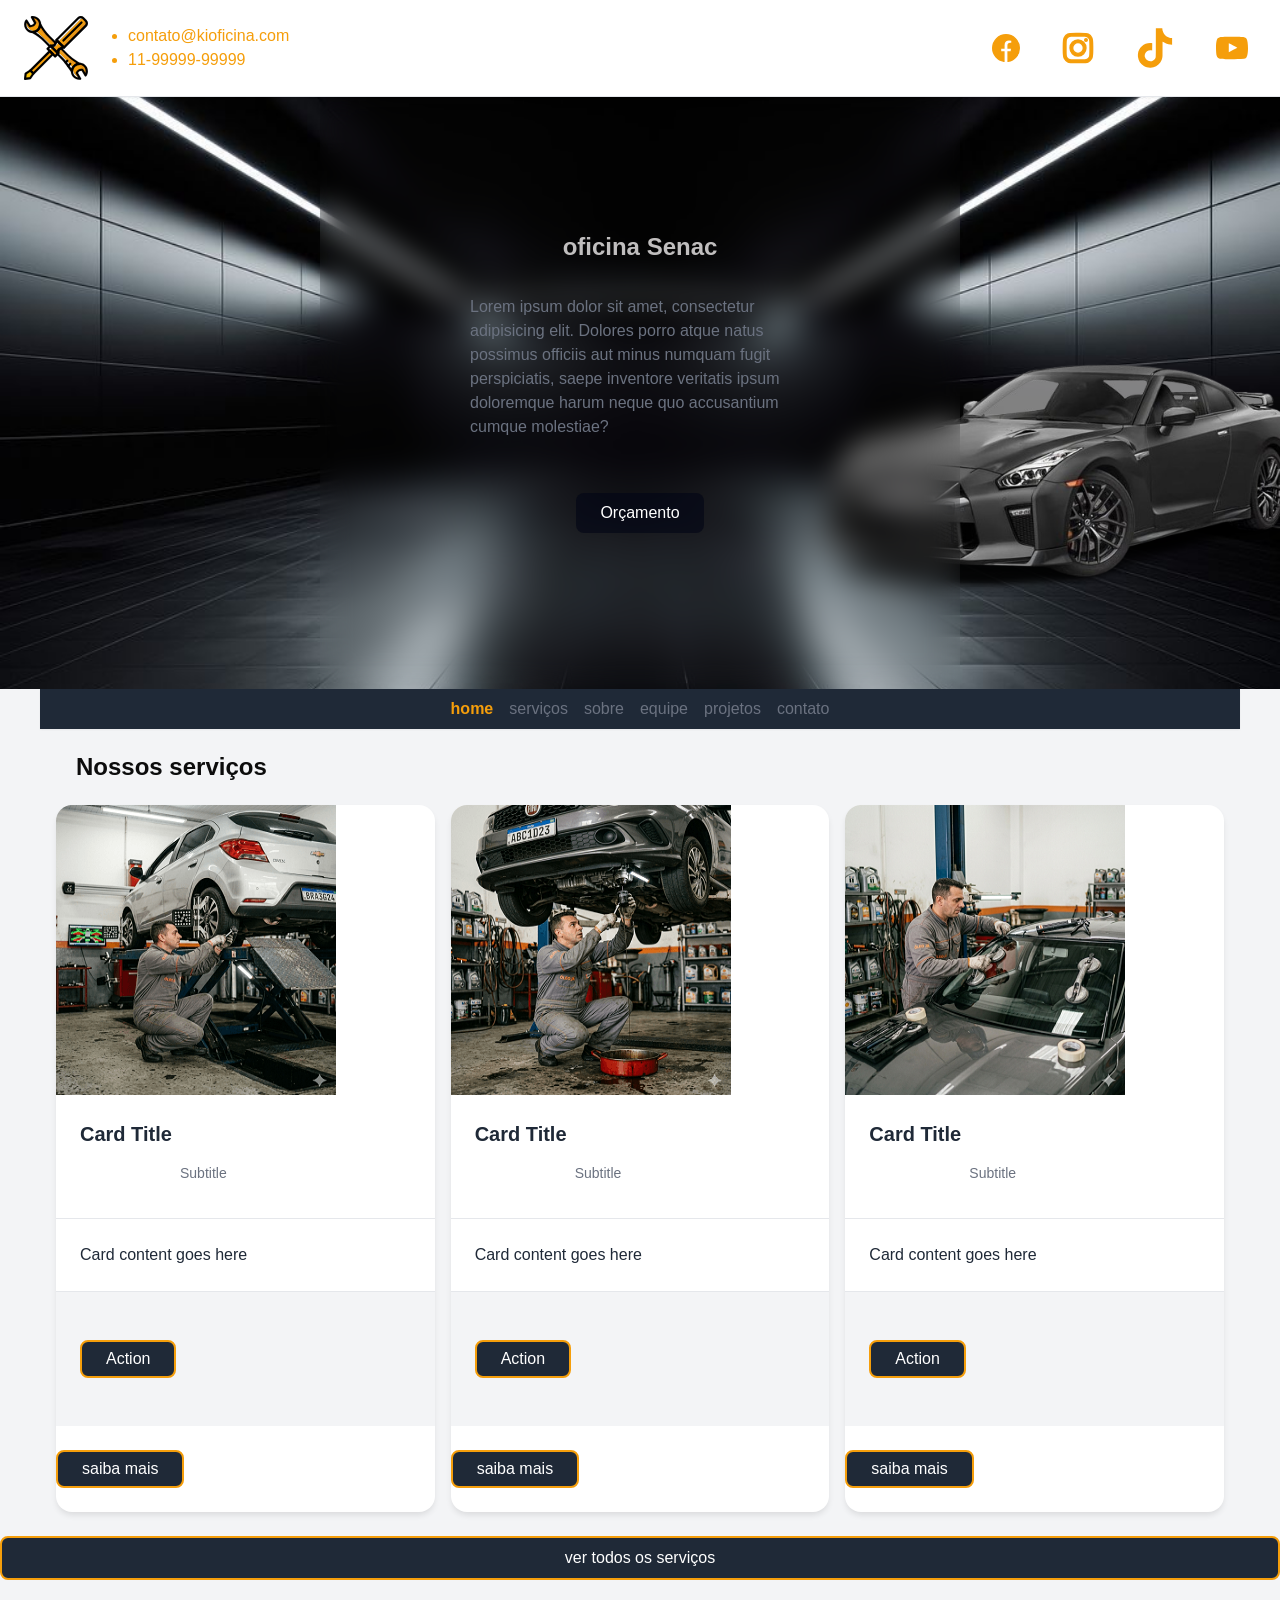
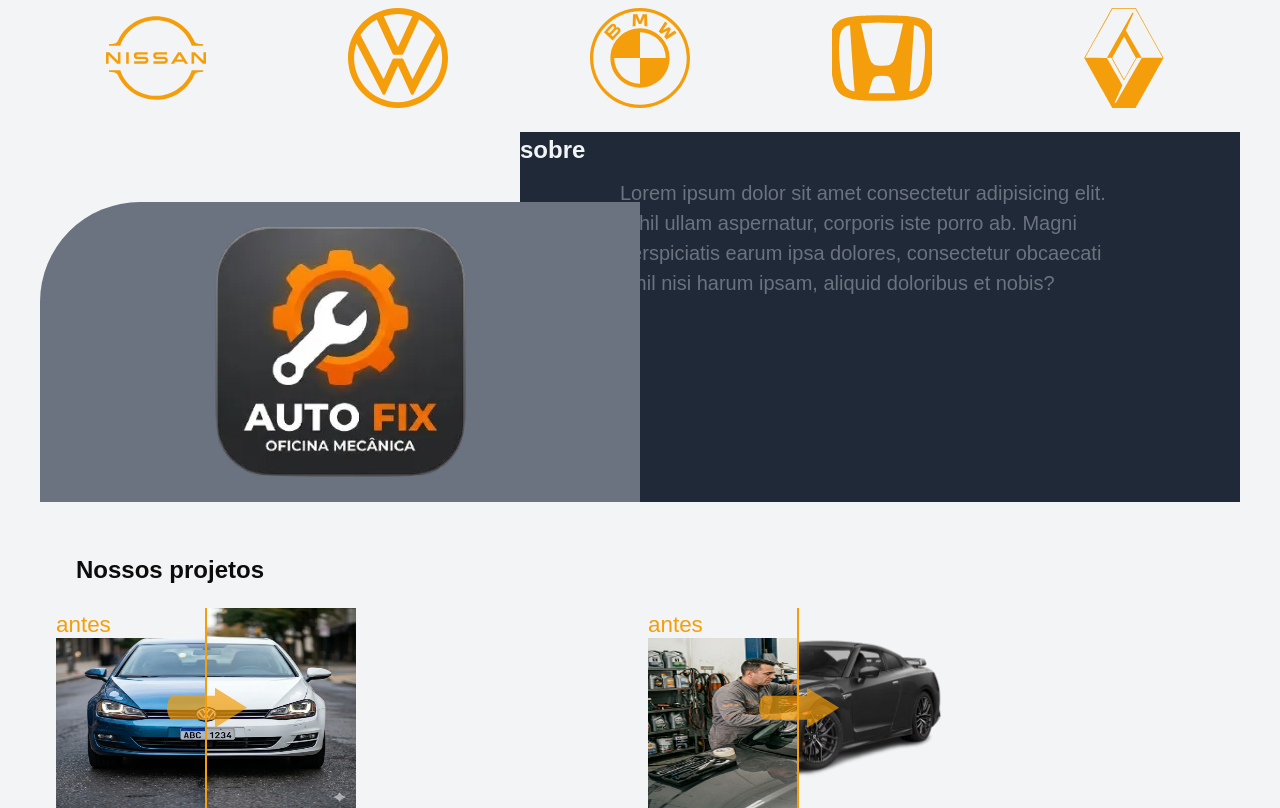
==== index.html @ 6d51223a "feat:cortina da imagem projetos customizada com clip-path" ====
<html lang="pt-BR"><head>
    <meta charset="UTF-8">
    <meta name="viewport" content="width=device-width, initial-scale=1.0">
    <title>Oficina Senac</title><meta charset="UTF-8">
    <meta name="viewport" content="width=device-width, initial-scale=1.0">
    <title>Page Title</title>
    <meta name="description" content="Page description">
    <meta name="keywords" content="keyword1, keyword2">
    <meta property="og:title" content="Page Title">
    <meta property="og:description" content="Page description">
    <meta property="og:type" content="website">
    <meta property="og:url" content="https://www.example.com">
    <meta property="og:image" content="https://www.example.com/image.jpg">
    <meta name="twitter:card" content="summary_large_image">
    <meta name="twitter:title" content="Page Title">
    <meta name="twitter:description" content="Page description">
    <meta name="twitter:image" content="https://www.example.com/image.jpg">
    <link rel="preload" href="assets/css/microframework.css" as="style"
            onload="this.rel='stylesheet'">
    <noscript>
        <link rel="stylesheet" href="assets/css/microframework.css">
    </noscript>
</head>
<body class="bem-cursor">
   <nav class="bem-navbar"> 
    <header>
        <a href="#" class="bem-navbar_brand">
           <svg height="64px" width="64px" version="1.1" id="Layer_1" xmlns="http://www.w3.org/2000/svg" xmlns:xlink="http://www.w3.org/1999/xlink" viewBox="0 0 512.853 512.853" xml:space="preserve" fill="#000000" stroke="#000000">
            <g id="SVGRepo_bgCarrier" stroke-width="0"></g>
            <g id="SVGRepo_tracerCarrier" stroke-linecap="round" stroke-linejoin="round"></g>
            <g id="SVGRepo_iconCarrier">
                <path style="fill:#f59e0b;" d="M443.733,492.928l-15.36-40.107l0.853-3.413c4.267-11.093,15.36-16.213,29.013-13.653l4.267,0.853 l29.013,42.667c11.093-19.627,0.853-51.2-24.747-72.533c-18.773-14.507-42.667-18.773-58.027-10.24 c-24.747,13.653-21.333,51.2,5.12,77.653C426.667,487.808,429.227,492.075,443.733,492.928"></path>
                <path style="fill:#FFFFFF;" d="M413.867,474.155c-23.04-23.04-28.16-54.613-12.8-71.68c-22.187,23.04-22.187,60.587,0.853,83.627 c13.653,13.653,30.72,18.773,48.64,17.067l-6.827-9.387C433.493,490.368,423.253,483.542,413.867,474.155"></path> 
                <path style="fill:#FD9808;" d="M477.867,395.648c-19.627-14.507-46.933-14.507-67.413-0.853c-3.413,2.56-6.827,5.12-9.387,7.68 c1.707-1.707,4.267-3.413,6.827-5.12c15.36-8.533,38.4-4.267,58.027,10.24c24.747,19.627,34.987,48.64,26.453,68.267l0.853,0.853 C511.147,451.115,506.027,415.275,477.867,395.648"></path> 
                <path style="fill:#f59e0b;" d="M111.787,89.302L111.787,89.302c5.12,13.653,4.267,23.893-4.267,26.453 c-5.12,1.707-11.947,0.853-19.627-2.56l0,0c31.573,24.747,168.96,157.867,197.973,186.88l35.84,35.84 c23.04,23.04,55.467,60.587,79.36,89.6l0,0c-5.12-12.8-5.12-23.04,4.267-26.453c5.12-1.707,11.947-0.853,19.627,2.56l0,0 c-29.013-24.747-66.56-56.32-89.6-79.36l-35.84-35.84C271.36,257.408,136.533,120.875,111.787,89.302"></path> 
                <path style="fill:#FFFFFF;" d="M321.707,336.768l-35.84-35.84c-25.6-25.6-159.573-156.16-186.88-177.493 c-8.533,5.12-18.773,7.68-29.013,7.68l-0.853,0.853c36.693,18.773,175.787,150.187,205.653,180.053l35.84,35.84 c23.04,23.04,51.2,64,72.533,96.427l0.853-0.853c0-10.24,2.56-19.627,7.68-29.013C369.493,387.968,342.187,357.248,321.707,336.768"></path> 
                <path style="fill:#FD9808;" d="M311.467,276.182C282.453,247.168,149.333,108.928,130.56,72.235l-0.853,0.853 c0,10.24-2.56,19.627-7.68,29.013c21.333,27.307,153.6,159.573,179.2,185.173l35.84,35.84c20.48,20.48,51.2,46.933,77.653,69.973 c8.533-5.12,18.773-7.68,29.013-7.68l0.853-0.853c-32.427-21.333-73.387-49.493-96.427-72.533L311.467,276.182z"></path> 
                <path style="fill:#f59e0b;" d="M63.147,16.768l22.187,46.08l-1.707,3.413c-3.413,11.093-15.36,16.213-29.013,12.8l-4.267-0.853 L21.333,35.542c-11.093,19.627-0.853,51.2,24.747,72.533c18.773,14.507,42.667,18.773,58.027,10.24 c24.747-13.653,21.333-51.2-5.12-77.653C86.187,27.862,77.653,18.475,63.147,16.768"></path> 
                <path style="fill:#FD9808;" d="M62.293,10.795l5.973,11.093c10.24,3.413,21.333,9.387,30.72,18.773 c23.04,23.04,28.16,54.613,12.8,71.68c22.187-23.04,22.187-60.587-0.853-83.627C97.28,15.062,79.36,9.088,62.293,10.795"></path> 
                <path style="fill:#FFFFFF;" d="M104.107,118.315c-15.36,8.533-38.4,4.267-58.027-10.24c-24.747-19.627-34.987-48.64-26.453-68.267 l-0.853-1.707c-17.067,25.6-11.947,62.293,15.36,81.92c19.627,14.507,46.933,14.507,67.413,0.853c3.413-2.56,6.827-5.12,9.387-7.68 C109.227,114.902,106.667,116.608,104.107,118.315"></path> 
                <path style="fill:#FCC309;" d="M19.627,504.022L7.68,492.075l11.947-35.84l35.84-23.893l23.893,23.893l-23.893,35.84L19.627,504.022 z"></path> 
                <g> 
                    <path style="fill:#f59e0b;" d="M80.213,457.088L56.32,433.195l152.747-152.747l23.893,23.893L80.213,457.088z"></path> 
                    <path style="fill:#f59e0b;" d="M238.08,308.608l-34.133-34.133l23.893-23.893l34.133,34.133L238.08,308.608z"></path> </g> 
                    <path style="fill:#FD9808;" d="M259.413,287.275l-23.893,23.893l12.8,12.8l23.893-23.893L259.413,287.275z"></path> 
                    <path style="fill:#FFFFFF;" d="M211.627,240.342l-23.893,24.747l12.8,12.8l23.893-23.893L211.627,240.342z"></path> 
                    <path style="fill:#f59e0b;" d="M256.853,290.688c12.8-18.773,15.36-29.013,22.187-35.84c6.827-6.827,17.92-9.387,24.747-11.093 L268.8,208.768c-1.707,7.68-4.267,17.92-11.093,24.747s-17.92,9.387-35.84,22.187L256.853,290.688z"></path> 
                    <path style="fill:#FFFFFF;" d="M260.267,236.928c6.827-6.827,10.24-17.067,12.8-23.04l12.8,12.8L256,196.822 c0.853,9.387,0.853,23.04-5.973,29.867c-6.827,6.827-17.92,15.36-27.307,12.8l8.533,8.533 C237.227,248.022,252.587,244.608,260.267,236.928"></path> 
                    <path style="fill:#FD9808;" d="M298.667,240.342c-6.827,2.56-16.213,5.973-23.04,12.8s-10.24,17.067-12.8,23.04l-23.893-2.56 l29.867,29.867c10.24-19.627,9.387-33.28,16.213-40.96c6.827-6.827,20.48-6.827,29.867-5.973L298.667,240.342z"></path> 
                    <path style="fill:#f59e0b;" d="M303.787,243.755l-34.133-34.133L452.267,26.155c9.387-9.387,24.747-9.387,34.133,0l0,0 c9.387,9.387,9.387,23.893,0,33.28L303.787,243.755z"></path> 
                    <path style="fill:#FFFFFF;" d="M268.8,209.622l183.467-184.32c9.387-9.387,24.747-9.387,34.133,0l-9.387-9.387 c-11.093-11.093-29.867-11.093-40.96,0L256,195.968l29.867,29.867L268.8,209.622z"></path> 
                    <path style="fill:#FD9808;" d="M495.787,35.542l-9.387-9.387c9.387,9.387,9.387,23.893,0,33.28l-183.467,184.32l12.8,12.8 L495.787,75.648C506.88,64.555,506.88,46.635,495.787,35.542"></path> 
                    <path d="M354.133,408.448c-2.56,0-4.267-0.853-5.973-2.56c-3.413-3.413-3.413-8.533,0-11.947l17.067-17.067 c3.413-3.413,8.533-3.413,11.947,0c3.413,3.413,3.413,8.533,0,11.947l-17.067,17.067C358.4,407.595,356.693,408.448,354.133,408.448 z"></path> 
                    <path d="M69.973,137.088c-13.653,0-27.307-4.267-39.253-12.8C0,102.955-7.68,61.995,12.8,31.275c1.707-2.56,4.267-4.267,6.827-3.413 c2.56,0,5.973,1.707,6.827,4.267L51.2,73.088c11.947,0.853,23.893-5.973,29.013-17.067l0,0L56.32,13.355 c-1.707-2.56-1.707-5.973,0-8.533c0.853-1.707,3.413-3.413,5.973-4.267c20.48-1.707,40.96,5.12,55.467,19.627 s21.333,34.133,19.627,54.613s-12.8,38.4-29.867,50.347C96.427,133.675,82.773,137.088,69.973,137.088z M20.48,54.315 c-5.973,20.48,1.707,43.52,19.627,56.32c17.067,11.947,40.107,11.947,57.173,0.853c12.8-8.533,21.333-22.187,23.04-37.547 s-4.267-29.867-14.507-40.96c-7.68-7.68-17.067-12.8-27.307-14.507L97.28,50.902c1.707,2.56,1.707,5.12,0,7.68l-1.707,4.267 C87.04,79.915,69.12,90.155,49.493,89.302h-4.267c-2.56,0-5.12-1.707-6.827-4.267L20.48,54.315z"></path> 
                    <path d="M443.733,510.848c-17.92,0-34.987-6.827-47.787-19.627c-14.507-14.507-21.333-34.133-19.627-54.613 c1.707-20.48,12.8-38.4,29.867-50.347c23.04-15.36,53.76-15.36,76.8,0.853c29.867,21.333,38.4,62.293,17.92,93.013 c-1.707,2.56-4.267,3.413-7.68,4.267c-2.56,0-5.973-1.707-6.827-4.267l-23.893-40.96c-12.8-0.853-23.893,5.973-29.867,17.067 l24.747,41.813c1.707,2.56,1.707,5.973,0,8.533c-1.707,2.56-4.267,4.267-6.827,4.267 C448.853,510.848,446.293,510.848,443.733,510.848z M443.733,391.382c-10.24,0-19.627,2.56-28.16,8.533 c-12.8,8.533-21.333,22.187-23.04,37.547c-1.707,15.36,4.267,29.867,14.507,40.96c7.68,7.68,17.067,12.8,27.307,14.507 l-18.773-32.427c-1.707-2.56-1.707-5.12,0-7.68l1.707-4.267c8.533-17.067,26.453-28.16,46.08-26.453h4.267 c2.56,0,5.12,1.707,6.827,4.267l17.92,30.72c5.973-20.48-1.707-43.52-19.627-56.32C464.213,394.795,453.973,391.382,443.733,391.382 z"></path> 
                    <path d="M333.653,381.142c-2.56,0-4.267-0.853-5.973-2.56c-3.413-3.413-3.413-8.533,0-11.947l13.653-13.653 c3.413-3.413,8.533-3.413,11.947,0c3.413,3.413,3.413,8.533,0,11.947l-13.653,13.653 C337.92,380.288,336.213,381.142,333.653,381.142z"></path> 
                    <path d="M320.853,260.822L320.853,260.822c-2.56,0-4.267-0.853-5.973-2.56l-60.587-60.587c-3.413-3.413-3.413-8.533,0-11.947 L430.08,10.795c13.653-13.653,35.84-13.653,49.493,0l23.04,23.04c13.653,13.653,13.653,35.84,0,49.493L326.827,258.262 C325.12,259.968,322.56,260.822,320.853,260.822z M272.213,191.702L320,239.488l169.813-168.96c6.827-6.827,6.827-17.92,0-24.747 l-23.04-23.04c-6.827-6.827-17.92-6.827-24.747,0L272.213,191.702z"></path> 
                    <path d="M249.173,332.502c-2.56,0-4.267-0.853-5.973-2.56l-60.587-60.587c-3.413-3.413-3.413-8.533,0-11.947l23.893-23.893 c1.707-1.707,3.413-2.56,5.973-2.56l0,0c2.56,0,4.267,0.853,5.973,2.56l60.587,60.587c3.413,3.413,3.413,8.533,0,11.947L256,329.942 C254.293,330.795,251.733,332.502,249.173,332.502L249.173,332.502z M201.387,263.382l47.787,47.787l11.947-11.947l-47.787-47.787 L201.387,263.382z"></path> 
                    <path d="M273.92,307.755c-2.56,0-4.267-0.853-5.973-2.56l-60.587-60.587c-2.56-2.56-3.413-5.973-1.707-9.387s5.12-5.12,8.533-5.12 c5.973,0,18.773,0.853,23.893-3.413c5.973-5.973,14.507-27.307,14.507-34.133c0-3.413,1.707-6.827,5.12-8.533 c3.413-1.707,6.827-0.853,9.387,1.707l60.587,60.587c2.56,2.56,3.413,5.973,1.707,9.387c-1.707,3.413-4.267,5.12-8.533,5.12 c-6.827,0-29.013,8.533-34.133,14.507c-5.12,5.12-4.267,17.067-3.413,23.893c0,3.413-1.707,6.827-5.12,8.533 C275.627,307.755,274.773,307.755,273.92,307.755z M232.96,247.168l32.427,32.427c0.853-5.973,3.413-11.947,7.68-16.213 c5.12-5.12,17.92-11.947,29.867-16.213l-37.547-37.547c-4.267,11.947-10.24,24.747-16.213,29.867 C244.907,243.755,238.933,246.315,232.96,247.168z"></path> <path d="M8.533,512.555c-2.56,0-4.267-0.853-5.973-2.56C0.853,508.288,0,505.728,0,503.168l5.12-41.813 c0-2.56,1.707-4.267,3.413-5.973l37.547-25.6c3.413-2.56,7.68-1.707,11.093,0.853l23.893,23.893c2.56,2.56,3.413,7.68,0.853,11.093 l-25.6,37.547c-1.707,1.707-3.413,3.413-5.973,3.413l-40.96,5.973C9.387,512.555,9.387,512.555,8.533,512.555z M21.333,467.328 l-3.413,26.453l27.307-3.413l19.627-28.16l-14.507-14.507L21.333,467.328z"></path> 
                    <path d="M75.093,469.888c-2.56,0-4.267-0.853-5.973-2.56l-23.893-23.893c-1.707-1.707-2.56-4.267-2.56-5.973 c0-2.56,0.853-4.267,2.56-5.973l156.16-156.16c3.413-3.413,8.533-3.413,11.947,0l23.893,23.893c1.707,1.707,2.56,3.413,2.56,5.973 s-0.853,4.267-2.56,5.973L81.92,467.328C80.213,469.035,77.653,469.888,75.093,469.888z M63.147,437.462l11.947,11.947 l144.213-143.36l-11.947-11.947L63.147,437.462z"></path> <path d="M315.733,205.355c-2.56,0-4.267-0.853-5.973-2.56c-3.413-3.413-3.413-8.533,0-11.947L454.827,45.782 c3.413-3.413,8.533-3.413,11.947,0c3.413,3.413,3.413,8.533,0,11.947L321.707,202.795C320,204.502,318.293,205.355,315.733,205.355z "></path> <path d="M383.147,451.115L383.147,451.115c-3.413,0-5.973-1.707-6.827-3.413c-30.72-46.08-53.76-77.653-71.68-95.573l-42.667-42.667 c-3.413-3.413-3.413-8.533,0-11.947l1.707-1.707c-0.853-9.387,0-23.893,8.533-32.427c5.12-5.12,12.8-9.387,18.773-11.947 c3.413-1.707,6.827-0.853,9.387,1.707l51.2,51.2l0,0c17.92,17.92,48.64,40.96,95.573,71.68c2.56,1.707,3.413,3.413,3.413,5.973 s-0.853,5.12-2.56,6.827l-0.853,0.853c-1.707,1.707-3.413,2.56-5.973,2.56c-10.24,0-19.627,3.413-27.307,8.533 c-12.8,9.387-21.333,24.747-21.333,41.813c0,2.56-0.853,4.267-2.56,5.973l-0.853,0.853 C388.267,450.262,385.707,451.115,383.147,451.115z M280.747,304.342l36.693,36.693c16.213,16.213,36.693,42.667,62.293,80.213 c5.12-13.653,13.653-26.453,27.307-34.987c5.12-3.413,10.24-5.973,15.36-7.68c-38.4-25.6-64.853-46.08-80.213-62.293l-46.933-46.933 c-4.267,2.56-7.68,4.267-8.533,5.973c-5.12,5.12-4.267,17.067-3.413,23.893C282.453,300.928,281.6,302.635,280.747,304.342z"></path> 
                    <path d="M208.213,252.288c-2.56,0-4.267-0.853-5.973-2.56l-42.667-42.667c-30.72-30.72-60.587-52.907-93.867-69.973 c-2.56-0.853-4.267-3.413-4.267-5.973c0-2.56,0.853-5.12,2.56-7.68l0.853-0.853c0.853-1.707,3.413-2.56,5.12-2.56 c10.24,0,19.627-3.413,27.307-8.533c14.507-9.387,23.04-24.747,23.04-41.813c0-2.56,0.853-4.267,2.56-5.973l0.853-0.853 c2.56-1.707,5.12-2.56,7.68-2.56c2.56,0,5.12,1.707,5.973,4.267c17.067,33.28,39.253,63.147,70.827,94.72l51.2,51.2 c2.56,2.56,3.413,5.973,1.707,9.387c-2.56,5.973-6.827,14.507-11.947,18.773c-8.533,8.533-23.04,9.387-32.427,8.533l-1.707,1.707 C213.333,251.435,210.773,252.288,208.213,252.288L208.213,252.288z M93.867,132.822c27.307,16.213,52.053,36.693,78.507,63.147 l36.693,36.693c1.707-0.853,3.413-1.707,5.12-1.707c5.973,0,18.773,0.853,23.893-3.413c0.853-0.853,3.413-4.267,5.973-8.533 l-47.787-47.787c-25.6-25.6-46.08-51.2-62.293-78.507c-5.12,13.653-13.653,24.747-26.453,33.28 C103.253,128.555,98.133,131.115,93.867,132.822z"></path>
             </g>
            </svg>
        </a>
        <ul>
            <li style="color: var(--bem-terciary);">contato@kioficina.com</li>
            <li style="color: var(--bem-terciary);">11-99999-99999</li>
        </ul>
        
    </header>
    <ul class="bem-navbar__menu">
        <li class="bem-navbar__item"> 
            <a href="#" class="bem-navbar__link bem-navbar__link--active">
                <svg  width="32px" heigth="32px" fill="#f59e0b" viewBox="0 0 24 24" xmlns="http://www.w3.org/2000/svg" stroke="#f59e0b"><g id="SVGRepo_bgCarrier" stroke-width="0"></g><g id="SVGRepo_tracerCarrier" stroke-linecap="round" stroke-linejoin="round"></g><g id="SVGRepo_iconCarrier"> <path d="M12 2.03998C6.5 2.03998 2 6.52998 2 12.06C2 17.06 5.66 21.21 10.44 21.96V14.96H7.9V12.06H10.44V9.84998C10.44 7.33998 11.93 5.95998 14.22 5.95998C15.31 5.95998 16.45 6.14998 16.45 6.14998V8.61998H15.19C13.95 8.61998 13.56 9.38998 13.56 10.18V12.06H16.34L15.89 14.96H13.56V21.96C15.9164 21.5878 18.0622 20.3855 19.6099 18.57C21.1576 16.7546 22.0054 14.4456 22 12.06C22 6.52998 17.5 2.03998 12 2.03998Z"></path> </g></svg>
            </a>
        </li>
        <li class="bem-navbar__item"> 
            <a href="#" class="bem-navbar__link">
                <svg width="32px" height="32px" viewBox="0 0 24 24" fill="none" xmlns="http://www.w3.org/2000/svg" stroke="#f59e0b"><g id="SVGRepo_bgCarrier" stroke-width="0"></g><g id="SVGRepo_tracerCarrier" stroke-linecap="round" stroke-linejoin="round"></g><g id="SVGRepo_iconCarrier"> <path fill-rule="evenodd" clip-rule="evenodd" d="M12 18C15.3137 18 18 15.3137 18 12C18 8.68629 15.3137 6 12 6C8.68629 6 6 8.68629 6 12C6 15.3137 8.68629 18 12 18ZM12 16C14.2091 16 16 14.2091 16 12C16 9.79086 14.2091 8 12 8C9.79086 8 8 9.79086 8 12C8 14.2091 9.79086 16 12 16Z" fill="#f59e0b"></path> <path d="M18 5C17.4477 5 17 5.44772 17 6C17 6.55228 17.4477 7 18 7C18.5523 7 19 6.55228 19 6C19 5.44772 18.5523 5 18 5Z" fill="#f59e0b"></path> <path fill-rule="evenodd" clip-rule="evenodd" d="M1.65396 4.27606C1 5.55953 1 7.23969 1 10.6V13.4C1 16.7603 1 18.4405 1.65396 19.7239C2.2292 20.8529 3.14708 21.7708 4.27606 22.346C5.55953 23 7.23969 23 10.6 23H13.4C16.7603 23 18.4405 23 19.7239 22.346C20.8529 21.7708 21.7708 20.8529 22.346 19.7239C23 18.4405 23 16.7603 23 13.4V10.6C23 7.23969 23 5.55953 22.346 4.27606C21.7708 3.14708 20.8529 2.2292 19.7239 1.65396C18.4405 1 16.7603 1 13.4 1H10.6C7.23969 1 5.55953 1 4.27606 1.65396C3.14708 2.2292 2.2292 3.14708 1.65396 4.27606ZM13.4 3H10.6C8.88684 3 7.72225 3.00156 6.82208 3.0751C5.94524 3.14674 5.49684 3.27659 5.18404 3.43597C4.43139 3.81947 3.81947 4.43139 3.43597 5.18404C3.27659 5.49684 3.14674 5.94524 3.0751 6.82208C3.00156 7.72225 3 8.88684 3 10.6V13.4C3 15.1132 3.00156 16.2777 3.0751 17.1779C3.14674 18.0548 3.27659 18.5032 3.43597 18.816C3.81947 19.5686 4.43139 20.1805 5.18404 20.564C5.49684 20.7234 5.94524 20.8533 6.82208 20.9249C7.72225 20.9984 8.88684 21 10.6 21H13.4C15.1132 21 16.2777 20.9984 17.1779 20.9249C18.0548 20.8533 18.5032 20.7234 18.816 20.564C19.5686 20.1805 20.1805 19.5686 20.564 18.816C20.7234 18.5032 20.8533 18.0548 20.9249 17.1779C20.9984 16.2777 21 15.1132 21 13.4V10.6C21 8.88684 20.9984 7.72225 20.9249 6.82208C20.8533 5.94524 20.7234 5.49684 20.564 5.18404C20.1805 4.43139 19.5686 3.81947 18.816 3.43597C18.5032 3.27659 18.0548 3.14674 17.1779 3.0751C16.2777 3.00156 15.1132 3 13.4 3Z" fill="#f59e0b"></path> </g></svg>
            </a>
        </li>
        <li class="bem-navbar__item"> 
            <a href="#" class="bem-navbar__link">
              <svg width="42px" height="42px" fill="#f59e0b" viewBox="0 0 32 32" version="1.1" xmlns="http://www.w3.org/2000/svg"><g id="SVGRepo_bgCarrier" stroke-width="0"></g><g id="SVGRepo_tracerCarrier" stroke-linecap="round" stroke-linejoin="round"></g><g id="SVGRepo_iconCarrier"> <title>tiktok</title> <path d="M16.656 1.029c1.637-0.025 3.262-0.012 4.886-0.025 0.054 2.031 0.878 3.859 2.189 5.213l-0.002-0.002c1.411 1.271 3.247 2.095 5.271 2.235l0.028 0.002v5.036c-1.912-0.048-3.71-0.489-5.331-1.247l0.082 0.034c-0.784-0.377-1.447-0.764-2.077-1.196l0.052 0.034c-0.012 3.649 0.012 7.298-0.025 10.934-0.103 1.853-0.719 3.543-1.707 4.954l0.020-0.031c-1.652 2.366-4.328 3.919-7.371 4.011l-0.014 0c-0.123 0.006-0.268 0.009-0.414 0.009-1.73 0-3.347-0.482-4.725-1.319l0.040 0.023c-2.508-1.509-4.238-4.091-4.558-7.094l-0.004-0.041c-0.025-0.625-0.037-1.25-0.012-1.862 0.49-4.779 4.494-8.476 9.361-8.476 0.547 0 1.083 0.047 1.604 0.136l-0.056-0.008c0.025 1.849-0.050 3.699-0.050 5.548-0.423-0.153-0.911-0.242-1.42-0.242-1.868 0-3.457 1.194-4.045 2.861l-0.009 0.030c-0.133 0.427-0.21 0.918-0.21 1.426 0 0.206 0.013 0.41 0.037 0.61l-0.002-0.024c0.332 2.046 2.086 3.59 4.201 3.59 0.061 0 0.121-0.001 0.181-0.004l-0.009 0c1.463-0.044 2.733-0.831 3.451-1.994l0.010-0.018c0.267-0.372 0.45-0.822 0.511-1.311l0.001-0.014c0.125-2.237 0.075-4.461 0.087-6.698 0.012-5.036-0.012-10.060 0.025-15.083z"></path> </g></svg>
            </a>
        </li>
        <li class="bem-navbar__item"> 
            <a href="#" class="bem-navbar__link">
              <svg width="32px" height="32px" viewBox="0 -3 20 20" version="1.1" xmlns="http://www.w3.org/2000/svg" xmlns:xlink="http://www.w3.org/1999/xlink" fill="#f59e0b"><g id="SVGRepo_bgCarrier" stroke-width="0"></g><g id="SVGRepo_tracerCarrier" stroke-linecap="round" stroke-linejoin="round"></g><g id="SVGRepo_iconCarrier"> <title>youtube [#f59e0b]</title> <desc>Created with Sketch.</desc> <defs> </defs> <g id="Page-1" stroke="none" stroke-width="1" fill="none" fill-rule="evenodd"> <g id="Dribbble-Light-Preview" transform="translate(-300.000000, -7442.000000)" fill="#f59e0b"> <g id="icons" transform="translate(56.000000, 160.000000)"> <path d="M251.988432,7291.58588 L251.988432,7285.97425 C253.980638,7286.91168 255.523602,7287.8172 257.348463,7288.79353 C255.843351,7289.62824 253.980638,7290.56468 251.988432,7291.58588 M263.090998,7283.18289 C262.747343,7282.73013 262.161634,7282.37809 261.538073,7282.26141 C259.705243,7281.91336 248.270974,7281.91237 246.439141,7282.26141 C245.939097,7282.35515 245.493839,7282.58153 245.111335,7282.93357 C243.49964,7284.42947 244.004664,7292.45151 244.393145,7293.75096 C244.556505,7294.31342 244.767679,7294.71931 245.033639,7294.98558 C245.376298,7295.33761 245.845463,7295.57995 246.384355,7295.68865 C247.893451,7296.0008 255.668037,7296.17532 261.506198,7295.73552 C262.044094,7295.64178 262.520231,7295.39147 262.895762,7295.02447 C264.385932,7293.53455 264.28433,7285.06174 263.090998,7283.18289" id="youtube-[#f59e0b]"> </path> </g> </g> </g> </g></svg>
            </a>
        </li>
    </ul>
   </nav>
   <main>
       <section class="bem-hero">
        <div class="bem-hero__titulo">
             <h1>oficina Senac</h1>
             <p> Lorem ipsum dolor sit amet, consectetur adipisicing elit. Dolores porro atque natus possimus officiis aut minus numquam fugit perspiciatis, saepe inventore veritatis ipsum doloremque harum neque quo accusantium cumque molestiae?</p>
            <a href="#contato" class="bem-btn primary" style="background-color: rgba(3, 6, 22, 0.616);">
                Orçamento
            </a>
            </div>
       
        <img src="assets/imagens/carro-hero.png" width="500px" alt="carro transparente" class="bem-hero_imagem">
    </section>
   <ul class="bem-navbar--secundaria bem-container">
        <li class="bem-navbar__item"> 
            <a href="#" class="bem-navbar__link bem-navbar__link--active">home</a>
        </li>

            <li class="bem-navbar__item"> 
                <a href="#servicos" class="bem-navbar__link">serviços</a>
            </li>

                <li class="bem-navbar__item"> 
                    <a href="#sobre" class="bem-navbar__link">sobre</a>
                </li>
                
                    <li class="bem-navbar__item"> 
                        <a href="#equipe" class="bem-navbar__link">equipe</a>
                    </li>

                        <li class="bem-navbar__item"> 
                            <a href="#projetos" class="bem-navbar__link">projetos</a>
                        </li>

                            <li class="bem-navbar__item"> 
                                <a href="#contato" class="bem-navbar__link">contato</a>
                            </li>
        </ul>
    <!-- adicionar mais seções para ter scroll e a posiciton styck-->
    <section class="bem-container " id="servicos" >
    <h2 class="bem-titulo-h2" color: var(--bem-terciary);>Nossos serviços</h2>
    <div class="bem-grid-auto">

        <div class="bem-card">
            <img src="assets/imagens/alinhamento.png" alt="" width="280px" height="290px">
            <div class="bem-card__header">
                <h3 class="bem-card__title">Card Title</h3>
                <p class="bem-card__subtitle">Subtitle</p>
            </div>
            <div class="bem-card__body">
                Card content goes here
            </div>
            <div class="bem-card__footer">
                <div class="bem-card__actions">
                    <button class="bem-btn bem-btn--primary">Action</button>
                </div>
            </div>
             <button class="bem-btn bem-btn--primary">saiba mais</button>
        </div>
        <div class="bem-card">
             <img src="assets/imagens/tocadeoleo.png" alt="" width="280px" height="290px">
            <div class="bem-card__header">
                <h3 class="bem-card__title">Card Title</h3>
                <p class="bem-card__subtitle">Subtitle</p>
            </div>
            <div class="bem-card__body">
                Card content goes here
            </div>
            <div class="bem-card__footer">
                <div class="bem-card__actions">
                    <button class="bem-btn bem-btn--primary">Action</button>
                </div>
            </div>
             <button class="bem-btn bem-btn--primary">saiba mais</button>
        </div>
        <div class="bem-card">
             <img src="assets/imagens/trocadevidro.png" alt="" width="280px" height="290px">
            <div class="bem-card__header">
                <h3 class="bem-card__title">Card Title</h3>
                <p class="bem-card__subtitle">Subtitle</p>
         </div>
         <div class="bem-card__body">
                Card content goes here
            </div>
            <div class="bem-card__footer">
                <div class="bem-card__actions">
                    <button class="bem-btn bem-btn--primary">Action</button>
                </div>
            </div>
             <button class="bem-btn bem-btn--primary">saiba mais</button> 
    </section>
    <section class="bem-container" id="equipe"></section>

    <section class="bem-container" id="contato"></section>

    <section class="bem-container"></section>
<a href="servicos.html" class="bem-btn bem-btn--primary">ver todos os serviços</a>
   
 <section class="bem-container" id="marcas">
        <div class="conteiner-icons">
            <svg class="icon-marcas" fill="#f59e0b" viewBox="0 0 24 24" role="img" xmlns="http://www.w3.org/2000/svg"><g id="SVGRepo_bgCarrier" stroke-width="0"></g><g id="SVGRepo_tracerCarrier" stroke-linecap="round" stroke-linejoin="round"></g><g id="SVGRepo_iconCarrier"><title>Nissan icon</title><path d="M20.576 14.955l-.01.028c-1.247 3.643-4.685 6.086-8.561 6.086-3.876 0-7.32-2.448-8.562-6.09l-.01-.029H.71v.329l1.133.133c.7.08.847.39 1.038.78l.048.096c1.638 3.495 5.204 5.752 9.08 5.752 3.877 0 7.443-2.257 9.081-5.747l.048-.095c.19-.39.338-.7 1.038-.781l1.134-.134v-.328zM3.443 9.012c1.247-3.643 4.686-6.09 8.562-6.09 3.876 0 7.319 2.447 8.562 6.09l.01.028h2.728v-.328l-1.134-.133c-.7-.081-.847-.39-1.038-.781l-.047-.096C19.448 4.217 15.88 1.96 12.005 1.96c-3.881 0-7.443 2.257-9.081 5.752l-.048.095c-.19.39-.338.7-1.038.781l-1.133.133v.329h2.724zm13.862 1.586l-1.743 2.795h.752l.31-.5h2.033l.31.5h.747l-1.743-2.795zm1.033 1.766h-1.395l.7-1.124zm2.81-1.066l2.071 2.095H24v-2.795h-.614v2.085l-2.062-2.085h-.795v2.795h.619zM0 13.393h.619v-2.095l2.076 2.095h.781v-2.795h-.619v2.085L.795 10.598H0zm4.843-2.795h.619v2.795h-.62zm4.486 2.204c-.02.005-.096.005-.124.005H6.743v.572h2.5c.019 0 .167 0 .195-.005.51-.048.743-.472.743-.843 0-.381-.243-.79-.705-.833-.09-.01-.166-.01-.2-.01H7.643a.83.83 0 0 1-.181-.014c-.129-.034-.176-.148-.176-.243 0-.086.047-.2.18-.238a.68.68 0 0 1 .172-.014h2.357v-.562H7.6c-.1 0-.176.004-.238.014a.792.792 0 0 0-.695.805c0 .343.214.743.685.81.086.009.205.009.258.009H9.2c.029 0 .1 0 .114.005.181.023.243.157.243.276a.262.262 0 0 1-.228.266zm4.657 0c-.02.005-.096.005-.129.005H11.4v.572h2.5c.019 0 .167 0 .195-.005.51-.048.743-.472.743-.843 0-.381-.243-.79-.705-.833-.09-.01-.166-.01-.2-.01H12.3a.83.83 0 0 1-.181-.014c-.129-.034-.176-.148-.176-.243 0-.086.047-.2.18-.238a.68.68 0 0 1 .172-.014h2.357v-.562h-2.395c-.1 0-.176.004-.238.014a.792.792 0 0 0-.695.805c0 .343.214.743.686.81.085.009.204.009.257.009h1.59c.029 0 .1 0 .114.005.181.023.243.157.243.276a.267.267 0 0 1-.228.266Z"></path></g></svg>
            <svg class="icon-marcas" fill="#f59e0b" viewBox="0 0 24 24" role="img" xmlns="http://www.w3.org/2000/svg"><g id="SVGRepo_bgCarrier" stroke-width="0"></g><g id="SVGRepo_tracerCarrier" stroke-linecap="round" stroke-linejoin="round"></g><g id="SVGRepo_iconCarrier"><title>Volkswagen icon</title><path d="M12 0C5.36 0 0 5.36 0 12S5.36 24 12 24 24 18.64 24 12 18.64 0 12 0M12 1.41C13.2 1.41 14.36 1.63 15.43 2L12.13 9.13C12.09 9.17 12.09 9.26 12 9.26S11.91 9.17 11.87 9.13L8.57 2C9.64 1.63 10.8 1.42 12 1.42M6.9 2.74L10.72 10.97C10.8 11.14 10.89 11.19 11 11.19H13C13.12 11.19 13.2 11.14 13.29 10.97L17.06 2.74C18.64 3.64 20 4.93 20.96 6.47L15.6 16.84C15.56 16.93 15.5 16.97 15.47 16.97C15.39 16.97 15.39 16.89 15.34 16.84L13.29 12.3C13.2 12.13 13.12 12.09 13 12.09H11C10.89 12.09 10.8 12.13 10.71 12.3L8.66 16.84C8.61 16.89 8.62 16.97 8.53 16.97C8.44 16.97 8.44 16.89 8.4 16.84L3 6.47C3.94 4.93 5.32 3.64 6.9 2.74M2.06 8.53L8.23 20.53C8.31 20.7 8.4 20.83 8.62 20.83C8.83 20.83 8.91 20.7 9 20.53L11.87 14.14C11.91 14.06 11.96 14 12 14C12.09 14 12.09 14.1 12.13 14.14L15.04 20.53C15.13 20.7 15.21 20.83 15.43 20.83C15.64 20.83 15.73 20.7 15.81 20.53L22 8.53C22.37 9.6 22.59 10.76 22.59 12C22.54 17.79 17.79 22.59 12 22.59C6.21 22.59 1.46 17.79 1.46 12C1.46 10.8 1.67 9.65 2.06 8.53Z"></path></g></svg>
            <svg class="icon-marcas" fill="#f59e0b" viewBox="0 0 24 24" role="img" xmlns="http://www.w3.org/2000/svg"><g id="SVGRepo_bgCarrier" stroke-width="0"></g><g id="SVGRepo_tracerCarrier" stroke-linecap="round" stroke-linejoin="round"></g><g id="SVGRepo_iconCarrier"><title>BMW icon</title><path d="M12 0C5.373 0 0 5.373 0 12s5.373 12 12 12 12-5.373 12-12S18.627 0 12 0zm0 .78C18.196.78 23.219 5.803 23.219 12c0 6.196-5.022 11.219-11.219 11.219C5.803 23.219.781 18.196.781 12S5.804.78 12 .78zm-.678.63c-.33.014-.66.042-.992.078l-.107 2.944a9.95 9.95 0 0 1 .71-.094l.07-1.988-.013-.137.043.13.664 1.489h.606l.664-1.488.04-.131-.01.137.07 1.988c.232.022.473.054.71.094l-.109-2.944a14.746 14.746 0 0 0-.992-.078l-.653 1.625-.023.12-.023-.12-.655-1.625zm6.696 1.824l-1.543 2.428c.195.15.452.371.617.522l1.453-.754.092-.069-.069.094-.752 1.453c.163.175.398.458.53.63l2.43-1.544a16.135 16.135 0 0 0-.46-.568L18.777 6.44l-.105.092.078-.115.68-1.356-.48-.48-1.356.68-.115.078.091-.106 1.018-1.539c-.18-.152-.351-.291-.57-.46zM5.5 3.785c-.36.037-.638.283-1.393 1.125a18.97 18.97 0 0 0-.757.914l2.074 1.967c.687-.76.966-1.042 1.508-1.613.383-.405.6-.87.216-1.317-.208-.242-.558-.295-.85-.175l-.028.01.01-.026a.7.7 0 0 0-.243-.734.724.724 0 0 0-.537-.15zm.006.615c.136-.037.277.06.308.2.032.14-.056.272-.154.382-.22.25-1.031 1.098-1.031 1.098l-.402-.383c.417-.51.861-.974 1.062-1.158a.55.55 0 0 1 .217-.139zM12 4.883a7.114 7.114 0 0 0-7.08 6.388v.002a7.122 7.122 0 0 0 8.516 7.697 7.112 7.112 0 0 0 5.68-6.97A7.122 7.122 0 0 0 12 4.885v-.002zm-5.537.242c.047 0 .096.013.14.043.088.059.128.16.106.26-.026.119-.125.231-.205.318l-1.045 1.12-.42-.4s.787-.832 1.045-1.099c.102-.106.168-.17.238-.205a.331.331 0 0 1 .14-.037zM12 5.818A6.175 6.175 0 0 1 18.182 12H12v6.182A6.175 6.175 0 0 1 5.818 12H12V5.818Z"></path></g></svg>
            <svg class="icon-marcas" fill="#f59e0b" viewBox="0 0 24 24" role="img" xmlns="http://www.w3.org/2000/svg" stroke="#f59e0b"><g id="SVGRepo_bgCarrier" stroke-width="0"></g><g id="SVGRepo_tracerCarrier" stroke-linecap="round" stroke-linejoin="round"></g><g id="SVGRepo_iconCarrier"><title>Honda icon</title><path d="M23.903 6.87c-.329-3.219-2.47-3.896-4.354-4.205-.946-.16-2.63-.299-3.716-.339-.946-.06-3.168-.09-3.835-.09-.658 0-2.89.03-3.836.09-1.076.04-2.77.18-3.716.339C2.563 2.984.42 3.66.092 6.869c-.08.877-.1 2.023-.09 3.248.03 2.032.2 3.407.3 4.364.069.657.338 2.62.687 3.636.478 1.395.916 1.803 1.424 2.222.937.757 2.471.996 2.79 1.056 1.733.309 5.24.368 6.785.368 1.544 0 5.05-.05 6.784-.368.329-.06 1.863-.29 2.79-1.056.508-.419.946-.827 1.424-2.222.35-1.016.628-2.979.698-3.636.1-.957.279-2.332.299-4.364.04-1.225.01-2.371-.08-3.248m-1.176 5.4c-.189 2.57-.418 4.105-.747 5.22-.289.977-.637 1.624-1.165 2.093-.867.787-2.063.956-2.76 1.056-1.514.229-4.055.299-6.057.299-2.003 0-4.544-.08-6.058-.3-.697-.099-1.893-.268-2.76-1.055-.518-.469-.876-1.126-1.155-2.093-.329-1.105-.558-2.65-.747-5.22-.11-1.544-.09-4.055.08-5.4.258-2.012 1.255-3.019 3.387-3.397.996-.18 2.34-.309 3.606-.369 1.016-.07 2.7-.1 3.637-.09.936-.01 2.62.03 3.636.09 1.275.06 2.61.19 3.606.369 2.142.378 3.139 1.395 3.388 3.397.199 1.345.229 3.856.11 5.4M17.526 3.88c-.548 2.461-.767 3.587-1.216 5.37-.428 1.714-.767 3.298-1.335 4.065-.587.777-1.365.947-1.893 1.006-.279.03-.478.04-1.066.05-.597 0-.797-.02-1.076-.05-.528-.06-1.315-.229-1.892-1.006-.578-.767-.907-2.351-1.335-4.065-.469-1.773-.678-2.909-1.236-5.37 0 0-.548.02-.797.04-.329.02-.588.05-.867.09 0 0 .32 5.061.459 7.203.15 2.252.418 6.057.667 8.927 0 0 .458.07 1.226.12.807.049 1.165.049 1.165.049.329-1.265.747-3.019 1.206-3.766.378-.608.966-.677 1.295-.717.518-.07.956-.08 1.166-.08.199-.01.637 0 1.165.08.329.05.917.11 1.295.717.469.747.877 2.5 1.206 3.766 0 0 .358-.01 1.165-.05a11.35 11.35 0 001.226-.12c.249-2.869.518-6.665.667-8.926.14-2.142.459-7.203.459-7.203-.28-.04-.538-.07-.867-.09-.23-.02-.787-.04-.787-.04Z"></path></g></svg>
            <svg class="icon-marcas" viewBox="0 0 100 100" version="1.1" xmlns="http://www.w3.org/2000/svg" xmlns:xlink="http://www.w3.org/1999/xlink" fill="#f59e0b"><g id="SVGRepo_bgCarrier" stroke-width="0"></g><g id="SVGRepo_tracerCarrier" stroke-linecap="round" stroke-linejoin="round"></g><g id="SVGRepo_iconCarrier"> <title>renault</title> <desc>Created with Sketch.</desc> <g id="renault" stroke="none" stroke-width="1" fill="none" fill-rule="evenodd"> <path d="M37.4290909,1.05590909 C37.1186364,1.61590909 35.0836364,5.27 32.9072727,9.17636364 C30.7309091,13.0822727 28.0245455,17.9404545 26.8931818,19.9718182 C25.7618182,22.0027273 23.5886364,25.9018182 22.0640909,28.6363636 C20.5395455,31.3709091 18.1527273,35.6536364 16.7595455,38.1536364 C15.3663636,40.6536364 13.3286364,44.31 12.2309091,46.2795455 L10.235,49.8604545 L11.1431818,51.4881818 C11.6427273,52.3831818 14.5327273,57.5472727 17.5654545,62.9640909 C20.5986364,68.3809091 25.2859091,76.7540909 27.9813636,81.5718182 C32.5259091,89.6931818 35.8540909,95.6381818 37.5640909,98.6886364 L38.2672727,99.9431818 L49.9336364,99.9409091 L61.6004545,99.9390909 L62.0863636,99.065 C63.005,97.4122727 68.145,88.22 79.7572727,67.4622727 C82.0736364,63.3213636 85.235,57.6672727 86.7827273,54.8972727 L89.5959091,49.8613636 L86.7340909,44.7177273 C82.7145455,37.4922727 67.5345455,10.1981818 64.4527273,4.65454545 L61.8863636,0.0377272727 L49.94,0.0377272727 L37.9940909,0.0377272727 L37.4290909,1.05590909 M64.6336364,6.59545455 C66.4459091,9.83772727 69.44,15.1963636 71.2877273,18.5036364 C73.1354545,21.8109091 75.445,25.9445455 76.4204545,27.6895455 C84.7268182,42.5481818 88.6490909,49.5827273 88.6959091,49.7045455 C88.7454545,49.8327273 87.6045455,49.8486364 78.24,49.8486364 L67.7286364,49.8486364 L67.3095455,49.1145455 C67.0795455,48.7109091 66.2709091,47.3154545 65.5131818,46.0131818 C62.8531818,41.4427273 58.0527273,33.1822727 55.3045455,28.4468182 C53.7781818,25.8168182 52.3690909,23.3936364 52.1731818,23.0618182 L51.8168182,22.4590909 L52.0968182,21.8018182 C52.2509091,21.44 53.0827273,19.5804545 53.9454545,17.6695455 C56.8718182,11.1877273 59.5645455,5.08 59.5645455,4.92409091 C59.5645455,4.89272727 59.2981818,4.86863636 58.9727273,4.87045455 L58.3809091,4.87363636 L56.5677273,8.06636364 C55.5704545,9.82272727 52.1236364,15.8831818 48.9081818,21.5340909 C42.0890909,33.5186364 41.5754545,34.4218182 36.6140909,43.1427273 C34.5490909,46.7722727 32.86,49.7659091 32.86,49.795 C32.86,49.8245455 33.8718182,49.8495455 35.1090909,49.8509091 L37.3581818,49.8531818 L38.5313636,51.9577273 C39.6240909,53.9172727 47.6640909,68.2936364 49.2681818,71.1554545 C49.6618182,71.8586364 50.015,72.4336364 50.0527273,72.4336364 C50.09,72.4336364 51.9104545,69.2377273 54.0981818,65.3313636 C56.2854545,61.425 59.125,56.3540909 60.4081818,54.0627273 L62.7409091,49.8959091 L65.2245455,49.8704545 C66.5909091,49.8568182 67.7081818,49.8681818 67.7081818,49.8963636 C67.7081818,49.9240909 64.7818182,55.0277273 61.205,61.2377273 C57.6281818,67.4477273 54.1495455,73.4872727 53.4745455,74.6590909 C52.7995455,75.8309091 50.7122727,79.4531818 48.8359091,82.7081818 C46.9595455,85.9636364 44.6259091,90.0118182 43.6504545,91.7045455 L41.8763636,94.7822727 L41.2386364,94.8104545 C40.745,94.8322727 40.6127273,94.8109091 40.6518182,94.7159091 C40.6795455,94.6481818 42.4322727,90.7036364 44.5463636,85.9504545 C46.6609091,81.1972727 48.4013636,77.2763636 48.4140909,77.2368182 C48.4318182,77.1827273 37.0568182,57.3004545 33.3136364,50.8427273 L32.7645455,49.8959091 L21.9240909,49.8486364 L11.0836364,49.8013636 L13.8336364,44.8768182 C15.3459091,42.1686364 16.8954545,39.3986364 17.2763636,38.7218182 C17.6577273,38.0445455 19.3872727,34.955 21.12,31.8559091 C26.39,22.4304545 29.9645455,16.0390909 31.5809091,13.1536364 C32.4272727,11.6431818 34.1309091,8.59590909 35.3677273,6.38272727 C36.6040909,4.16909091 37.8272727,1.985 38.0859091,1.52954545 L38.5559091,0.700909091 L49.9477273,0.700909091 L61.3390909,0.700909091 L64.6336364,6.59545455 M50.6263636,29.6086364 C50.8931818,30.0895455 53.4872727,34.7231818 56.3918182,39.9054545 C59.2963636,45.0877273 61.7368182,49.4622727 61.8154545,49.6268182 L61.9586364,49.9259091 L59.9213636,53.5568182 C58.8004545,55.5536364 56.19,60.2131818 54.12,63.9109091 C52.05,67.6090909 50.2854545,70.75 50.1990909,70.8913636 L50.0422727,71.1481818 L48.0172727,67.5295455 C42.5395455,57.7413636 40.2268182,53.6122727 39.235,51.8513636 C38.6381818,50.7913636 38.1690909,49.8745455 38.1922727,49.8136364 C38.2154545,49.7531818 40.4613636,45.7409091 43.1827273,40.8981818 C45.9040909,36.055 48.555,31.3363636 49.0736364,30.4118182 C49.5918182,29.4872727 50.0445455,28.7318182 50.0790909,28.7327273 C50.1136364,28.7336364 50.36,29.1277273 50.6263636,29.6086364" id="path0" fill="#f59e0b"> </path> </g> </g></svg> 
        </div>
</section>
    <section class="bem-container" id="sobre">
         <h2 class="bem-titulo-h2 bom-text--secondary" color: var(--bem-terciary);></h2>
            <div class="sobre-img">
                <img src="assets/imagens/logo.webp" alt="imagem da marca da oficina">
            </div>
            <div class="sobre-descricao">
                    <h2>sobre</h2>
                    <p class="bem-text-xl">Lorem ipsum dolor sit amet consectetur adipisicing elit. Nihil ullam aspernatur, corporis iste porro ab. Magni perspiciatis earum ipsa dolores, consectetur obcaecati nihil nisi harum ipsam, aliquid doloribus et nobis?</p>

            </div>
      </section>

            <section class="bem-container" id="projetos">
                <h2 class="bem-titulo-h2">Nossos projetos</h2>
            <div class="bem-grid-auto">
                <div class="img-comp-container">
                    <div class="img-comp-img">
                        <img src="assets/projetos/printura2.webp" width="300" height="200">
                    </div>
                    <div class="img-comp-img img-comp-overlay">
                        <img src="assets/projetos/pintura1.webp" width="300" height="200">
                    </div>
                </div>
                <div class="img-comp-container">
                    <div class="img-comp-img">
                        <img src="assets/imagens/carro-hero.png" width="300" height="200">
                    </div>
                    <div class="img-comp-img img-comp-overlay">
                        <img src="assets/imagens/trocadevidro.png" width="300" height="200">
                    </div>
                </div>
            </div>
            </section>
        

    </main>
    <footer>

    </footer>
    <script src="assets/js/script.js">

    </script>
</body></html>
---- assets/css/microframework.css ----
*{margin:0;padding:0;box-sizing:border-box}
:root{
  --bem-primary:#0c0c0c;
  --bem-secondary:#8b5cf6;
  --bem-success:#10b981;
  --bem-danger:#ef4444;
  --bem-terciary:#f59e0b;
  --bem-dark:#1f2937;
  --bem-light:#f3f4f6;
  --bem-bg:#ffffff;
  --bem-surface:#ffffff;
  --bem-text:#1f2937;
  --bem-text-muted:#6b7280;
  --bem-border:#e5e7eb;
  --bem-spacing-xs:.25rem;
  --bem-spacing-sm:.5rem;
  --bem-spacing-md:1rem;
  --bem-spacing-lg:1.5rem;
  --bem-spacing-xl:2rem;
  --bem-font-base:-apple-system, BlinkMacSystemFont, 'Segoe UI', Roboto, Oxygen, Ubuntu, Cantarell, sans-serif;
  --bem-font-mono:'Courier New', monospace;
  --bem-radius-sm:.25rem;
  --bem-radius-md:.5rem;
  --bem-radius-lg:1rem;
  --bem-shadow-sm:0 1px 2px 0 rgba(0,0,0,.05);
  --bem-shadow-md:0 4px 6px -1px rgba(0,0,0,.1);
  --bem-shadow-lg:0 10px 15px -3px rgba(0,0,0,.1);
}
[data-theme="dia"]{
  --bem-primary:#8b5cf6;
  --bem-bg:#f5f5f7;
}
[data-theme="tarde"]{
  --bem-primary:#f97316;
  --bem-secondary:#d946ef;
  --bem-bg:#fdf5ee;
  --bem-surface:#fffaf7;
  --bem-text-muted:#78716c;
  --bem-border:#e7d5c4;
  --bem-light:#fae8d5;
}
[data-theme="noite"]{
  --bem-primary:#2dd4bf;
  --bem-secondary:#a78bfa;
  --bem-success:#34d399;
  --bem-danger:#f87171;
  --bem-bg:#0f172a;
  --bem-surface:#1e293b;
  --bem-text:#f1f5f9;
  --bem-text-muted:#94a3b8;
  --bem-border:#334155;
  --bem-light:#334155;
}
html{
  scroll-behavior: smooth;
}
body{
  font-family:var(--bem-font-base);
  line-height:1.5;
  color:var(--bem-text);
  background:var(--bem-light);
  transition: background .25s, color .25s;
  cursor: url(../asset/imagem/cursor.svg) auto;
}
a{
   cursor: url(../asset/imagem/cursor.svg) auto;
  text-decoration: none;
  color: var(--bem-bg);
}
header{
  display: flex;
  justify-content: center;
  align-items: center;
  gap: 2.5rem;
}
.bem-logo{
  position: absolute;
  top: 0px;
  left: 50px;
  /*                     x   y*/
  transform: translateY(-30,0px);
  z-index: 101px;
  width: 80px;
}
.icon-marcas{
  width: 100px;
}
.conteiner-icons{
  display: flex;
  align-items: center;
  justify-content: space-around;
  flex-wrap: wrap;
  gap: 50px;
  width: 100%;
  margin: var(--bem-radius-sm) 0;
  padding: var(--bem-radius-sm) ;
}
#sobre{
  position: relative;
  height: 400px;
}
.sobre-img{
  position: absolute;
  top: 70px;
  left: 0;
  display: flex;
  align-items: center;
  justify-content: center;
  border-radius: 100px 0 0 0;
  width: 50%;
  height: 300px;
  z-index: 5;
  background-color: var(--bem-text-muted);
}
.sobre-descricao{
  position: absolute;
  top: 0;
  right: 0;
  display: flex;
  flex-direction: column;
  width: 60%;
  height: 370px;
  color: var(--bem-light);
  background-color: var(--bem-dark);
}
.bem-navbar{
 display: flex;
  align-items: center;
  justify-content: space-around;
  padding: var(--bem-spacing-md) var(--bem-spacing-lg);
  box-shadow: var(--bem-shadow-sm);
  transition: background .25s;
  position: sticky;
  top: 0;
  background-color: var(--bem-dark);
  color: var(--bem-dark);
  z-index: 100;
  width: 100%;
}
.bem-navbar--secundaria{
  display: flex;
  align-items: center;
  justify-content: center;
  padding: var(--bem-spacing-md) var(--bem-spacing-lg);
  box-shadow: var(--bem-shadow-sm);
  transition: background .25s;
  position: sticky; top: 70px; z-index: 10;
  background-color: var(--bem-dark);
  color: var(--bem-dark);
}
.bem-hero{
  /* relativo pra controlar a posiçao absoluta de seus filhos*/
  position: relative;
  display: flex;
  align-content: center;

  height:65.75vh;
  background-image: url(../imagens/fundo1.jpg);
  background-size: cover;
  background-repeat: no-repeat;
  background-position: center;
  background-color: rgb(240, 232, 232);
  color: var(--bem-spacing-md);
  color: white;
}
.bem-hero__titulo{
  display: flex;
  flex-direction: column;
  align-items: center;
  justify-content: center;
  background-color: #2e364900;
  backdrop-filter: blur(15px);
  position: absolute;
  top: 0;
  left: calc(50%/2);
  width: 50%;
  color: rgb(192, 190, 190);
  height: 100%;
  z-index: 10;
  padding: 50px;
  gap: 20px;
}
.bem-hero_imagem{
  position: absolute;
  bottom: 0%;
  right: 0%;
  z-index: 2;
  transform: translate(30px, -50px);
}
.bem-titulo-h2{
  display: flex;
  align-items: center;
  margin: 20px;
  font-size: 1.5rem;
  color: var(--bem-primary);
}
p{
  color: var(--bem-primary);
  padding: 10px 100px;
  color: var(--bem-text-muted);
}
/* cover=estica e contain+mantem o original */
.bem-container{
  width:100%;
  max-width:1200px;
  margin:0 auto;
  padding:0 var(--bem-spacing-md);
}
.bem-container--fluid{ max-width:100% }
.bem-container--narrow{ max-width:600px }
.bem-grid { display: grid; gap: var(--bem-spacing-md) }
.bem-btn{
  display:flex;
  align-items:center;
  justify-content:center;
  padding:var(--bem-spacing-sm) var(--bem-spacing-lg);
  font-size:1rem;
  font-weight:500;
  border:none;
  border-radius:var(--bem-radius-md);
  cursor:pointer;
  transition:all .2s ease;
  text-decoration:none;
  gap:var(--bem-spacing-sm);
  margin: var(--bem-spacing-lg)0;
  background-color: var(--bem-dark);
}
.bem-btn:hover{ transform:translateY(-1px);box-shadow:var(--bem-shadow-md) }
.bem-btn:active{ transform:translateY(0) }
.bem-btn--primary{ background-color:var(--bem-dark);color:#fff; border: 2px solid var(--bem-terciary);}
.bem-btn--primary:hover{ filter:brightness(.9) }
.bem-btn--secondary{ background-color:var(--bem-secondary);color:#fff }
.bem-btn--secondary:hover{ filter:brightness(.9) }
.bem-btn--success{ background-color:var(--bem-success);color:#fff }
.bem-btn--danger{ background-color:var(--bem-danger);color:#fff }
.bem-btn--outline{
  background-color:transparent;
  border:2px solid var(--bem-primary);
  color:var(--bem-primary);
}
.bem-btn--outline:hover{ background-color:var(--bem-primary);color:#fff }
.bem-btn--sm{ padding:var(--bem-spacing-xs) var(--bem-spacing-md);font-size:.875rem }
.bem-btn--lg{ padding:var(--bem-spacing-md) var(--bem-spacing-xl);font-size:1.125rem }
.bem-btn--block{ width:100% }
.bem-btn:disabled,.bem-btn--disabled{ opacity:.5;cursor:not-allowed;pointer-events:none }
.bem-btn__icon{ display:inline-flex;font-size:1.25em }
.bem-btn__text{ display:inline-flex }
.bem-card{
  background-color:var(--bem-surface);
  border-radius:var(--bem-radius-lg);
  box-shadow:var(--bem-shadow-md);
  overflow:hidden;
  transition:all .3s ease;
}
.bem-card:hover{ box-shadow:var(--bem-shadow-lg);transform:translateY(-2px) }
.bem-card--flat{ box-shadow:none;border:1px solid var(--bem-border) }
.bem-card__header{ padding:var(--bem-spacing-lg);border-bottom:1px solid var(--bem-border) }
.bem-card__title{ font-size:1.25rem;font-weight:600;margin:0;color:var(--bem-text) }
.bem-card__subtitle{ font-size:.875rem;color:var(--bem-text-muted);margin-top:var(--bem-spacing-xs) }
.bem-card__body{ padding:var(--bem-spacing-lg) }
.bem-card__footer{
  padding:var(--bem-spacing-lg);
  border-top:1px solid var(--bem-border);
  background-color:var(--bem-light);
}
.bem-card__image{ width:100%;height:auto;display:block }
.bem-card__actions{ display:flex;gap:var(--bem-spacing-sm);align-items:center }
.bem-form{ display:flex;flex-direction:column;gap:var(--bem-spacing-md) }
.bem-form__group{ display:flex;flex-direction:column;gap:var(--bem-spacing-xs) }
.bem-form__label{ font-weight:500;font-size:.875rem;color:var(--bem-text) }
.bem-form__label--required::after{ content:' *';color:var(--bem-danger) }
.bem-form__input,
.bem-form__textarea,
.bem-form__select{
  width:100%;
  padding:var(--bem-spacing-sm) var(--bem-spacing-md);
  border:2px solid var(--bem-border);
  border-radius:var(--bem-radius-md);
  font-size:1rem;
  font-family:inherit;
  transition:all .2s ease;
  background:var(--bem-surface);
  color:var(--bem-text);
}
.bem-form__input:focus,
.bem-form__textarea:focus,
.bem-compare__range:focus-visible{
  opacity:.01;
  outline:3px solid var(--bem-primary);
  outline-offset:-3px;
}
@keyframes bem-fade-in{ from{ opacity:0}to{ opacity:1}}
@keyframes bem-slide-up{ from{ opacity:0;transform:translateY(20px)}to{ opacity:1;transform:translateY(0)}}
@keyframes bem-scale-up{ from{ opacity:0;transform:scale(0.95)}to{ opacity:1;transform:scale(1)}}
.bem-animate-fade-in{ animation:bem-fade-in 0.3s ease forwards}
.bem-animate-slide-up{ animation:bem-slide-up 0.4s ease forwards}
.bem-grid-auto{ display:grid;grid-template-columns:repeat(auto-fit, minmax(280px, 1fr));gap:var(--bem-spacing-md)}
.bem-flex-1{ flex:1}
.bem-flex-wrap{ flex-wrap:wrap}
.bem-h-screen{ height:100vh}
.bem-min-h-screen{ min-height:100vh}
.bem-w-screen{ width:100vw}
.bem-m-0{ margin:0}
.bem-p-0{ padding:0}
.bem-mx-auto{ margin-left:auto;margin-right:auto}
.bem-my-auto{ margin-top:auto;margin-bottom:auto}
.bem-mt-auto{ margin-top:auto}
.bem-pt-xl{ padding-top:var(--bem-spacing-xl)}
.bem-pb-xl{ padding-bottom:var(--bem-spacing-xl)}
.bem-px-lg{ padding-left:var(--bem-spacing-lg);padding-right:var(--bem-spacing-lg)}
.bem-gap-lg{ gap:var(--bem-spacing-lg)}
.bem-gap-xl{ gap:var(--bem-spacing-xl)}
.bem-text-primary{ color:var(--bem-primary)}
.bem-text-secondary{ color:var(--bem-secondary)}
.bem-text-success{ color:var(--bem-success)}
.bem-text-danger{ color:var(--bem-danger)}
.bem-text-muted-util{ color:var(--bem-text-muted)}
.bem-font-bold{ font-weight:700}
.bem-font-medium{ font-weight:500}
.bem-text-xl{ font-size:1.25rem}
.bem-text-2xl{ font-size:1.5rem}
.bem-text-xs{ font-size:0.75rem}
.bem-text-sm{ font-size:0.875rem}
.bem-icon-lg{ font-size:2rem;display:inline-flex;justify-content:center;align-items:center}
.bem-text-underline{ text-decoration:underline}
.bem-bg-glass{ background-color:rgba(255,255,255,.2);backdrop-filter:blur(4px);border:1px solid rgba(255,255,255,.3)}
[data-theme="noite"] .bem-bg-glass{ background-color:rgba(15,23,42,.4);border-color:rgba(255,255,255,.1)}
.bem-border-primary{ border-color:var(--bem-primary)}
.bem-border-top-primary{ border-top:3px solid var(--bem-primary)}
.bem-border-top-secondary{ border-top:3px solid var(--bem-secondary)}
.bem-border-left-success{ border-left-color:var(--bem-success)}
.bem-border-default{ border:1px solid var(--bem-border)}
.bem-max-w-xxs{ max-width:220px}
.bem-max-w-xs{ max-width:280px}
.bem-max-w-sm{ max-width:400px}
.bem-form__input--error,.bem-form__textarea--error,.bem-form__select--error{ border-color:var(--bem-danger) }
.bem-form__input--success,.bem-form__textarea--success,.bem-form__select--success{ border-color:var(--bem-success) }
.bem-form__textarea{ min-height:100px;resize:vertical }
.bem-form__help{ font-size:.875rem;color:var(--bem-text-muted) }
.bem-form__error{ font-size:.875rem;color:var(--bem-danger) }
.bem-form__checkbox,.btitulom-form__radio{ display:flex;align-items:center;gap:var(--bem-spacing-sm) }
.bem-form__checkbox input,.bem-form__radio input{ width:auto }
.bem-alert{
  padding:var(--bem-spacing-md);
  border-radius:var(--bem-radius-md);
  border-left:4px solid;
  display:flex;
  align-items:flex-start;
  gap:var(--bem-spacing-sm);
}
.bem-alert--info{ background-color:#dbeafe;border-color:var(--bem-primary);color:#1e40af }
.bem-alert--success{ background-color:#d1fae5;border-color:var(--bem-success);color:#065f46 }
.bem-alert--warning{ background-color:#fef3c7;border-color:var(--bem-warning);color:#92400e }
.bem-alert--danger{ background-color:#fee2e2;border-color:var(--bem-danger);color:#991b1b }
.bem-alert__icon{ font-size:1.25rem;flex-shrink:0 }
.bem-alert__content{ flex:1 }
.bem-alert__title{ font-weight:600;margin-bottom:var(--bem-spacing-xs) }
.bem-alert__message{ font-size:.875rem }
.bem-alert__close{
  background:none;border:none;cursor:pointer;padding:0;
  font-size:1.25rem;opacity:.6;transition:opacity .2s;
  color:inherit;
}
.bem-alert__close:hover{ opacity:1 }
.bem-navbar{
  display:flex;
  align-items:center;
  justify-content:space-between;
  padding:var(--bem-spacing-md) var(--bem-spacing-lg);
  background-color:var(--bem-surface);
  box-shadow:var(--bem-shadow-sm);
  border-bottom:1px solid var(--bem-border);
  transition:background .25s;
  position:sticky; top:0; z-index:100;
}
.bem-navbar--dark{ background-color:var(--bem-dark);color:#fff }
.bem-navbar__brand{ font-size:1.5rem;font-weight:700;text-decoration:none;color:inherit}
.bem-navbar__menu{ display:flex;gap:var(--bem-spacing-lg);list-style:none;align-items:center }
.bem-navbar__item{ display:inline-flex }
.bem-navbar__link{ text-decoration:none;color:var(--bem-text-muted);padding:var(--bem-spacing-sm);transition:color .2s () }
.bem-navbar__link:hover{ color:var(--bem-text-muted) }
.bem-navbar__link--active{ color:var(--bem-terciary);font-weight:600 }
.bem-navbar__toggle{ display:none;background:none;border:none;font-size:1.5rem;cursor:pointer;color:var(--bem-text) }
.bem-modal{
  position:fixed;inset:0;
  background-color:rgba(0,0,0,.5);
  display:flex;align-items:center;justify-content:center;
  z-index:1000;padding:var(--bem-spacing-md);
  animation:bem-fade-in 0.2s ease forwards;
}
.bem-modal--hidden{ display:none }
.bem-modal__dialog{
  background-color:var(--bem-surface);
  border-radius:var(--bem-radius-lg);
  box-shadow:var(--bem-shadow-lg);
  max-width:500px;width:100%;max-height:90vh;overflow:auto;
  animation:bem-scale-up 0.3s cubic-bezier(0.175, 0.885, 0.32, 1.275) forwards;
}
.bem-modal__header{
  padding:var(--bem-spacing-lg);
  border-bottom:1px solid var(--bem-border);
  display:flex;align-items:center;justify-content:space-between;
}
.bem-modal__title{ font-size:1.25rem;font-weight:600;margin:0;color:var(--bem-text) }
.bem-modal__close{
  background:none;border:none;font-size:1.5rem;cursor:pointer;
  padding:0;color:var(--bem-text-muted);transition:color .2s;
}
.bem-modal__close:hover{ color:var(--bem-text) }
.bem-modal__body{ padding:var(--bem-spacing-lg) }
.bem-modal__footer{
  padding:var(--bem-spacing-lg);
  border-top:1px solid var(--bem-border);
  display:flex;gap:var(--bem-spacing-sm);justify-content:flex-end;
}
.bem-navbar__checkbox{ display:none }
.bem-theme-toggle{
  position:fixed;bottom:1.5rem;right:1.5rem;z-index:9999;
  display:flex;gap:.25rem;
  background:var(--bem-surface);
  padding:.375rem;
  border-radius:9999px;
  box-shadow:var(--bem-shadow-lg);
  border:1px solid var(--bem-border);
  transition:background .25s, border-color .25s;
}
.bem-theme-toggle__btn{
  background:none;border:none;cursor:pointer;
  font-size:1.125rem;padding:.375rem .5rem;
  border-radius:9999px;transition:background .15s;
  line-height:1;color:var(--bem-text);
}
.bem-theme-toggle__btn:hover{ background:var(--bem-light) }
.bem-theme-toggle__btn--active{ background:var(--bem-primary);color:#fff }
.bem-text-center{ text-align:center }
.bem-text-left{ text-align:left }
.bem-text-right{ text-align:right }
.bem-mt-sm{ margin-top:var(--bem-spacing-sm) }
.bem-mt-md{ margin-top:var(--bem-spacing-md) }
.bem-mt-lg{ margin-top:var(--bem-spacing-lg) }
.bem-mb-sm{ margin-bottom:var(--bem-spacing-sm) }
.bem-mb-md{ margin-bottom:var(--bem-spacing-md) }
.bem-mb-lg{ margin-bottom:var(--bem-spacing-lg) }
.bem-p-sm{ padding:var(--bem-spacing-sm) }
.bem-p-md{ padding:var(--bem-spacing-md) }
.bem-p-lg{ padding:var(--bem-spacing-lg) }
.bem-flex{ display:flex }
.bem-flex-col{ flex-direction:column }
.bem-items-center{ align-items:center }
.bem-justify-center{ justify-content:center }
.bem-justify-between{ justify-content:space-between }
.bem-gap-sm{ gap:var(--bem-spacing-sm) }
.bem-gap-md{ gap:var(--bem-spacing-md) }
.bem-w-full{ width:100% }
.bem-h-full{ height:100% }
.bem-rounded{ border-radius:var(--bem-radius-md) }
.bem-rounded-full{ border-radius:9999px }
.bem-shadow{ box-shadow:var(--bem-shadow-md) }
.bem-shadow-lg{ box-shadow:var(--bem-shadow-lg) }
.bem-grid-auto-4{ display:grid;grid-template-columns:repeat(auto-fit, minmax(60px, 1fr))}
@media(max-width:768px){
  .bem-hero__titulo{
    left: 0;
    width: 100%;
  }
  .bem-container--narrow{width:100%; max-width: 768px; }
  .bem-hero_imagem{
    display: none;
  }
  .bem-navbar--secundaria{
  position: fixed; top: 0px; z-index: 150;
  }
  .bem-logo{
    position: fixed;
    top: 0;
    left: calc(50%);
    z-index: 151; 
  }
  .bem-navbar{
    display: none;
  }
  .bem-grid--cols-2,.bem-grid--cols-3,.bem-grid--cols-4 { grid-template-columns: 1fr }
  .bem-navbar__menu{ display:none }
  .bem-navbar__toggle{ display:block; cursor:pointer; margin-left:auto; }
  .bem-hide-mobile{ display:none !important }
  .bem-navbar__checkbox:checked ~ .bem-navbar__menu {
    display:flex !important;
    flex-direction:column;
    align-items: stretch;
    position:absolute; top:100%; left:0; right:0;
    background-color:var(--bem-dark);
    padding:var(--bem-spacing-md);
    box-shadow:var(--bem-shadow-md);
    animation:bem-slide-up 0.3s forwards;
    z-index: 1000;
    height: 100vh;
    font-size: 1.5rem;
  }
}
#projetos{
  position: relative;
}
.img-comp-container {
  position: relative;
  height: 200px; /*should be the same height as the images*/
}

.img-comp-img {
  position: absolute;
  width: auto;
  height: auto;
  overflow: hidden;
}

.img-comp-img img {
  display: block;
  vertical-align: middle;
}

.img-comp-slider {
  position: absolute;
  z-index: 9;
  cursor: ew-resize;
  /*set the appearance of the slider:*/
  width: 80px;
  height: 40px;
  background-color: var(--bem-terciary);
  opacity: 0.7;
  border-radius: 100px;
 clip-path: polygon(0% 20%, 60% 20%, 60% 0%, 100% 50%, 60% 100%, 60% 80%, 0% 80%);
}
.img-comp-overlay::after{
  content: "antes";
  position: absolute;
  top:  0;
  left: 0;
  width: 100%;
  height: 30px;
  background-color: var(--bem-light);
  color: var(--bem-terciary);
  font-size: 1.4rem;
}

.img-comp-overlay{
  border-right: solid 2px var(--bem-terciary);
}
---- assets/css/microframework.css ----
*{margin:0;padding:0;box-sizing:border-box}
:root{
  --bem-primary:#0c0c0c;
  --bem-secondary:#8b5cf6;
  --bem-success:#10b981;
  --bem-danger:#ef4444;
  --bem-terciary:#f59e0b;
  --bem-dark:#1f2937;
  --bem-light:#f3f4f6;
  --bem-bg:#ffffff;
  --bem-surface:#ffffff;
  --bem-text:#1f2937;
  --bem-text-muted:#6b7280;
  --bem-border:#e5e7eb;
  --bem-spacing-xs:.25rem;
  --bem-spacing-sm:.5rem;
  --bem-spacing-md:1rem;
  --bem-spacing-lg:1.5rem;
  --bem-spacing-xl:2rem;
  --bem-font-base:-apple-system, BlinkMacSystemFont, 'Segoe UI', Roboto, Oxygen, Ubuntu, Cantarell, sans-serif;
  --bem-font-mono:'Courier New', monospace;
  --bem-radius-sm:.25rem;
  --bem-radius-md:.5rem;
  --bem-radius-lg:1rem;
  --bem-shadow-sm:0 1px 2px 0 rgba(0,0,0,.05);
  --bem-shadow-md:0 4px 6px -1px rgba(0,0,0,.1);
  --bem-shadow-lg:0 10px 15px -3px rgba(0,0,0,.1);
}
[data-theme="dia"]{
  --bem-primary:#8b5cf6;
  --bem-bg:#f5f5f7;
}
[data-theme="tarde"]{
  --bem-primary:#f97316;
  --bem-secondary:#d946ef;
  --bem-bg:#fdf5ee;
  --bem-surface:#fffaf7;
  --bem-text-muted:#78716c;
  --bem-border:#e7d5c4;
  --bem-light:#fae8d5;
}
[data-theme="noite"]{
  --bem-primary:#2dd4bf;
  --bem-secondary:#a78bfa;
  --bem-success:#34d399;
  --bem-danger:#f87171;
  --bem-bg:#0f172a;
  --bem-surface:#1e293b;
  --bem-text:#f1f5f9;
  --bem-text-muted:#94a3b8;
  --bem-border:#334155;
  --bem-light:#334155;
}
html{
  scroll-behavior: smooth;
}
body{
  font-family:var(--bem-font-base);
  line-height:1.5;
  color:var(--bem-text);
  background:var(--bem-light);
  transition: background .25s, color .25s;
  cursor: url(../asset/imagem/cursor.svg) auto;
}
a{
   cursor: url(../asset/imagem/cursor.svg) auto;
  text-decoration: none;
  color: var(--bem-bg);
}
header{
  display: flex;
  justify-content: center;
  align-items: center;
  gap: 2.5rem;
}
.bem-logo{
  position: absolute;
  top: 0px;
  left: 50px;
  /*                     x   y*/
  transform: translateY(-30,0px);
  z-index: 101px;
  width: 80px;
}
.icon-marcas{
  width: 100px;
}
.conteiner-icons{
  display: flex;
  align-items: center;
  justify-content: space-around;
  flex-wrap: wrap;
  gap: 50px;
  width: 100%;
  margin: var(--bem-radius-sm) 0;
  padding: var(--bem-radius-sm) ;
}
#sobre{
  position: relative;
  height: 400px;
}
.sobre-img{
  position: absolute;
  top: 70px;
  left: 0;
  display: flex;
  align-items: center;
  justify-content: center;
  border-radius: 100px 0 0 0;
  width: 50%;
  height: 300px;
  z-index: 5;
  background-color: var(--bem-text-muted);
}
.sobre-descricao{
  position: absolute;
  top: 0;
  right: 0;
  display: flex;
  flex-direction: column;
  width: 60%;
  height: 370px;
  color: var(--bem-light);
  background-color: var(--bem-dark);
}
.bem-navbar{
 display: flex;
  align-items: center;
  justify-content: space-around;
  padding: var(--bem-spacing-md) var(--bem-spacing-lg);
  box-shadow: var(--bem-shadow-sm);
  transition: background .25s;
  position: sticky;
  top: 0;
  background-color: var(--bem-dark);
  color: var(--bem-dark);
  z-index: 100;
  width: 100%;
}
.bem-navbar--secundaria{
  display: flex;
  align-items: center;
  justify-content: center;
  padding: var(--bem-spacing-md) var(--bem-spacing-lg);
  box-shadow: var(--bem-shadow-sm);
  transition: background .25s;
  position: sticky; top: 70px; z-index: 10;
  background-color: var(--bem-dark);
  color: var(--bem-dark);
}
.bem-hero{
  /* relativo pra controlar a posiçao absoluta de seus filhos*/
  position: relative;
  display: flex;
  align-content: center;

  height:65.75vh;
  background-image: url(../imagens/fundo1.jpg);
  background-size: cover;
  background-repeat: no-repeat;
  background-position: center;
  background-color: rgb(240, 232, 232);
  color: var(--bem-spacing-md);
  color: white;
}
.bem-hero__titulo{
  display: flex;
  flex-direction: column;
  align-items: center;
  justify-content: center;
  background-color: #2e364900;
  backdrop-filter: blur(15px);
  position: absolute;
  top: 0;
  left: calc(50%/2);
  width: 50%;
  color: rgb(192, 190, 190);
  height: 100%;
  z-index: 10;
  padding: 50px;
  gap: 20px;
}
.bem-hero_imagem{
  position: absolute;
  bottom: 0%;
  right: 0%;
  z-index: 2;
  transform: translate(30px, -50px);
}
.bem-titulo-h2{
  display: flex;
  align-items: center;
  margin: 20px;
  font-size: 1.5rem;
  color: var(--bem-primary);
}
p{
  color: var(--bem-primary);
  padding: 10px 100px;
  color: var(--bem-text-muted);
}
/* cover=estica e contain+mantem o original */
.bem-container{
  width:100%;
  max-width:1200px;
  margin:0 auto;
  padding:0 var(--bem-spacing-md);
}
.bem-container--fluid{ max-width:100% }
.bem-container--narrow{ max-width:600px }
.bem-grid { display: grid; gap: var(--bem-spacing-md) }
.bem-btn{
  display:flex;
  align-items:center;
  justify-content:center;
  padding:var(--bem-spacing-sm) var(--bem-spacing-lg);
  font-size:1rem;
  font-weight:500;
  border:none;
  border-radius:var(--bem-radius-md);
  cursor:pointer;
  transition:all .2s ease;
  text-decoration:none;
  gap:var(--bem-spacing-sm);
  margin: var(--bem-spacing-lg)0;
  background-color: var(--bem-dark);
}
.bem-btn:hover{ transform:translateY(-1px);box-shadow:var(--bem-shadow-md) }
.bem-btn:active{ transform:translateY(0) }
.bem-btn--primary{ background-color:var(--bem-dark);color:#fff; border: 2px solid var(--bem-terciary);}
.bem-btn--primary:hover{ filter:brightness(.9) }
.bem-btn--secondary{ background-color:var(--bem-secondary);color:#fff }
.bem-btn--secondary:hover{ filter:brightness(.9) }
.bem-btn--success{ background-color:var(--bem-success);color:#fff }
.bem-btn--danger{ background-color:var(--bem-danger);color:#fff }
.bem-btn--outline{
  background-color:transparent;
  border:2px solid var(--bem-primary);
  color:var(--bem-primary);
}
.bem-btn--outline:hover{ background-color:var(--bem-primary);color:#fff }
.bem-btn--sm{ padding:var(--bem-spacing-xs) var(--bem-spacing-md);font-size:.875rem }
.bem-btn--lg{ padding:var(--bem-spacing-md) var(--bem-spacing-xl);font-size:1.125rem }
.bem-btn--block{ width:100% }
.bem-btn:disabled,.bem-btn--disabled{ opacity:.5;cursor:not-allowed;pointer-events:none }
.bem-btn__icon{ display:inline-flex;font-size:1.25em }
.bem-btn__text{ display:inline-flex }
.bem-card{
  background-color:var(--bem-surface);
  border-radius:var(--bem-radius-lg);
  box-shadow:var(--bem-shadow-md);
  overflow:hidden;
  transition:all .3s ease;
}
.bem-card:hover{ box-shadow:var(--bem-shadow-lg);transform:translateY(-2px) }
.bem-card--flat{ box-shadow:none;border:1px solid var(--bem-border) }
.bem-card__header{ padding:var(--bem-spacing-lg);border-bottom:1px solid var(--bem-border) }
.bem-card__title{ font-size:1.25rem;font-weight:600;margin:0;color:var(--bem-text) }
.bem-card__subtitle{ font-size:.875rem;color:var(--bem-text-muted);margin-top:var(--bem-spacing-xs) }
.bem-card__body{ padding:var(--bem-spacing-lg) }
.bem-card__footer{
  padding:var(--bem-spacing-lg);
  border-top:1px solid var(--bem-border);
  background-color:var(--bem-light);
}
.bem-card__image{ width:100%;height:auto;display:block }
.bem-card__actions{ display:flex;gap:var(--bem-spacing-sm);align-items:center }
.bem-form{ display:flex;flex-direction:column;gap:var(--bem-spacing-md) }
.bem-form__group{ display:flex;flex-direction:column;gap:var(--bem-spacing-xs) }
.bem-form__label{ font-weight:500;font-size:.875rem;color:var(--bem-text) }
.bem-form__label--required::after{ content:' *';color:var(--bem-danger) }
.bem-form__input,
.bem-form__textarea,
.bem-form__select{
  width:100%;
  padding:var(--bem-spacing-sm) var(--bem-spacing-md);
  border:2px solid var(--bem-border);
  border-radius:var(--bem-radius-md);
  font-size:1rem;
  font-family:inherit;
  transition:all .2s ease;
  background:var(--bem-surface);
  color:var(--bem-text);
}
.bem-form__input:focus,
.bem-form__textarea:focus,
.bem-compare__range:focus-visible{
  opacity:.01;
  outline:3px solid var(--bem-primary);
  outline-offset:-3px;
}
@keyframes bem-fade-in{ from{ opacity:0}to{ opacity:1}}
@keyframes bem-slide-up{ from{ opacity:0;transform:translateY(20px)}to{ opacity:1;transform:translateY(0)}}
@keyframes bem-scale-up{ from{ opacity:0;transform:scale(0.95)}to{ opacity:1;transform:scale(1)}}
.bem-animate-fade-in{ animation:bem-fade-in 0.3s ease forwards}
.bem-animate-slide-up{ animation:bem-slide-up 0.4s ease forwards}
.bem-grid-auto{ display:grid;grid-template-columns:repeat(auto-fit, minmax(280px, 1fr));gap:var(--bem-spacing-md)}
.bem-flex-1{ flex:1}
.bem-flex-wrap{ flex-wrap:wrap}
.bem-h-screen{ height:100vh}
.bem-min-h-screen{ min-height:100vh}
.bem-w-screen{ width:100vw}
.bem-m-0{ margin:0}
.bem-p-0{ padding:0}
.bem-mx-auto{ margin-left:auto;margin-right:auto}
.bem-my-auto{ margin-top:auto;margin-bottom:auto}
.bem-mt-auto{ margin-top:auto}
.bem-pt-xl{ padding-top:var(--bem-spacing-xl)}
.bem-pb-xl{ padding-bottom:var(--bem-spacing-xl)}
.bem-px-lg{ padding-left:var(--bem-spacing-lg);padding-right:var(--bem-spacing-lg)}
.bem-gap-lg{ gap:var(--bem-spacing-lg)}
.bem-gap-xl{ gap:var(--bem-spacing-xl)}
.bem-text-primary{ color:var(--bem-primary)}
.bem-text-secondary{ color:var(--bem-secondary)}
.bem-text-success{ color:var(--bem-success)}
.bem-text-danger{ color:var(--bem-danger)}
.bem-text-muted-util{ color:var(--bem-text-muted)}
.bem-font-bold{ font-weight:700}
.bem-font-medium{ font-weight:500}
.bem-text-xl{ font-size:1.25rem}
.bem-text-2xl{ font-size:1.5rem}
.bem-text-xs{ font-size:0.75rem}
.bem-text-sm{ font-size:0.875rem}
.bem-icon-lg{ font-size:2rem;display:inline-flex;justify-content:center;align-items:center}
.bem-text-underline{ text-decoration:underline}
.bem-bg-glass{ background-color:rgba(255,255,255,.2);backdrop-filter:blur(4px);border:1px solid rgba(255,255,255,.3)}
[data-theme="noite"] .bem-bg-glass{ background-color:rgba(15,23,42,.4);border-color:rgba(255,255,255,.1)}
.bem-border-primary{ border-color:var(--bem-primary)}
.bem-border-top-primary{ border-top:3px solid var(--bem-primary)}
.bem-border-top-secondary{ border-top:3px solid var(--bem-secondary)}
.bem-border-left-success{ border-left-color:var(--bem-success)}
.bem-border-default{ border:1px solid var(--bem-border)}
.bem-max-w-xxs{ max-width:220px}
.bem-max-w-xs{ max-width:280px}
.bem-max-w-sm{ max-width:400px}
.bem-form__input--error,.bem-form__textarea--error,.bem-form__select--error{ border-color:var(--bem-danger) }
.bem-form__input--success,.bem-form__textarea--success,.bem-form__select--success{ border-color:var(--bem-success) }
.bem-form__textarea{ min-height:100px;resize:vertical }
.bem-form__help{ font-size:.875rem;color:var(--bem-text-muted) }
.bem-form__error{ font-size:.875rem;color:var(--bem-danger) }
.bem-form__checkbox,.btitulom-form__radio{ display:flex;align-items:center;gap:var(--bem-spacing-sm) }
.bem-form__checkbox input,.bem-form__radio input{ width:auto }
.bem-alert{
  padding:var(--bem-spacing-md);
  border-radius:var(--bem-radius-md);
  border-left:4px solid;
  display:flex;
  align-items:flex-start;
  gap:var(--bem-spacing-sm);
}
.bem-alert--info{ background-color:#dbeafe;border-color:var(--bem-primary);color:#1e40af }
.bem-alert--success{ background-color:#d1fae5;border-color:var(--bem-success);color:#065f46 }
.bem-alert--warning{ background-color:#fef3c7;border-color:var(--bem-warning);color:#92400e }
.bem-alert--danger{ background-color:#fee2e2;border-color:var(--bem-danger);color:#991b1b }
.bem-alert__icon{ font-size:1.25rem;flex-shrink:0 }
.bem-alert__content{ flex:1 }
.bem-alert__title{ font-weight:600;margin-bottom:var(--bem-spacing-xs) }
.bem-alert__message{ font-size:.875rem }
.bem-alert__close{
  background:none;border:none;cursor:pointer;padding:0;
  font-size:1.25rem;opacity:.6;transition:opacity .2s;
  color:inherit;
}
.bem-alert__close:hover{ opacity:1 }
.bem-navbar{
  display:flex;
  align-items:center;
  justify-content:space-between;
  padding:var(--bem-spacing-md) var(--bem-spacing-lg);
  background-color:var(--bem-surface);
  box-shadow:var(--bem-shadow-sm);
  border-bottom:1px solid var(--bem-border);
  transition:background .25s;
  position:sticky; top:0; z-index:100;
}
.bem-navbar--dark{ background-color:var(--bem-dark);color:#fff }
.bem-navbar__brand{ font-size:1.5rem;font-weight:700;text-decoration:none;color:inherit}
.bem-navbar__menu{ display:flex;gap:var(--bem-spacing-lg);list-style:none;align-items:center }
.bem-navbar__item{ display:inline-flex }
.bem-navbar__link{ text-decoration:none;color:var(--bem-text-muted);padding:var(--bem-spacing-sm);transition:color .2s () }
.bem-navbar__link:hover{ color:var(--bem-text-muted) }
.bem-navbar__link--active{ color:var(--bem-terciary);font-weight:600 }
.bem-navbar__toggle{ display:none;background:none;border:none;font-size:1.5rem;cursor:pointer;color:var(--bem-text) }
.bem-modal{
  position:fixed;inset:0;
  background-color:rgba(0,0,0,.5);
  display:flex;align-items:center;justify-content:center;
  z-index:1000;padding:var(--bem-spacing-md);
  animation:bem-fade-in 0.2s ease forwards;
}
.bem-modal--hidden{ display:none }
.bem-modal__dialog{
  background-color:var(--bem-surface);
  border-radius:var(--bem-radius-lg);
  box-shadow:var(--bem-shadow-lg);
  max-width:500px;width:100%;max-height:90vh;overflow:auto;
  animation:bem-scale-up 0.3s cubic-bezier(0.175, 0.885, 0.32, 1.275) forwards;
}
.bem-modal__header{
  padding:var(--bem-spacing-lg);
  border-bottom:1px solid var(--bem-border);
  display:flex;align-items:center;justify-content:space-between;
}
.bem-modal__title{ font-size:1.25rem;font-weight:600;margin:0;color:var(--bem-text) }
.bem-modal__close{
  background:none;border:none;font-size:1.5rem;cursor:pointer;
  padding:0;color:var(--bem-text-muted);transition:color .2s;
}
.bem-modal__close:hover{ color:var(--bem-text) }
.bem-modal__body{ padding:var(--bem-spacing-lg) }
.bem-modal__footer{
  padding:var(--bem-spacing-lg);
  border-top:1px solid var(--bem-border);
  display:flex;gap:var(--bem-spacing-sm);justify-content:flex-end;
}
.bem-navbar__checkbox{ display:none }
.bem-theme-toggle{
  position:fixed;bottom:1.5rem;right:1.5rem;z-index:9999;
  display:flex;gap:.25rem;
  background:var(--bem-surface);
  padding:.375rem;
  border-radius:9999px;
  box-shadow:var(--bem-shadow-lg);
  border:1px solid var(--bem-border);
  transition:background .25s, border-color .25s;
}
.bem-theme-toggle__btn{
  background:none;border:none;cursor:pointer;
  font-size:1.125rem;padding:.375rem .5rem;
  border-radius:9999px;transition:background .15s;
  line-height:1;color:var(--bem-text);
}
.bem-theme-toggle__btn:hover{ background:var(--bem-light) }
.bem-theme-toggle__btn--active{ background:var(--bem-primary);color:#fff }
.bem-text-center{ text-align:center }
.bem-text-left{ text-align:left }
.bem-text-right{ text-align:right }
.bem-mt-sm{ margin-top:var(--bem-spacing-sm) }
.bem-mt-md{ margin-top:var(--bem-spacing-md) }
.bem-mt-lg{ margin-top:var(--bem-spacing-lg) }
.bem-mb-sm{ margin-bottom:var(--bem-spacing-sm) }
.bem-mb-md{ margin-bottom:var(--bem-spacing-md) }
.bem-mb-lg{ margin-bottom:var(--bem-spacing-lg) }
.bem-p-sm{ padding:var(--bem-spacing-sm) }
.bem-p-md{ padding:var(--bem-spacing-md) }
.bem-p-lg{ padding:var(--bem-spacing-lg) }
.bem-flex{ display:flex }
.bem-flex-col{ flex-direction:column }
.bem-items-center{ align-items:center }
.bem-justify-center{ justify-content:center }
.bem-justify-between{ justify-content:space-between }
.bem-gap-sm{ gap:var(--bem-spacing-sm) }
.bem-gap-md{ gap:var(--bem-spacing-md) }
.bem-w-full{ width:100% }
.bem-h-full{ height:100% }
.bem-rounded{ border-radius:var(--bem-radius-md) }
.bem-rounded-full{ border-radius:9999px }
.bem-shadow{ box-shadow:var(--bem-shadow-md) }
.bem-shadow-lg{ box-shadow:var(--bem-shadow-lg) }
.bem-grid-auto-4{ display:grid;grid-template-columns:repeat(auto-fit, minmax(60px, 1fr))}
@media(max-width:768px){
  .bem-hero__titulo{
    left: 0;
    width: 100%;
  }
  .bem-container--narrow{width:100%; max-width: 768px; }
  .bem-hero_imagem{
    display: none;
  }
  .bem-navbar--secundaria{
  position: fixed; top: 0px; z-index: 150;
  }
  .bem-logo{
    position: fixed;
    top: 0;
    left: calc(50%);
    z-index: 151; 
  }
  .bem-navbar{
    display: none;
  }
  .bem-grid--cols-2,.bem-grid--cols-3,.bem-grid--cols-4 { grid-template-columns: 1fr }
  .bem-navbar__menu{ display:none }
  .bem-navbar__toggle{ display:block; cursor:pointer; margin-left:auto; }
  .bem-hide-mobile{ display:none !important }
  .bem-navbar__checkbox:checked ~ .bem-navbar__menu {
    display:flex !important;
    flex-direction:column;
    align-items: stretch;
    position:absolute; top:100%; left:0; right:0;
    background-color:var(--bem-dark);
    padding:var(--bem-spacing-md);
    box-shadow:var(--bem-shadow-md);
    animation:bem-slide-up 0.3s forwards;
    z-index: 1000;
    height: 100vh;
    font-size: 1.5rem;
  }
}
#projetos{
  position: relative;
}
.img-comp-container {
  position: relative;
  height: 200px; /*should be the same height as the images*/
}

.img-comp-img {
  position: absolute;
  width: auto;
  height: auto;
  overflow: hidden;
}

.img-comp-img img {
  display: block;
  vertical-align: middle;
}

.img-comp-slider {
  position: absolute;
  z-index: 9;
  cursor: ew-resize;
  /*set the appearance of the slider:*/
  width: 80px;
  height: 40px;
  background-color: var(--bem-terciary);
  opacity: 0.7;
  border-radius: 100px;
 clip-path: polygon(0% 20%, 60% 20%, 60% 0%, 100% 50%, 60% 100%, 60% 80%, 0% 80%);
}
.img-comp-overlay::after{
  content: "antes";
  position: absolute;
  top:  0;
  left: 0;
  width: 100%;
  height: 30px;
  background-color: var(--bem-light);
  color: var(--bem-terciary);
  font-size: 1.4rem;
}

.img-comp-overlay{
  border-right: solid 2px var(--bem-terciary);
}
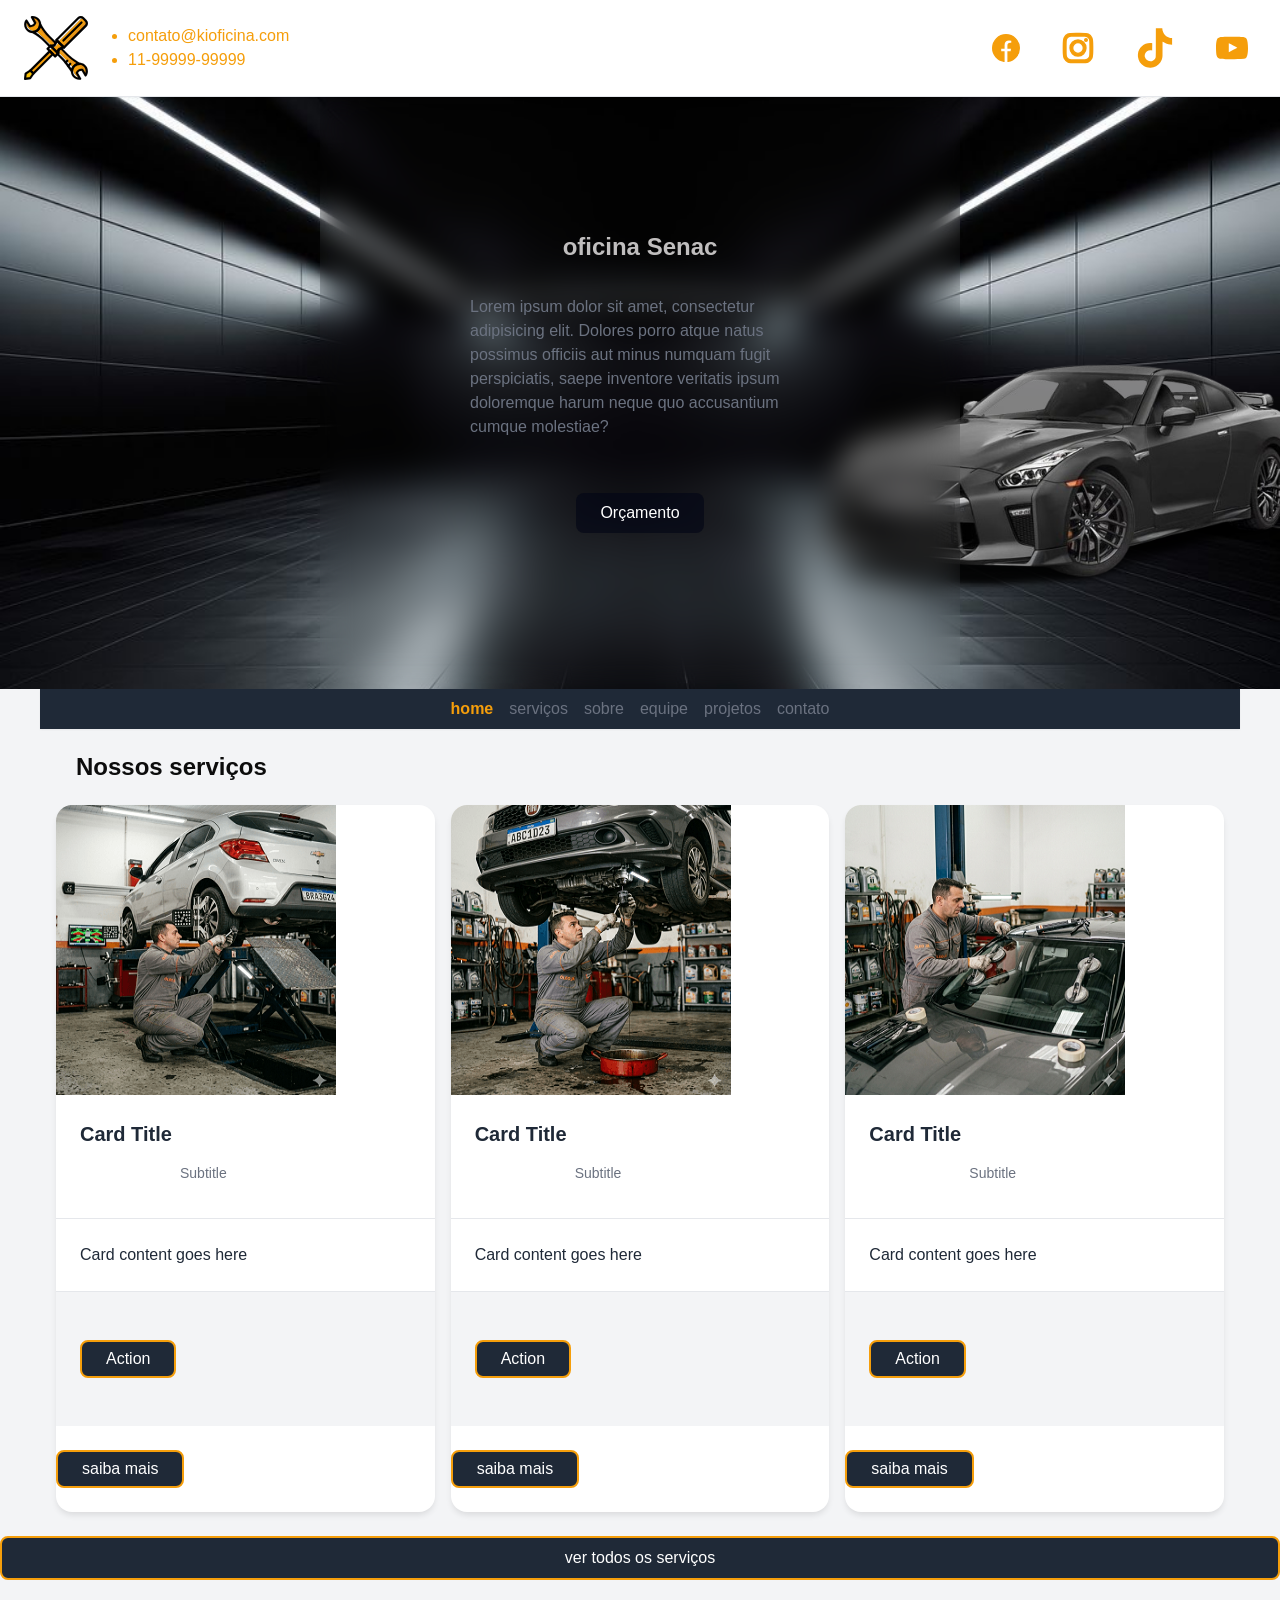
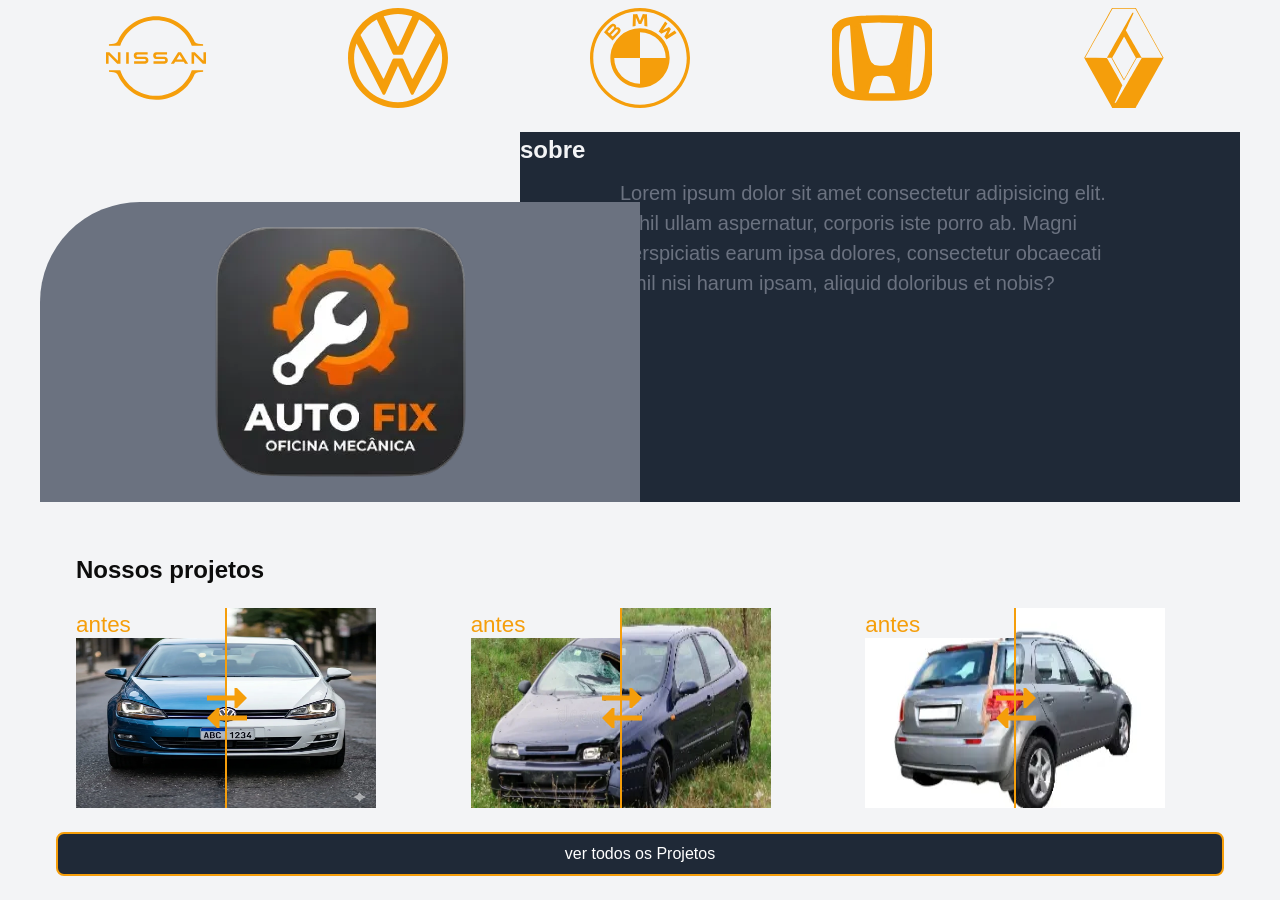
==== commit a77de433: "feat:finalizaçao da seçao projetos" ====
--- a/index.html
+++ b/index.html
@@ -130,8 +130,8 @@
         </ul>
     <!-- adicionar mais seções para ter scroll e a posiciton styck-->
     <section class="bem-container " id="servicos" >
-    <h2 class="bem-titulo-h2" color: var(--bem-terciary);>Nossos serviços</h2>
-    <div class="bem-grid-auto">
+        <h2 class="bem-titulo-h2" color: var(--bem-terciary);>Nossos serviços</h2>
+            <div class="bem-grid-auto">
 
         <div class="bem-card">
             <img src="assets/imagens/alinhamento.png" alt="" width="280px" height="290px">
@@ -211,7 +211,7 @@
 
             <section class="bem-container" id="projetos">
                 <h2 class="bem-titulo-h2">Nossos projetos</h2>
-            <div class="bem-grid-auto">
+           <div class="bem-grid-auto">
                 <div class="img-comp-container">
                     <div class="img-comp-img">
                         <img src="assets/projetos/printura2.webp" width="300" height="200">
@@ -220,23 +220,32 @@
                         <img src="assets/projetos/pintura1.webp" width="300" height="200">
                     </div>
                 </div>
+
                 <div class="img-comp-container">
                     <div class="img-comp-img">
-                        <img src="assets/imagens/carro-hero.png" width="300" height="200">
+                        <img src="assets/projetos/teto-2.webp" width="300" height="200">
                     </div>
                     <div class="img-comp-img img-comp-overlay">
-                        <img src="assets/imagens/trocadevidro.png" width="300" height="200">
-                    </div>
-                </div>
-            </div>
-            </section>
+                        <img src="assets/projetos/teto-1.webp" width="300" height="200">
+                    </div>
+                </div>
+                <div class="img-comp-container">
+                    <div class="img-comp-img">
+                        <img src="assets/projetos/batidalateral-2.webp" width="300" height="200">
+                    </div>
+                    <div class="img-comp-img img-comp-overlay">
+                        <img src="assets/projetos/batidalateral-1.webp" width="300" height="200">
+                    </div>
+                </div>
+            </div> 
+             <a href="projetos.html" class="bem-btn bem-btn--primary">ver todos os Projetos</a>
+    </section>
         
 
     </main>
     <footer>
 
     </footer>
-    <script src="assets/js/script.js">
-
-    </script>
-</body></html>+    <script src="assets/js/script.js"></script>
+</body>
+</html>
--- a/assets/css/microframework.css
+++ b/assets/css/microframework.css
@@ -503,6 +503,9 @@
 .img-comp-container {
   position: relative;
   height: 200px; /*should be the same height as the images*/
+  margin: 0 20px;
+  
+
 }
 
 .img-comp-img {
@@ -524,10 +527,25 @@
   /*set the appearance of the slider:*/
   width: 80px;
   height: 40px;
-  background-color: var(--bem-terciary);
-  opacity: 0.7;
+  background-image: url(../projetos/setas.svg);
+  background-repeat: no-repeat;
+  background-size: contain;
+  background-position: center;
   border-radius: 100px;
- clip-path: polygon(0% 20%, 60% 20%, 60% 0%, 100% 50%, 60% 100%, 60% 80%, 0% 80%);
+  animation: esquerda-direita .6s 6;
+}
+/* keyframes */
+@keyframes  esquerda-direita{
+  0%{
+       left: 111px;
+  }
+  50%{
+        left: 108px;
+  }
+  100%{
+        left: 111px;
+  }
+ 
 }
 .img-comp-overlay::after{
   content: "antes";
--- a/assets/css/microframework.css
+++ b/assets/css/microframework.css
@@ -503,6 +503,9 @@
 .img-comp-container {
   position: relative;
   height: 200px; /*should be the same height as the images*/
+  margin: 0 20px;
+  
+
 }
 
 .img-comp-img {
@@ -524,10 +527,25 @@
   /*set the appearance of the slider:*/
   width: 80px;
   height: 40px;
-  background-color: var(--bem-terciary);
-  opacity: 0.7;
+  background-image: url(../projetos/setas.svg);
+  background-repeat: no-repeat;
+  background-size: contain;
+  background-position: center;
   border-radius: 100px;
- clip-path: polygon(0% 20%, 60% 20%, 60% 0%, 100% 50%, 60% 100%, 60% 80%, 0% 80%);
+  animation: esquerda-direita .6s 6;
+}
+/* keyframes */
+@keyframes  esquerda-direita{
+  0%{
+       left: 111px;
+  }
+  50%{
+        left: 108px;
+  }
+  100%{
+        left: 111px;
+  }
+ 
 }
 .img-comp-overlay::after{
   content: "antes";
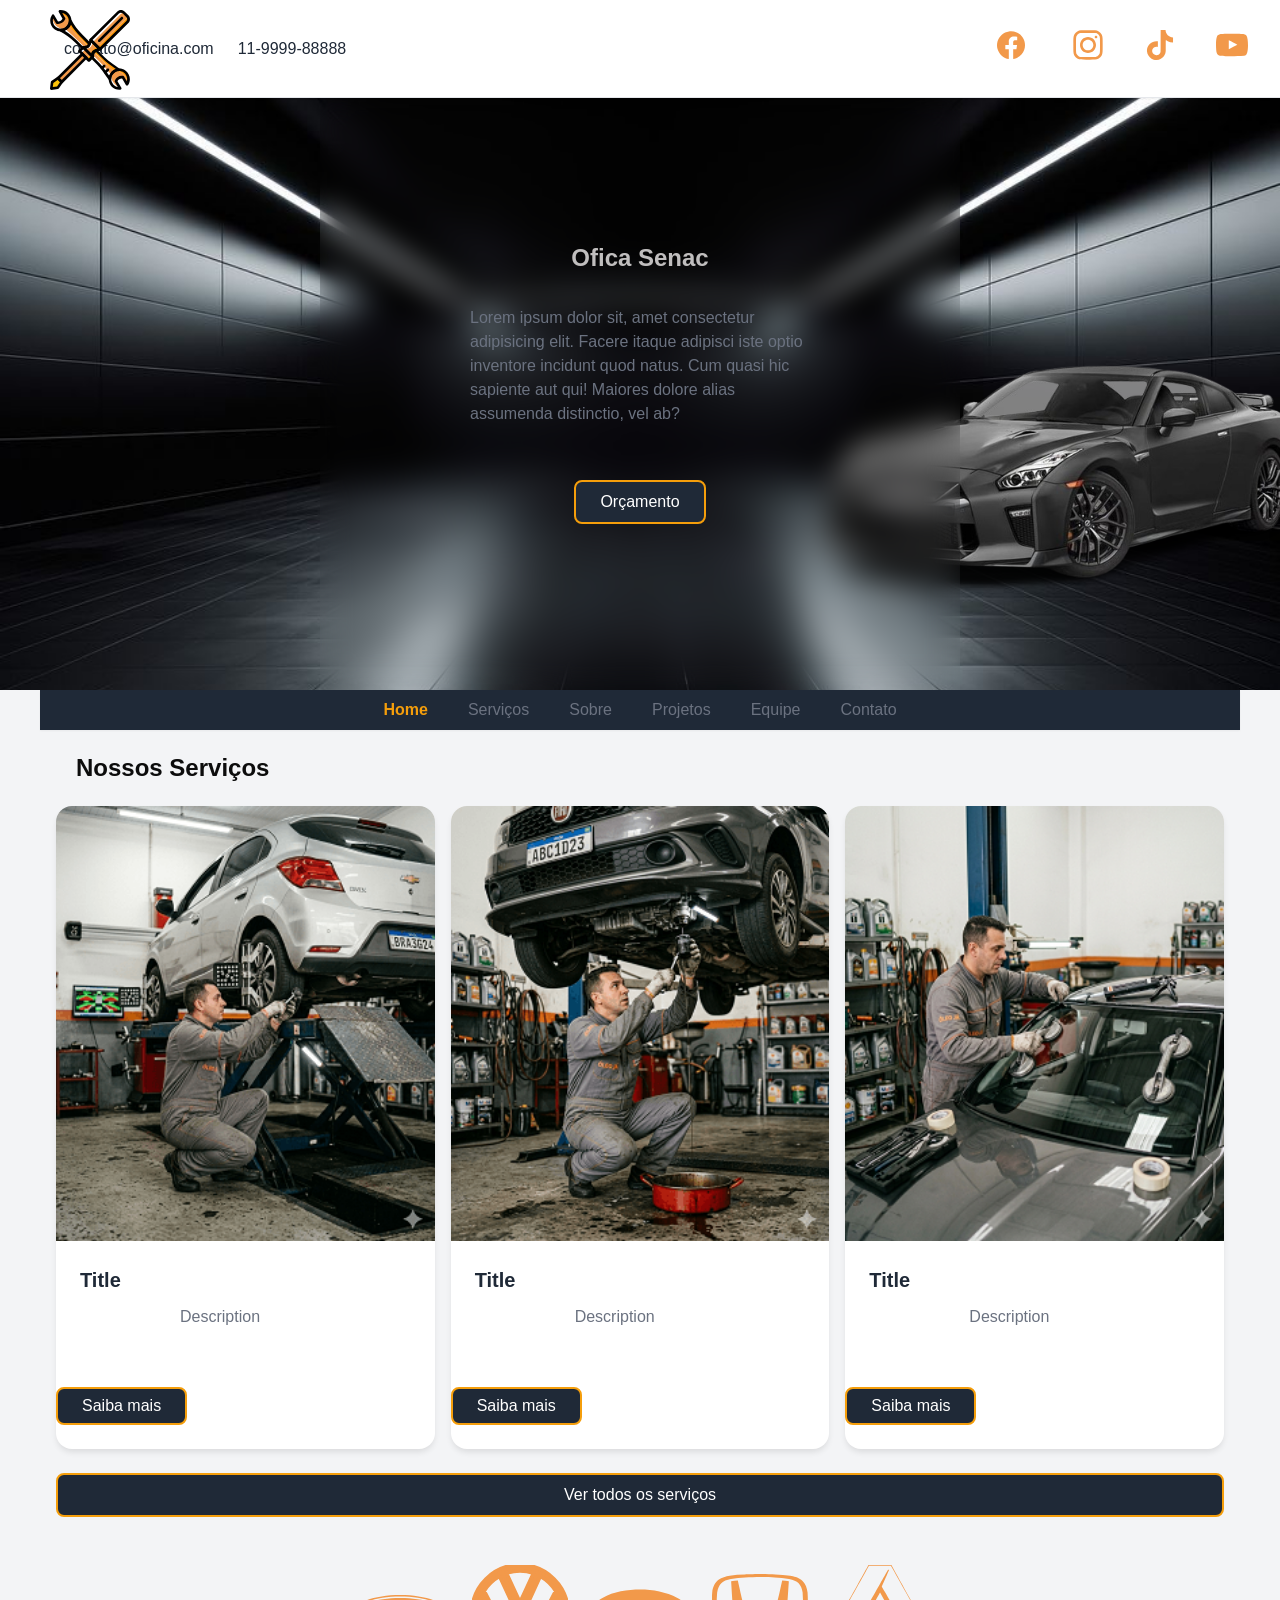
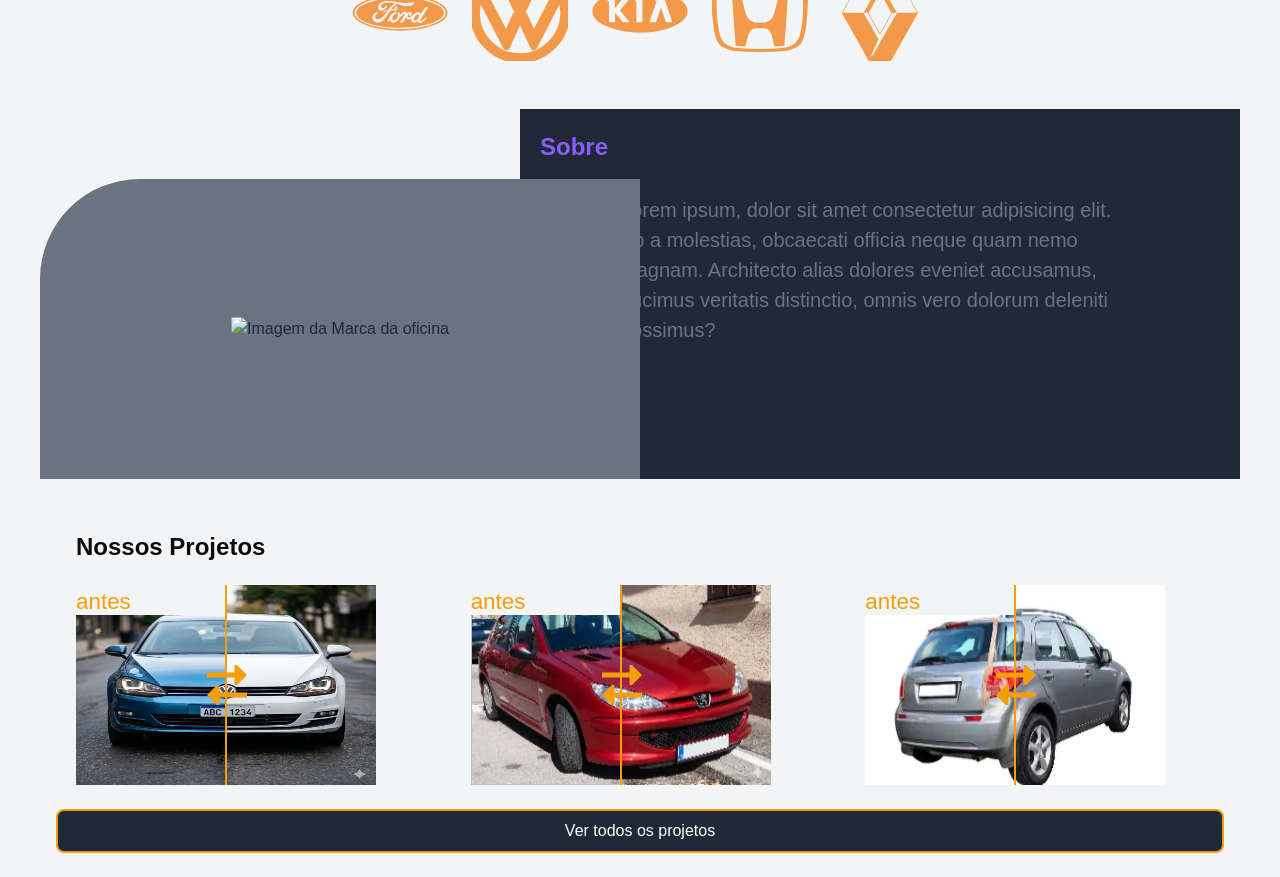
==== commit 459a6c3e: "feat:centralizaçao da navbar e transiçao suave com javascript (usando IA)" ====
--- a/index.html
+++ b/index.html
@@ -1,10 +1,10 @@
-<html lang="pt-BR"><head>
+<!DOCTYPE html>
+<html lang="pt-BR">
+<head>
     <meta charset="UTF-8">
     <meta name="viewport" content="width=device-width, initial-scale=1.0">
-    <title>Oficina Senac</title><meta charset="UTF-8">
-    <meta name="viewport" content="width=device-width, initial-scale=1.0">
-    <title>Page Title</title>
-    <meta name="description" content="Page description">
+    <title>Oficina Senac</title>
+    <meta name="description" content="Oficina de Desenvolvimento de sites para carros">
     <meta name="keywords" content="keyword1, keyword2">
     <meta property="og:title" content="Page Title">
     <meta property="og:description" content="Page description">
@@ -15,6 +15,7 @@
     <meta name="twitter:title" content="Page Title">
     <meta name="twitter:description" content="Page description">
     <meta name="twitter:image" content="https://www.example.com/image.jpg">
+
     <link rel="preload" href="assets/css/microframework.css" as="style"
             onload="this.rel='stylesheet'">
     <noscript>
@@ -22,230 +23,121 @@
     </noscript>
 </head>
 <body class="bem-cursor">
-   <nav class="bem-navbar"> 
-    <header>
-        <a href="#" class="bem-navbar_brand">
-           <svg height="64px" width="64px" version="1.1" id="Layer_1" xmlns="http://www.w3.org/2000/svg" xmlns:xlink="http://www.w3.org/1999/xlink" viewBox="0 0 512.853 512.853" xml:space="preserve" fill="#000000" stroke="#000000">
-            <g id="SVGRepo_bgCarrier" stroke-width="0"></g>
-            <g id="SVGRepo_tracerCarrier" stroke-linecap="round" stroke-linejoin="round"></g>
-            <g id="SVGRepo_iconCarrier">
-                <path style="fill:#f59e0b;" d="M443.733,492.928l-15.36-40.107l0.853-3.413c4.267-11.093,15.36-16.213,29.013-13.653l4.267,0.853 l29.013,42.667c11.093-19.627,0.853-51.2-24.747-72.533c-18.773-14.507-42.667-18.773-58.027-10.24 c-24.747,13.653-21.333,51.2,5.12,77.653C426.667,487.808,429.227,492.075,443.733,492.928"></path>
-                <path style="fill:#FFFFFF;" d="M413.867,474.155c-23.04-23.04-28.16-54.613-12.8-71.68c-22.187,23.04-22.187,60.587,0.853,83.627 c13.653,13.653,30.72,18.773,48.64,17.067l-6.827-9.387C433.493,490.368,423.253,483.542,413.867,474.155"></path> 
-                <path style="fill:#FD9808;" d="M477.867,395.648c-19.627-14.507-46.933-14.507-67.413-0.853c-3.413,2.56-6.827,5.12-9.387,7.68 c1.707-1.707,4.267-3.413,6.827-5.12c15.36-8.533,38.4-4.267,58.027,10.24c24.747,19.627,34.987,48.64,26.453,68.267l0.853,0.853 C511.147,451.115,506.027,415.275,477.867,395.648"></path> 
-                <path style="fill:#f59e0b;" d="M111.787,89.302L111.787,89.302c5.12,13.653,4.267,23.893-4.267,26.453 c-5.12,1.707-11.947,0.853-19.627-2.56l0,0c31.573,24.747,168.96,157.867,197.973,186.88l35.84,35.84 c23.04,23.04,55.467,60.587,79.36,89.6l0,0c-5.12-12.8-5.12-23.04,4.267-26.453c5.12-1.707,11.947-0.853,19.627,2.56l0,0 c-29.013-24.747-66.56-56.32-89.6-79.36l-35.84-35.84C271.36,257.408,136.533,120.875,111.787,89.302"></path> 
-                <path style="fill:#FFFFFF;" d="M321.707,336.768l-35.84-35.84c-25.6-25.6-159.573-156.16-186.88-177.493 c-8.533,5.12-18.773,7.68-29.013,7.68l-0.853,0.853c36.693,18.773,175.787,150.187,205.653,180.053l35.84,35.84 c23.04,23.04,51.2,64,72.533,96.427l0.853-0.853c0-10.24,2.56-19.627,7.68-29.013C369.493,387.968,342.187,357.248,321.707,336.768"></path> 
-                <path style="fill:#FD9808;" d="M311.467,276.182C282.453,247.168,149.333,108.928,130.56,72.235l-0.853,0.853 c0,10.24-2.56,19.627-7.68,29.013c21.333,27.307,153.6,159.573,179.2,185.173l35.84,35.84c20.48,20.48,51.2,46.933,77.653,69.973 c8.533-5.12,18.773-7.68,29.013-7.68l0.853-0.853c-32.427-21.333-73.387-49.493-96.427-72.533L311.467,276.182z"></path> 
-                <path style="fill:#f59e0b;" d="M63.147,16.768l22.187,46.08l-1.707,3.413c-3.413,11.093-15.36,16.213-29.013,12.8l-4.267-0.853 L21.333,35.542c-11.093,19.627-0.853,51.2,24.747,72.533c18.773,14.507,42.667,18.773,58.027,10.24 c24.747-13.653,21.333-51.2-5.12-77.653C86.187,27.862,77.653,18.475,63.147,16.768"></path> 
-                <path style="fill:#FD9808;" d="M62.293,10.795l5.973,11.093c10.24,3.413,21.333,9.387,30.72,18.773 c23.04,23.04,28.16,54.613,12.8,71.68c22.187-23.04,22.187-60.587-0.853-83.627C97.28,15.062,79.36,9.088,62.293,10.795"></path> 
-                <path style="fill:#FFFFFF;" d="M104.107,118.315c-15.36,8.533-38.4,4.267-58.027-10.24c-24.747-19.627-34.987-48.64-26.453-68.267 l-0.853-1.707c-17.067,25.6-11.947,62.293,15.36,81.92c19.627,14.507,46.933,14.507,67.413,0.853c3.413-2.56,6.827-5.12,9.387-7.68 C109.227,114.902,106.667,116.608,104.107,118.315"></path> 
-                <path style="fill:#FCC309;" d="M19.627,504.022L7.68,492.075l11.947-35.84l35.84-23.893l23.893,23.893l-23.893,35.84L19.627,504.022 z"></path> 
-                <g> 
-                    <path style="fill:#f59e0b;" d="M80.213,457.088L56.32,433.195l152.747-152.747l23.893,23.893L80.213,457.088z"></path> 
-                    <path style="fill:#f59e0b;" d="M238.08,308.608l-34.133-34.133l23.893-23.893l34.133,34.133L238.08,308.608z"></path> </g> 
-                    <path style="fill:#FD9808;" d="M259.413,287.275l-23.893,23.893l12.8,12.8l23.893-23.893L259.413,287.275z"></path> 
-                    <path style="fill:#FFFFFF;" d="M211.627,240.342l-23.893,24.747l12.8,12.8l23.893-23.893L211.627,240.342z"></path> 
-                    <path style="fill:#f59e0b;" d="M256.853,290.688c12.8-18.773,15.36-29.013,22.187-35.84c6.827-6.827,17.92-9.387,24.747-11.093 L268.8,208.768c-1.707,7.68-4.267,17.92-11.093,24.747s-17.92,9.387-35.84,22.187L256.853,290.688z"></path> 
-                    <path style="fill:#FFFFFF;" d="M260.267,236.928c6.827-6.827,10.24-17.067,12.8-23.04l12.8,12.8L256,196.822 c0.853,9.387,0.853,23.04-5.973,29.867c-6.827,6.827-17.92,15.36-27.307,12.8l8.533,8.533 C237.227,248.022,252.587,244.608,260.267,236.928"></path> 
-                    <path style="fill:#FD9808;" d="M298.667,240.342c-6.827,2.56-16.213,5.973-23.04,12.8s-10.24,17.067-12.8,23.04l-23.893-2.56 l29.867,29.867c10.24-19.627,9.387-33.28,16.213-40.96c6.827-6.827,20.48-6.827,29.867-5.973L298.667,240.342z"></path> 
-                    <path style="fill:#f59e0b;" d="M303.787,243.755l-34.133-34.133L452.267,26.155c9.387-9.387,24.747-9.387,34.133,0l0,0 c9.387,9.387,9.387,23.893,0,33.28L303.787,243.755z"></path> 
-                    <path style="fill:#FFFFFF;" d="M268.8,209.622l183.467-184.32c9.387-9.387,24.747-9.387,34.133,0l-9.387-9.387 c-11.093-11.093-29.867-11.093-40.96,0L256,195.968l29.867,29.867L268.8,209.622z"></path> 
-                    <path style="fill:#FD9808;" d="M495.787,35.542l-9.387-9.387c9.387,9.387,9.387,23.893,0,33.28l-183.467,184.32l12.8,12.8 L495.787,75.648C506.88,64.555,506.88,46.635,495.787,35.542"></path> 
-                    <path d="M354.133,408.448c-2.56,0-4.267-0.853-5.973-2.56c-3.413-3.413-3.413-8.533,0-11.947l17.067-17.067 c3.413-3.413,8.533-3.413,11.947,0c3.413,3.413,3.413,8.533,0,11.947l-17.067,17.067C358.4,407.595,356.693,408.448,354.133,408.448 z"></path> 
-                    <path d="M69.973,137.088c-13.653,0-27.307-4.267-39.253-12.8C0,102.955-7.68,61.995,12.8,31.275c1.707-2.56,4.267-4.267,6.827-3.413 c2.56,0,5.973,1.707,6.827,4.267L51.2,73.088c11.947,0.853,23.893-5.973,29.013-17.067l0,0L56.32,13.355 c-1.707-2.56-1.707-5.973,0-8.533c0.853-1.707,3.413-3.413,5.973-4.267c20.48-1.707,40.96,5.12,55.467,19.627 s21.333,34.133,19.627,54.613s-12.8,38.4-29.867,50.347C96.427,133.675,82.773,137.088,69.973,137.088z M20.48,54.315 c-5.973,20.48,1.707,43.52,19.627,56.32c17.067,11.947,40.107,11.947,57.173,0.853c12.8-8.533,21.333-22.187,23.04-37.547 s-4.267-29.867-14.507-40.96c-7.68-7.68-17.067-12.8-27.307-14.507L97.28,50.902c1.707,2.56,1.707,5.12,0,7.68l-1.707,4.267 C87.04,79.915,69.12,90.155,49.493,89.302h-4.267c-2.56,0-5.12-1.707-6.827-4.267L20.48,54.315z"></path> 
-                    <path d="M443.733,510.848c-17.92,0-34.987-6.827-47.787-19.627c-14.507-14.507-21.333-34.133-19.627-54.613 c1.707-20.48,12.8-38.4,29.867-50.347c23.04-15.36,53.76-15.36,76.8,0.853c29.867,21.333,38.4,62.293,17.92,93.013 c-1.707,2.56-4.267,3.413-7.68,4.267c-2.56,0-5.973-1.707-6.827-4.267l-23.893-40.96c-12.8-0.853-23.893,5.973-29.867,17.067 l24.747,41.813c1.707,2.56,1.707,5.973,0,8.533c-1.707,2.56-4.267,4.267-6.827,4.267 C448.853,510.848,446.293,510.848,443.733,510.848z M443.733,391.382c-10.24,0-19.627,2.56-28.16,8.533 c-12.8,8.533-21.333,22.187-23.04,37.547c-1.707,15.36,4.267,29.867,14.507,40.96c7.68,7.68,17.067,12.8,27.307,14.507 l-18.773-32.427c-1.707-2.56-1.707-5.12,0-7.68l1.707-4.267c8.533-17.067,26.453-28.16,46.08-26.453h4.267 c2.56,0,5.12,1.707,6.827,4.267l17.92,30.72c5.973-20.48-1.707-43.52-19.627-56.32C464.213,394.795,453.973,391.382,443.733,391.382 z"></path> 
-                    <path d="M333.653,381.142c-2.56,0-4.267-0.853-5.973-2.56c-3.413-3.413-3.413-8.533,0-11.947l13.653-13.653 c3.413-3.413,8.533-3.413,11.947,0c3.413,3.413,3.413,8.533,0,11.947l-13.653,13.653 C337.92,380.288,336.213,381.142,333.653,381.142z"></path> 
-                    <path d="M320.853,260.822L320.853,260.822c-2.56,0-4.267-0.853-5.973-2.56l-60.587-60.587c-3.413-3.413-3.413-8.533,0-11.947 L430.08,10.795c13.653-13.653,35.84-13.653,49.493,0l23.04,23.04c13.653,13.653,13.653,35.84,0,49.493L326.827,258.262 C325.12,259.968,322.56,260.822,320.853,260.822z M272.213,191.702L320,239.488l169.813-168.96c6.827-6.827,6.827-17.92,0-24.747 l-23.04-23.04c-6.827-6.827-17.92-6.827-24.747,0L272.213,191.702z"></path> 
-                    <path d="M249.173,332.502c-2.56,0-4.267-0.853-5.973-2.56l-60.587-60.587c-3.413-3.413-3.413-8.533,0-11.947l23.893-23.893 c1.707-1.707,3.413-2.56,5.973-2.56l0,0c2.56,0,4.267,0.853,5.973,2.56l60.587,60.587c3.413,3.413,3.413,8.533,0,11.947L256,329.942 C254.293,330.795,251.733,332.502,249.173,332.502L249.173,332.502z M201.387,263.382l47.787,47.787l11.947-11.947l-47.787-47.787 L201.387,263.382z"></path> 
-                    <path d="M273.92,307.755c-2.56,0-4.267-0.853-5.973-2.56l-60.587-60.587c-2.56-2.56-3.413-5.973-1.707-9.387s5.12-5.12,8.533-5.12 c5.973,0,18.773,0.853,23.893-3.413c5.973-5.973,14.507-27.307,14.507-34.133c0-3.413,1.707-6.827,5.12-8.533 c3.413-1.707,6.827-0.853,9.387,1.707l60.587,60.587c2.56,2.56,3.413,5.973,1.707,9.387c-1.707,3.413-4.267,5.12-8.533,5.12 c-6.827,0-29.013,8.533-34.133,14.507c-5.12,5.12-4.267,17.067-3.413,23.893c0,3.413-1.707,6.827-5.12,8.533 C275.627,307.755,274.773,307.755,273.92,307.755z M232.96,247.168l32.427,32.427c0.853-5.973,3.413-11.947,7.68-16.213 c5.12-5.12,17.92-11.947,29.867-16.213l-37.547-37.547c-4.267,11.947-10.24,24.747-16.213,29.867 C244.907,243.755,238.933,246.315,232.96,247.168z"></path> <path d="M8.533,512.555c-2.56,0-4.267-0.853-5.973-2.56C0.853,508.288,0,505.728,0,503.168l5.12-41.813 c0-2.56,1.707-4.267,3.413-5.973l37.547-25.6c3.413-2.56,7.68-1.707,11.093,0.853l23.893,23.893c2.56,2.56,3.413,7.68,0.853,11.093 l-25.6,37.547c-1.707,1.707-3.413,3.413-5.973,3.413l-40.96,5.973C9.387,512.555,9.387,512.555,8.533,512.555z M21.333,467.328 l-3.413,26.453l27.307-3.413l19.627-28.16l-14.507-14.507L21.333,467.328z"></path> 
-                    <path d="M75.093,469.888c-2.56,0-4.267-0.853-5.973-2.56l-23.893-23.893c-1.707-1.707-2.56-4.267-2.56-5.973 c0-2.56,0.853-4.267,2.56-5.973l156.16-156.16c3.413-3.413,8.533-3.413,11.947,0l23.893,23.893c1.707,1.707,2.56,3.413,2.56,5.973 s-0.853,4.267-2.56,5.973L81.92,467.328C80.213,469.035,77.653,469.888,75.093,469.888z M63.147,437.462l11.947,11.947 l144.213-143.36l-11.947-11.947L63.147,437.462z"></path> <path d="M315.733,205.355c-2.56,0-4.267-0.853-5.973-2.56c-3.413-3.413-3.413-8.533,0-11.947L454.827,45.782 c3.413-3.413,8.533-3.413,11.947,0c3.413,3.413,3.413,8.533,0,11.947L321.707,202.795C320,204.502,318.293,205.355,315.733,205.355z "></path> <path d="M383.147,451.115L383.147,451.115c-3.413,0-5.973-1.707-6.827-3.413c-30.72-46.08-53.76-77.653-71.68-95.573l-42.667-42.667 c-3.413-3.413-3.413-8.533,0-11.947l1.707-1.707c-0.853-9.387,0-23.893,8.533-32.427c5.12-5.12,12.8-9.387,18.773-11.947 c3.413-1.707,6.827-0.853,9.387,1.707l51.2,51.2l0,0c17.92,17.92,48.64,40.96,95.573,71.68c2.56,1.707,3.413,3.413,3.413,5.973 s-0.853,5.12-2.56,6.827l-0.853,0.853c-1.707,1.707-3.413,2.56-5.973,2.56c-10.24,0-19.627,3.413-27.307,8.533 c-12.8,9.387-21.333,24.747-21.333,41.813c0,2.56-0.853,4.267-2.56,5.973l-0.853,0.853 C388.267,450.262,385.707,451.115,383.147,451.115z M280.747,304.342l36.693,36.693c16.213,16.213,36.693,42.667,62.293,80.213 c5.12-13.653,13.653-26.453,27.307-34.987c5.12-3.413,10.24-5.973,15.36-7.68c-38.4-25.6-64.853-46.08-80.213-62.293l-46.933-46.933 c-4.267,2.56-7.68,4.267-8.533,5.973c-5.12,5.12-4.267,17.067-3.413,23.893C282.453,300.928,281.6,302.635,280.747,304.342z"></path> 
-                    <path d="M208.213,252.288c-2.56,0-4.267-0.853-5.973-2.56l-42.667-42.667c-30.72-30.72-60.587-52.907-93.867-69.973 c-2.56-0.853-4.267-3.413-4.267-5.973c0-2.56,0.853-5.12,2.56-7.68l0.853-0.853c0.853-1.707,3.413-2.56,5.12-2.56 c10.24,0,19.627-3.413,27.307-8.533c14.507-9.387,23.04-24.747,23.04-41.813c0-2.56,0.853-4.267,2.56-5.973l0.853-0.853 c2.56-1.707,5.12-2.56,7.68-2.56c2.56,0,5.12,1.707,5.973,4.267c17.067,33.28,39.253,63.147,70.827,94.72l51.2,51.2 c2.56,2.56,3.413,5.973,1.707,9.387c-2.56,5.973-6.827,14.507-11.947,18.773c-8.533,8.533-23.04,9.387-32.427,8.533l-1.707,1.707 C213.333,251.435,210.773,252.288,208.213,252.288L208.213,252.288z M93.867,132.822c27.307,16.213,52.053,36.693,78.507,63.147 l36.693,36.693c1.707-0.853,3.413-1.707,5.12-1.707c5.973,0,18.773,0.853,23.893-3.413c0.853-0.853,3.413-4.267,5.973-8.533 l-47.787-47.787c-25.6-25.6-46.08-51.2-62.293-78.507c-5.12,13.653-13.653,24.747-26.453,33.28 C103.253,128.555,98.133,131.115,93.867,132.822z"></path>
-             </g>
-            </svg>
-        </a>
-        <ul>
-            <li style="color: var(--bem-terciary);">contato@kioficina.com</li>
-            <li style="color: var(--bem-terciary);">11-99999-99999</li>
-        </ul>
-        
-    </header>
-    <ul class="bem-navbar__menu">
-        <li class="bem-navbar__item"> 
-            <a href="#" class="bem-navbar__link bem-navbar__link--active">
-                <svg  width="32px" heigth="32px" fill="#f59e0b" viewBox="0 0 24 24" xmlns="http://www.w3.org/2000/svg" stroke="#f59e0b"><g id="SVGRepo_bgCarrier" stroke-width="0"></g><g id="SVGRepo_tracerCarrier" stroke-linecap="round" stroke-linejoin="round"></g><g id="SVGRepo_iconCarrier"> <path d="M12 2.03998C6.5 2.03998 2 6.52998 2 12.06C2 17.06 5.66 21.21 10.44 21.96V14.96H7.9V12.06H10.44V9.84998C10.44 7.33998 11.93 5.95998 14.22 5.95998C15.31 5.95998 16.45 6.14998 16.45 6.14998V8.61998H15.19C13.95 8.61998 13.56 9.38998 13.56 10.18V12.06H16.34L15.89 14.96H13.56V21.96C15.9164 21.5878 18.0622 20.3855 19.6099 18.57C21.1576 16.7546 22.0054 14.4456 22 12.06C22 6.52998 17.5 2.03998 12 2.03998Z"></path> </g></svg>
-            </a>
-        </li>
-        <li class="bem-navbar__item"> 
-            <a href="#" class="bem-navbar__link">
-                <svg width="32px" height="32px" viewBox="0 0 24 24" fill="none" xmlns="http://www.w3.org/2000/svg" stroke="#f59e0b"><g id="SVGRepo_bgCarrier" stroke-width="0"></g><g id="SVGRepo_tracerCarrier" stroke-linecap="round" stroke-linejoin="round"></g><g id="SVGRepo_iconCarrier"> <path fill-rule="evenodd" clip-rule="evenodd" d="M12 18C15.3137 18 18 15.3137 18 12C18 8.68629 15.3137 6 12 6C8.68629 6 6 8.68629 6 12C6 15.3137 8.68629 18 12 18ZM12 16C14.2091 16 16 14.2091 16 12C16 9.79086 14.2091 8 12 8C9.79086 8 8 9.79086 8 12C8 14.2091 9.79086 16 12 16Z" fill="#f59e0b"></path> <path d="M18 5C17.4477 5 17 5.44772 17 6C17 6.55228 17.4477 7 18 7C18.5523 7 19 6.55228 19 6C19 5.44772 18.5523 5 18 5Z" fill="#f59e0b"></path> <path fill-rule="evenodd" clip-rule="evenodd" d="M1.65396 4.27606C1 5.55953 1 7.23969 1 10.6V13.4C1 16.7603 1 18.4405 1.65396 19.7239C2.2292 20.8529 3.14708 21.7708 4.27606 22.346C5.55953 23 7.23969 23 10.6 23H13.4C16.7603 23 18.4405 23 19.7239 22.346C20.8529 21.7708 21.7708 20.8529 22.346 19.7239C23 18.4405 23 16.7603 23 13.4V10.6C23 7.23969 23 5.55953 22.346 4.27606C21.7708 3.14708 20.8529 2.2292 19.7239 1.65396C18.4405 1 16.7603 1 13.4 1H10.6C7.23969 1 5.55953 1 4.27606 1.65396C3.14708 2.2292 2.2292 3.14708 1.65396 4.27606ZM13.4 3H10.6C8.88684 3 7.72225 3.00156 6.82208 3.0751C5.94524 3.14674 5.49684 3.27659 5.18404 3.43597C4.43139 3.81947 3.81947 4.43139 3.43597 5.18404C3.27659 5.49684 3.14674 5.94524 3.0751 6.82208C3.00156 7.72225 3 8.88684 3 10.6V13.4C3 15.1132 3.00156 16.2777 3.0751 17.1779C3.14674 18.0548 3.27659 18.5032 3.43597 18.816C3.81947 19.5686 4.43139 20.1805 5.18404 20.564C5.49684 20.7234 5.94524 20.8533 6.82208 20.9249C7.72225 20.9984 8.88684 21 10.6 21H13.4C15.1132 21 16.2777 20.9984 17.1779 20.9249C18.0548 20.8533 18.5032 20.7234 18.816 20.564C19.5686 20.1805 20.1805 19.5686 20.564 18.816C20.7234 18.5032 20.8533 18.0548 20.9249 17.1779C20.9984 16.2777 21 15.1132 21 13.4V10.6C21 8.88684 20.9984 7.72225 20.9249 6.82208C20.8533 5.94524 20.7234 5.49684 20.564 5.18404C20.1805 4.43139 19.5686 3.81947 18.816 3.43597C18.5032 3.27659 18.0548 3.14674 17.1779 3.0751C16.2777 3.00156 15.1132 3 13.4 3Z" fill="#f59e0b"></path> </g></svg>
-            </a>
-        </li>
-        <li class="bem-navbar__item"> 
-            <a href="#" class="bem-navbar__link">
-              <svg width="42px" height="42px" fill="#f59e0b" viewBox="0 0 32 32" version="1.1" xmlns="http://www.w3.org/2000/svg"><g id="SVGRepo_bgCarrier" stroke-width="0"></g><g id="SVGRepo_tracerCarrier" stroke-linecap="round" stroke-linejoin="round"></g><g id="SVGRepo_iconCarrier"> <title>tiktok</title> <path d="M16.656 1.029c1.637-0.025 3.262-0.012 4.886-0.025 0.054 2.031 0.878 3.859 2.189 5.213l-0.002-0.002c1.411 1.271 3.247 2.095 5.271 2.235l0.028 0.002v5.036c-1.912-0.048-3.71-0.489-5.331-1.247l0.082 0.034c-0.784-0.377-1.447-0.764-2.077-1.196l0.052 0.034c-0.012 3.649 0.012 7.298-0.025 10.934-0.103 1.853-0.719 3.543-1.707 4.954l0.020-0.031c-1.652 2.366-4.328 3.919-7.371 4.011l-0.014 0c-0.123 0.006-0.268 0.009-0.414 0.009-1.73 0-3.347-0.482-4.725-1.319l0.040 0.023c-2.508-1.509-4.238-4.091-4.558-7.094l-0.004-0.041c-0.025-0.625-0.037-1.25-0.012-1.862 0.49-4.779 4.494-8.476 9.361-8.476 0.547 0 1.083 0.047 1.604 0.136l-0.056-0.008c0.025 1.849-0.050 3.699-0.050 5.548-0.423-0.153-0.911-0.242-1.42-0.242-1.868 0-3.457 1.194-4.045 2.861l-0.009 0.030c-0.133 0.427-0.21 0.918-0.21 1.426 0 0.206 0.013 0.41 0.037 0.61l-0.002-0.024c0.332 2.046 2.086 3.59 4.201 3.59 0.061 0 0.121-0.001 0.181-0.004l-0.009 0c1.463-0.044 2.733-0.831 3.451-1.994l0.010-0.018c0.267-0.372 0.45-0.822 0.511-1.311l0.001-0.014c0.125-2.237 0.075-4.461 0.087-6.698 0.012-5.036-0.012-10.060 0.025-15.083z"></path> </g></svg>
-            </a>
-        </li>
-        <li class="bem-navbar__item"> 
-            <a href="#" class="bem-navbar__link">
-              <svg width="32px" height="32px" viewBox="0 -3 20 20" version="1.1" xmlns="http://www.w3.org/2000/svg" xmlns:xlink="http://www.w3.org/1999/xlink" fill="#f59e0b"><g id="SVGRepo_bgCarrier" stroke-width="0"></g><g id="SVGRepo_tracerCarrier" stroke-linecap="round" stroke-linejoin="round"></g><g id="SVGRepo_iconCarrier"> <title>youtube [#f59e0b]</title> <desc>Created with Sketch.</desc> <defs> </defs> <g id="Page-1" stroke="none" stroke-width="1" fill="none" fill-rule="evenodd"> <g id="Dribbble-Light-Preview" transform="translate(-300.000000, -7442.000000)" fill="#f59e0b"> <g id="icons" transform="translate(56.000000, 160.000000)"> <path d="M251.988432,7291.58588 L251.988432,7285.97425 C253.980638,7286.91168 255.523602,7287.8172 257.348463,7288.79353 C255.843351,7289.62824 253.980638,7290.56468 251.988432,7291.58588 M263.090998,7283.18289 C262.747343,7282.73013 262.161634,7282.37809 261.538073,7282.26141 C259.705243,7281.91336 248.270974,7281.91237 246.439141,7282.26141 C245.939097,7282.35515 245.493839,7282.58153 245.111335,7282.93357 C243.49964,7284.42947 244.004664,7292.45151 244.393145,7293.75096 C244.556505,7294.31342 244.767679,7294.71931 245.033639,7294.98558 C245.376298,7295.33761 245.845463,7295.57995 246.384355,7295.68865 C247.893451,7296.0008 255.668037,7296.17532 261.506198,7295.73552 C262.044094,7295.64178 262.520231,7295.39147 262.895762,7295.02447 C264.385932,7293.53455 264.28433,7285.06174 263.090998,7283.18289" id="youtube-[#f59e0b]"> </path> </g> </g> </g> </g></svg>
-            </a>
-        </li>
-    </ul>
-   </nav>
-   <main>
-       <section class="bem-hero">
-        <div class="bem-hero__titulo">
-             <h1>oficina Senac</h1>
-             <p> Lorem ipsum dolor sit amet, consectetur adipisicing elit. Dolores porro atque natus possimus officiis aut minus numquam fugit perspiciatis, saepe inventore veritatis ipsum doloremque harum neque quo accusantium cumque molestiae?</p>
-            <a href="#contato" class="bem-btn primary" style="background-color: rgba(3, 6, 22, 0.616);">
-                Orçamento
-            </a>
+    <div id="navbar-principal"></div>
+    <main>
+        <section class="bem-hero">
+            <div class="bem-hero__titulo">
+                <h1>Ofica Senac</h1>
+                <p>Lorem ipsum dolor sit, amet consectetur adipisicing elit. Facere itaque adipisci iste optio inventore incidunt quod natus. Cum quasi hic sapiente aut qui! Maiores dolore alias assumenda distinctio, vel ab?</p>
+                <a href="#contato" class="bem-btn bem-btn--primary">
+                    Orçamento
+                </a>
             </div>
-       
-        <img src="assets/imagens/carro-hero.png" width="500px" alt="carro transparente" class="bem-hero_imagem">
-    </section>
-   <ul class="bem-navbar--secundaria bem-container">
-        <li class="bem-navbar__item"> 
-            <a href="#" class="bem-navbar__link bem-navbar__link--active">home</a>
-        </li>
-
-            <li class="bem-navbar__item"> 
-                <a href="#servicos" class="bem-navbar__link">serviços</a>
-            </li>
-
-                <li class="bem-navbar__item"> 
-                    <a href="#sobre" class="bem-navbar__link">sobre</a>
-                </li>
-                
-                    <li class="bem-navbar__item"> 
-                        <a href="#equipe" class="bem-navbar__link">equipe</a>
-                    </li>
-
-                        <li class="bem-navbar__item"> 
-                            <a href="#projetos" class="bem-navbar__link">projetos</a>
-                        </li>
-
-                            <li class="bem-navbar__item"> 
-                                <a href="#contato" class="bem-navbar__link">contato</a>
-                            </li>
-        </ul>
-    <!-- adicionar mais seções para ter scroll e a posiciton styck-->
-    <section class="bem-container " id="servicos" >
-        <h2 class="bem-titulo-h2" color: var(--bem-terciary);>Nossos serviços</h2>
+            <img src="assets/imagens/carro-hero.png" 
+            width="500px" alt="Carro Transparent" 
+            class="bem-hero_imagem"
+            >
+        </section>
+        <div id="navbar-secundaria"></div>
+        <!-- adcionar mais seções para ter scroll e a position styck-->
+        <section class="bem-container revelar" id="servicos">
+            <h2 class="bem-titulo-h2">Nossos Serviços</h2>
             <div class="bem-grid-auto">
-
-        <div class="bem-card">
-            <img src="assets/imagens/alinhamento.png" alt="" width="280px" height="290px">
-            <div class="bem-card__header">
-                <h3 class="bem-card__title">Card Title</h3>
-                <p class="bem-card__subtitle">Subtitle</p>
+                <div class="bem-card">
+                    <img class="bem-card__image" src="assets/imagens/alinhamento.png" width="280px" height="320px" alt="Image description">
+                    <div class="bem-card__body">
+                        <h3 class="bem-card__title">Title</h3>
+                        <p>Description</p>
+                    </div>
+                    <button class="bem-btn bem-btn--primary">
+                        Saiba mais
+                    </button>
+                </div>
+                <div class="bem-card">
+                    <img class="bem-card__image" src="assets/imagens/tocadeoleo.png" width="280px" height="320px"  alt="Image description">
+                    <div class="bem-card__body">
+                        <h3 class="bem-card__title">Title</h3>
+                        <p>Description</p>
+                    </div>
+                    <button class="bem-btn bem-btn--primary">
+                        Saiba mais
+                    </button>
+                </div>
+                <div class="bem-card">
+                    <img class="bem-card__image" src="assets/imagens/trocadevidro.png" width="280px" height="320px"  alt="Image description">
+                    <div class="bem-card__body">
+                        <h3 class="bem-card__title">Title</h3>
+                        <p>Description</p>
+                    </div>
+                    <button class="bem-btn bem-btn--primary">
+                        Saiba mais
+                    </button>
+                </div>
+          </div>
+          <a href="servicos.html" class="bem-btn bem-btn--primary">Ver todos os serviços</a>
+        </section>
+        <section class="bem-container revelar" id="marcas">
+            <div class="container-icons">
+                <svg class="icon-marcas" fill="#f2994a" version="1.1" id="Layer_1" xmlns="http://www.w3.org/2000/svg" xmlns:xlink="http://www.w3.org/1999/xlink" viewBox="0 0 130 130" xml:space="preserve"><g id="SVGRepo_bgCarrier" stroke-width="0"></g><g id="SVGRepo_tracerCarrier" stroke-linecap="round" stroke-linejoin="round"></g><g id="SVGRepo_iconCarrier"> <path d="M65.2,40.7C29.6,40.7,1,51.4,1,64.8c0,13.3,28.8,24.1,64.2,24.1c35.4,0,64.2-10.8,64.2-24.1 C129.5,51.6,100.6,40.7,65.2,40.7z M65.2,86.8c-34,0-61.5-9.8-61.5-22c0-12.1,27.6-22,61.5-22c34,0,61.5,9.8,61.5,22 C126.8,77,99.2,86.8,65.2,86.8z M90.5,69.7c0,0.1,0,0.2,0,0.2c0,0.1,0.2,0.2,0.3,0.3c0,0,0.1,0.1,0,0.2c-0.4,0.9-0.8,1.4-1.3,2.1 c-0.5,0.7-1,1.2-1.6,1.7c-0.9,0.8-2.3,1.6-3.4,1.1c-0.5-0.3-0.7-0.9-0.7-1.5c0-1.5,0.7-3.1,2-4.7c1.5-1.9,3.3-2.9,4.4-2.3 C91.4,67.3,91.1,68.7,90.5,69.7z M58.7,59.7c-0.1-0.6,0.1-1.3,0.7-1.8c0.3-0.3,0.7-0.3,1-0.1c0.3,0.2,0.1,0.8-0.1,1.3 c-0.3,0.5-0.8,0.9-1.3,0.9C58.8,59.9,58.7,59.9,58.7,59.7z M65.2,44.7c-32.8,0-59.4,9.1-59.4,20.2C5.8,75.9,32.4,85,65.2,85 c32.8,0,59.4-9.1,59.4-20.2C124.6,53.7,98,44.7,65.2,44.7z M34.7,78.1c-3.5,0-6.6-2.1-7-5.9c-0.2-2.1,0.4-3.9,1.6-5.5 c1-1.4,2.8-2.5,4.3-2.8c0.5-0.1,1.1,0,1.4,0.3c0.4,0.5,0.3,1-0.1,1.3c-1.1,0.6-2.5,1.6-3.2,2.9c-0.6,1.1-0.7,2.5,0.2,3.7 c1.4,2.1,5.3,2.2,9-1.2c0.9-0.8,1.7-1.6,2.5-2.6c1.6-1.8,2.1-2.5,4.3-5.5c0,0,0-0.1,0-0.1c0,0,0,0-0.1-0.1c-1.4,0-2.7,0.5-3.9,1.4 c-0.3,0.3-0.8,0.2-1.1-0.1c-0.2-0.4-0.1-0.9,0.3-1.1c1.9-1.4,4.1-1.6,6.2-2c0,0,0.2,0,0.3-0.2c0.9-1.1,1.6-2.2,2.5-3.3 c1-1.2,2.2-2.2,3.1-3.1c1.3-1.1,2.2-1.5,3-2c0.2-0.1,0-0.3-0.1-0.3c-4.8-0.9-9.8-2.1-14.5-0.3c-3.3,1.2-4.7,3.8-4,5.6 c0.5,1.2,2.1,1.4,3.7,0.7c1.3-0.6,2.4-1.6,3.3-2.9c0.5-0.7,1.4-0.2,0.9,1c-1.4,3.3-4.1,5.9-7.3,6c-2.8,0.1-4.5-1.9-4.5-4.4 c0-4.9,5.5-8.2,11.3-8.7c7-0.6,13.6,1.3,20.5,2.1c5.3,0.6,10.4,0.7,15.7-0.6c0.6-0.1,1.1,0.3,1,0.9c-0.1,0.9-0.8,1.8-2.5,2.8 c-2,1.1-4.1,1.4-6.3,1.4c-5.3,0-10.2-2-15.3-3.1c0,0.2,0.1,0.5-0.1,0.6c-2.8,2.1-5.4,4.2-7.1,7.1c-0.1,0.1,0,0.1,0.1,0.1 c1.5-0.1,2.8-0.1,4.2-0.2c0.2,0,0.2-0.1,0.2-0.3c-0.1-1,0.2-2.2,1.1-3c0.9-0.8,2.1-0.9,2.8-0.3c0.9,0.7,0.8,1.9,0.3,2.8 c-0.5,0.9-1.3,1.4-2,1.7c0,0-0.2,0-0.1,0.2c0,0.2,1.1,0.8,1.2,1c0.1,0.1,0,0.4-0.1,0.5c-0.1,0.1-0.3,0.2-0.5,0.2 c-0.2,0-0.3-0.1-0.5-0.2c-0.5-0.3-1.1-0.7-1.4-1.2c-0.1-0.2-0.2-0.2-0.5-0.2c-1.5,0.1-3.8,0.3-5.4,0.5c-0.4,0-0.4,0.1-0.5,0.3 c-2.5,4.1-5.2,8.6-8.2,11.6C40.2,77.2,37.5,78.1,34.7,78.1z M103,57.9c-0.5,0.8-9.9,15.2-10.5,16.6c-0.2,0.5-0.2,0.8,0,1.1 c0.5,0.7,1.6,0.3,2.3-0.2c2-1.4,3.4-3.1,5-4.6c0.1-0.1,0.2-0.1,0.3,0c0.2,0.2,0.6,0.5,0.8,0.7c0.1,0.1,0.1,0.2,0,0.3 c-1.5,1.9-3.2,3.6-4.8,4.9c-2.5,1.9-5,2.4-6.3,1.2c-0.5-0.5-0.7-1.1-0.7-1.7c0-0.3-0.2-0.3-0.3-0.2c-1.5,1.5-4.1,3.1-6.4,1.9 c-2-1-2.4-3.3-2-5.3c0,0,0-0.3-0.3-0.2c-0.4,0.3-0.9,0.6-1.6,0.9c-0.8,0.3-1.2,0.4-2,0.4c-1,0-1.8-0.4-2.4-1.4 c-0.3-0.5-0.5-1.3-0.5-1.9c0-0.1-0.1-0.2-0.2,0c-1.6,2.4-3.1,4.8-4.7,7.3c-0.1,0.1-0.2,0.2-0.3,0.2c-1,0-2.1,0-3.1,0 c-0.2,0-0.3-0.1-0.2-0.3c0.6-1.1,3.6-5.5,5.7-9.3c0.6-1,0.5-1.6,0.1-1.8c-0.4-0.3-1.3,0.1-2.1,0.7c-2,1.5-3.7,3.9-4.6,5 c-0.5,0.6-1,1.6-2.3,3c-2.1,2.3-4.9,3.6-7.5,2.7c-1.5-0.5-2.5-1.7-2.9-3.1c-0.1-0.3-0.2-0.4-0.4-0.2c-0.4,0.5-1.3,1.3-2.1,1.8 c-0.1,0.1-0.3,0.2-0.5,0.1c-0.2-0.1-0.7-0.8-0.8-1.1c-0.1-0.2,0-0.3,0.1-0.4c1.1-0.9,1.6-1.5,2.1-2c0.3-0.4,0.6-0.9,0.9-1.7 c0.6-1.6,2.1-4.6,5-6.2c1.1-0.6,2.2-1,3.5-1.2c0.5-0.1,1,0,1.1,0.4c0.1,0.2,0.2,0.6,0.3,0.8c0.1,0.2,0,0.3-0.2,0.4 c-1.7,0.7-3.4,1.7-4.6,3.3c-1.4,1.8-1.7,4-0.8,5.2c0.7,0.9,1.7,1.1,2.8,0.7c1.6-0.5,2.9-1.9,3.6-3.6c0.7-1.8,0.9-3.8,0.3-5.7 c-0.1-0.3,0-0.6,0.2-0.7c0.4-0.3,1-0.6,1.1-0.7c0.4-0.2,0.8-0.1,1,0.2c0.6,0.8,0.9,2,0.9,3.3c0,0.3,0.1,0.3,0.3,0.1 c1-1.1,2-2.2,3-3.1c1-0.8,2.3-1.4,3.4-1.4c1.5,0,2.3,1.1,2.2,2.9c0,0.2,0.2,0.2,0.3,0.1c0.5-0.7,0.8-1,1.3-1.4 c1.1-0.9,2.1-1.3,3.3-1.2c1.4,0.1,2.5,1.4,2.3,2.8c-0.1,0.9-0.7,1.8-1.5,2.2c-0.7,0.4-1.6,0.3-2.2-0.2c-0.5-0.4-0.6-1.1-0.5-1.7 c0-0.1-0.1-0.3-0.3-0.1c-1.4,1.4-1.5,3.2-0.6,4.1c1,0.9,2.4,0.3,3.5-0.4c2-1.3,3.5-3,5.2-4.4c1.2-0.9,2.5-1.7,4-1.9 c0.8-0.1,1.6-0.1,2.4,0.3c1.1,0.4,1.7,1.3,1.8,2.1c0,0.2,0.2,0.3,0.3,0.1c0.8-1.3,5.4-8.1,5.8-8.8c0.1-0.2,0.2-0.3,0.5-0.3 c1,0,2.3,0,3.2,0C103,57.7,103,57.8,103,57.9z"></path> </g></svg>
+                <svg class="icon-marcas" fill="#f2994a" viewBox="0 0 24 24" role="img" xmlns="http://www.w3.org/2000/svg" stroke="#f2994a"><g id="SVGRepo_bgCarrier" stroke-width="0"></g><g id="SVGRepo_tracerCarrier" stroke-linecap="round" stroke-linejoin="round"></g><g id="SVGRepo_iconCarrier"><title>Volkswagen icon</title><path d="M12 0C5.36 0 0 5.36 0 12S5.36 24 12 24 24 18.64 24 12 18.64 0 12 0M12 1.41C13.2 1.41 14.36 1.63 15.43 2L12.13 9.13C12.09 9.17 12.09 9.26 12 9.26S11.91 9.17 11.87 9.13L8.57 2C9.64 1.63 10.8 1.42 12 1.42M6.9 2.74L10.72 10.97C10.8 11.14 10.89 11.19 11 11.19H13C13.12 11.19 13.2 11.14 13.29 10.97L17.06 2.74C18.64 3.64 20 4.93 20.96 6.47L15.6 16.84C15.56 16.93 15.5 16.97 15.47 16.97C15.39 16.97 15.39 16.89 15.34 16.84L13.29 12.3C13.2 12.13 13.12 12.09 13 12.09H11C10.89 12.09 10.8 12.13 10.71 12.3L8.66 16.84C8.61 16.89 8.62 16.97 8.53 16.97C8.44 16.97 8.44 16.89 8.4 16.84L3 6.47C3.94 4.93 5.32 3.64 6.9 2.74M2.06 8.53L8.23 20.53C8.31 20.7 8.4 20.83 8.62 20.83C8.83 20.83 8.91 20.7 9 20.53L11.87 14.14C11.91 14.06 11.96 14 12 14C12.09 14 12.09 14.1 12.13 14.14L15.04 20.53C15.13 20.7 15.21 20.83 15.43 20.83C15.64 20.83 15.73 20.7 15.81 20.53L22 8.53C22.37 9.6 22.59 10.76 22.59 12C22.54 17.79 17.79 22.59 12 22.59C6.21 22.59 1.46 17.79 1.46 12C1.46 10.8 1.67 9.65 2.06 8.53Z"></path></g></svg>
+                <svg class="icon-marcas" fill="#f2994a" version="1.1" id="Layer_1" xmlns="http://www.w3.org/2000/svg" xmlns:xlink="http://www.w3.org/1999/xlink" viewBox="0 0 2500 2500" xml:space="preserve"><g id="SVGRepo_bgCarrier" stroke-width="0"></g><g id="SVGRepo_tracerCarrier" stroke-linecap="round" stroke-linejoin="round"></g><g id="SVGRepo_iconCarrier"> <path d="M2225.5,857.7c-298.8-150.8-635.7-216.5-969.3-216.5c-336.4,0-687.1,52.5-984.8,216.5C146.6,926.8,8,1047.7,8,1201.8h0 c0,152.4,136.4,278.9,262.4,342.4c299.3,151.3,636.8,216.5,970.9,216.5c336.3,0,687.1-52.5,984.7-215.9 c123.7-67.9,262.9-188.3,262.9-341.9C2488.9,1048.8,2353.6,921.8,2225.5,857.7z M808.8,1492.3l-203.3-244.7h-6.1v244.7h-158V946.7 h-34.8v-36.5h192.8v204.9h6.1l166.8-204.9h177.8l-220.9,271.7l256.3,310.4H808.8z M1314.7,1492.3h-157.9V948.9h-34.2v-40.3h192.2 V1492.3z M1925.6,1492.3l-129.8-380.5l-130.3,380.5h-172.3l189.4-545.7h0h-30.9v-35.9h243.6l198.3,581.6H1925.6z"></path> </g></svg>
+                <svg class="icon-marcas" fill="#f2994a" version="1.1" id="Layer_1" xmlns="http://www.w3.org/2000/svg" xmlns:xlink="http://www.w3.org/1999/xlink" viewBox="0 0 44.6 44.6" xml:space="preserve"><g id="SVGRepo_bgCarrier" stroke-width="0"></g><g id="SVGRepo_tracerCarrier" stroke-linecap="round" stroke-linejoin="round"></g><g id="SVGRepo_iconCarrier"> <title>honda-logo</title> <g> <path d="M32.6,7.2c-1,4.6-1.4,6.7-2.3,10s-1.4,6.1-2.5,7.6c-0.8,1.1-2.1,1.8-3.5,1.9c-1.3,0.1-2.7,0.1-4,0 c-1.4-0.1-2.7-0.8-3.5-1.9c-1.1-1.4-1.7-4.4-2.5-7.6S13,11.8,12,7.2l-1.5,0.1c-0.6,0-1.1,0.1-1.6,0.2c0,0,0.6,9.4,0.9,13.4 c0.3,4.2,0.8,11.2,1.2,16.6c0,0,0.9,0.1,2.3,0.2s2.2,0.1,2.2,0.1c0.6-2.4,1.4-5.6,2.2-7c0.5-0.8,1.4-1.3,2.4-1.3 c0.7-0.1,1.4-0.1,2.2-0.1l0,0c0.7,0,1.4,0,2.2,0.1c1,0,1.9,0.5,2.4,1.3c0.9,1.4,1.6,4.6,2.2,7c0,0,0.7,0,2.2-0.1s2.3-0.2,2.3-0.2 c0.5-5.3,1-12.4,1.2-16.6c0.3-4,0.9-13.4,0.9-13.4c-0.5-0.1-1-0.1-1.6-0.2L32.6,7.2z"></path> <path d="M44.4,12.8c-0.6-6-4.6-7.2-8.1-7.8c-2.3-0.3-4.6-0.5-6.9-0.6c-1.8-0.1-5.9-0.2-7.1-0.2s-5.4,0.1-7.1,0.2 C12.8,4.4,10.5,4.6,8.2,5c-3.5,0.6-7.5,1.9-8.1,7.8c-0.2,2-0.2,4-0.2,6c0,2.7,0.2,5.4,0.6,8.1c0.2,2.3,0.7,4.5,1.3,6.8 c0.9,2.6,1.7,3.4,2.6,4.1c1.6,1.1,3.3,1.7,5.2,2c8.4,0.9,16.8,0.9,25.2,0c1.9-0.3,3.6-0.9,5.2-2c1-0.8,1.8-1.5,2.6-4.1 c0.6-2.2,1.1-4.5,1.3-6.8c0.3-2.7,0.5-5.4,0.6-8.1C44.6,16.8,44.5,14.8,44.4,12.8z M42.2,22.8c-0.1,3.3-0.6,6.5-1.4,9.7 c-0.3,1.5-1.1,2.8-2.2,3.9c-1.5,1.2-3.3,1.9-5.1,2c-7.5,0.8-15,0.8-22.5,0c-1.9-0.1-3.6-0.8-5.1-2c-1.1-1.1-1.8-2.4-2.2-3.9 c-0.8-3.2-1.2-6.4-1.4-9.7c-0.2-3.3-0.2-6.7,0.1-10C3,9,4.8,7.2,8.8,6.5c2.2-0.4,4.5-0.6,6.7-0.7c1.9-0.1,5-0.2,6.8-0.2 s4.9,0,6.8,0.2c2.2,0.1,4.5,0.3,6.7,0.7c4,0.7,5.8,2.6,6.3,6.3C42.3,16.1,42.4,19.5,42.2,22.8L42.2,22.8z"></path> </g> </g></svg>
+                <svg class="icon-marcas" viewBox="0 0 100 100" version="1.1" xmlns="http://www.w3.org/2000/svg" xmlns:xlink="http://www.w3.org/1999/xlink" fill="#000000"><g id="SVGRepo_bgCarrier" stroke-width="0"></g><g id="SVGRepo_tracerCarrier" stroke-linecap="round" stroke-linejoin="round"></g><g id="SVGRepo_iconCarrier"> <title>renault</title> <desc>Created with Sketch.</desc> <g id="renault" stroke="none" stroke-width="1" fill="none" fill-rule="evenodd"> <path d="M37.4290909,1.05590909 C37.1186364,1.61590909 35.0836364,5.27 32.9072727,9.17636364 C30.7309091,13.0822727 28.0245455,17.9404545 26.8931818,19.9718182 C25.7618182,22.0027273 23.5886364,25.9018182 22.0640909,28.6363636 C20.5395455,31.3709091 18.1527273,35.6536364 16.7595455,38.1536364 C15.3663636,40.6536364 13.3286364,44.31 12.2309091,46.2795455 L10.235,49.8604545 L11.1431818,51.4881818 C11.6427273,52.3831818 14.5327273,57.5472727 17.5654545,62.9640909 C20.5986364,68.3809091 25.2859091,76.7540909 27.9813636,81.5718182 C32.5259091,89.6931818 35.8540909,95.6381818 37.5640909,98.6886364 L38.2672727,99.9431818 L49.9336364,99.9409091 L61.6004545,99.9390909 L62.0863636,99.065 C63.005,97.4122727 68.145,88.22 79.7572727,67.4622727 C82.0736364,63.3213636 85.235,57.6672727 86.7827273,54.8972727 L89.5959091,49.8613636 L86.7340909,44.7177273 C82.7145455,37.4922727 67.5345455,10.1981818 64.4527273,4.65454545 L61.8863636,0.0377272727 L49.94,0.0377272727 L37.9940909,0.0377272727 L37.4290909,1.05590909 M64.6336364,6.59545455 C66.4459091,9.83772727 69.44,15.1963636 71.2877273,18.5036364 C73.1354545,21.8109091 75.445,25.9445455 76.4204545,27.6895455 C84.7268182,42.5481818 88.6490909,49.5827273 88.6959091,49.7045455 C88.7454545,49.8327273 87.6045455,49.8486364 78.24,49.8486364 L67.7286364,49.8486364 L67.3095455,49.1145455 C67.0795455,48.7109091 66.2709091,47.3154545 65.5131818,46.0131818 C62.8531818,41.4427273 58.0527273,33.1822727 55.3045455,28.4468182 C53.7781818,25.8168182 52.3690909,23.3936364 52.1731818,23.0618182 L51.8168182,22.4590909 L52.0968182,21.8018182 C52.2509091,21.44 53.0827273,19.5804545 53.9454545,17.6695455 C56.8718182,11.1877273 59.5645455,5.08 59.5645455,4.92409091 C59.5645455,4.89272727 59.2981818,4.86863636 58.9727273,4.87045455 L58.3809091,4.87363636 L56.5677273,8.06636364 C55.5704545,9.82272727 52.1236364,15.8831818 48.9081818,21.5340909 C42.0890909,33.5186364 41.5754545,34.4218182 36.6140909,43.1427273 C34.5490909,46.7722727 32.86,49.7659091 32.86,49.795 C32.86,49.8245455 33.8718182,49.8495455 35.1090909,49.8509091 L37.3581818,49.8531818 L38.5313636,51.9577273 C39.6240909,53.9172727 47.6640909,68.2936364 49.2681818,71.1554545 C49.6618182,71.8586364 50.015,72.4336364 50.0527273,72.4336364 C50.09,72.4336364 51.9104545,69.2377273 54.0981818,65.3313636 C56.2854545,61.425 59.125,56.3540909 60.4081818,54.0627273 L62.7409091,49.8959091 L65.2245455,49.8704545 C66.5909091,49.8568182 67.7081818,49.8681818 67.7081818,49.8963636 C67.7081818,49.9240909 64.7818182,55.0277273 61.205,61.2377273 C57.6281818,67.4477273 54.1495455,73.4872727 53.4745455,74.6590909 C52.7995455,75.8309091 50.7122727,79.4531818 48.8359091,82.7081818 C46.9595455,85.9636364 44.6259091,90.0118182 43.6504545,91.7045455 L41.8763636,94.7822727 L41.2386364,94.8104545 C40.745,94.8322727 40.6127273,94.8109091 40.6518182,94.7159091 C40.6795455,94.6481818 42.4322727,90.7036364 44.5463636,85.9504545 C46.6609091,81.1972727 48.4013636,77.2763636 48.4140909,77.2368182 C48.4318182,77.1827273 37.0568182,57.3004545 33.3136364,50.8427273 L32.7645455,49.8959091 L21.9240909,49.8486364 L11.0836364,49.8013636 L13.8336364,44.8768182 C15.3459091,42.1686364 16.8954545,39.3986364 17.2763636,38.7218182 C17.6577273,38.0445455 19.3872727,34.955 21.12,31.8559091 C26.39,22.4304545 29.9645455,16.0390909 31.5809091,13.1536364 C32.4272727,11.6431818 34.1309091,8.59590909 35.3677273,6.38272727 C36.6040909,4.16909091 37.8272727,1.985 38.0859091,1.52954545 L38.5559091,0.700909091 L49.9477273,0.700909091 L61.3390909,0.700909091 L64.6336364,6.59545455 M50.6263636,29.6086364 C50.8931818,30.0895455 53.4872727,34.7231818 56.3918182,39.9054545 C59.2963636,45.0877273 61.7368182,49.4622727 61.8154545,49.6268182 L61.9586364,49.9259091 L59.9213636,53.5568182 C58.8004545,55.5536364 56.19,60.2131818 54.12,63.9109091 C52.05,67.6090909 50.2854545,70.75 50.1990909,70.8913636 L50.0422727,71.1481818 L48.0172727,67.5295455 C42.5395455,57.7413636 40.2268182,53.6122727 39.235,51.8513636 C38.6381818,50.7913636 38.1690909,49.8745455 38.1922727,49.8136364 C38.2154545,49.7531818 40.4613636,45.7409091 43.1827273,40.8981818 C45.9040909,36.055 48.555,31.3363636 49.0736364,30.4118182 C49.5918182,29.4872727 50.0445455,28.7318182 50.0790909,28.7327273 C50.1136364,28.7336364 50.36,29.1277273 50.6263636,29.6086364" id="path0" fill="#f2994a"> </path> </g> </g></svg>
             </div>
-            <div class="bem-card__body">
-                Card content goes here
-            </div>
-            <div class="bem-card__footer">
-                <div class="bem-card__actions">
-                    <button class="bem-btn bem-btn--primary">Action</button>
-                </div>
-            </div>
-             <button class="bem-btn bem-btn--primary">saiba mais</button>
-        </div>
-        <div class="bem-card">
-             <img src="assets/imagens/tocadeoleo.png" alt="" width="280px" height="290px">
-            <div class="bem-card__header">
-                <h3 class="bem-card__title">Card Title</h3>
-                <p class="bem-card__subtitle">Subtitle</p>
-            </div>
-            <div class="bem-card__body">
-                Card content goes here
-            </div>
-            <div class="bem-card__footer">
-                <div class="bem-card__actions">
-                    <button class="bem-btn bem-btn--primary">Action</button>
-                </div>
-            </div>
-             <button class="bem-btn bem-btn--primary">saiba mais</button>
-        </div>
-        <div class="bem-card">
-             <img src="assets/imagens/trocadevidro.png" alt="" width="280px" height="290px">
-            <div class="bem-card__header">
-                <h3 class="bem-card__title">Card Title</h3>
-                <p class="bem-card__subtitle">Subtitle</p>
-         </div>
-         <div class="bem-card__body">
-                Card content goes here
-            </div>
-            <div class="bem-card__footer">
-                <div class="bem-card__actions">
-                    <button class="bem-btn bem-btn--primary">Action</button>
-                </div>
-            </div>
-             <button class="bem-btn bem-btn--primary">saiba mais</button> 
-    </section>
-    <section class="bem-container" id="equipe"></section>
-
-    <section class="bem-container" id="contato"></section>
-
-    <section class="bem-container"></section>
-<a href="servicos.html" class="bem-btn bem-btn--primary">ver todos os serviços</a>
-   
- <section class="bem-container" id="marcas">
-        <div class="conteiner-icons">
-            <svg class="icon-marcas" fill="#f59e0b" viewBox="0 0 24 24" role="img" xmlns="http://www.w3.org/2000/svg"><g id="SVGRepo_bgCarrier" stroke-width="0"></g><g id="SVGRepo_tracerCarrier" stroke-linecap="round" stroke-linejoin="round"></g><g id="SVGRepo_iconCarrier"><title>Nissan icon</title><path d="M20.576 14.955l-.01.028c-1.247 3.643-4.685 6.086-8.561 6.086-3.876 0-7.32-2.448-8.562-6.09l-.01-.029H.71v.329l1.133.133c.7.08.847.39 1.038.78l.048.096c1.638 3.495 5.204 5.752 9.08 5.752 3.877 0 7.443-2.257 9.081-5.747l.048-.095c.19-.39.338-.7 1.038-.781l1.134-.134v-.328zM3.443 9.012c1.247-3.643 4.686-6.09 8.562-6.09 3.876 0 7.319 2.447 8.562 6.09l.01.028h2.728v-.328l-1.134-.133c-.7-.081-.847-.39-1.038-.781l-.047-.096C19.448 4.217 15.88 1.96 12.005 1.96c-3.881 0-7.443 2.257-9.081 5.752l-.048.095c-.19.39-.338.7-1.038.781l-1.133.133v.329h2.724zm13.862 1.586l-1.743 2.795h.752l.31-.5h2.033l.31.5h.747l-1.743-2.795zm1.033 1.766h-1.395l.7-1.124zm2.81-1.066l2.071 2.095H24v-2.795h-.614v2.085l-2.062-2.085h-.795v2.795h.619zM0 13.393h.619v-2.095l2.076 2.095h.781v-2.795h-.619v2.085L.795 10.598H0zm4.843-2.795h.619v2.795h-.62zm4.486 2.204c-.02.005-.096.005-.124.005H6.743v.572h2.5c.019 0 .167 0 .195-.005.51-.048.743-.472.743-.843 0-.381-.243-.79-.705-.833-.09-.01-.166-.01-.2-.01H7.643a.83.83 0 0 1-.181-.014c-.129-.034-.176-.148-.176-.243 0-.086.047-.2.18-.238a.68.68 0 0 1 .172-.014h2.357v-.562H7.6c-.1 0-.176.004-.238.014a.792.792 0 0 0-.695.805c0 .343.214.743.685.81.086.009.205.009.258.009H9.2c.029 0 .1 0 .114.005.181.023.243.157.243.276a.262.262 0 0 1-.228.266zm4.657 0c-.02.005-.096.005-.129.005H11.4v.572h2.5c.019 0 .167 0 .195-.005.51-.048.743-.472.743-.843 0-.381-.243-.79-.705-.833-.09-.01-.166-.01-.2-.01H12.3a.83.83 0 0 1-.181-.014c-.129-.034-.176-.148-.176-.243 0-.086.047-.2.18-.238a.68.68 0 0 1 .172-.014h2.357v-.562h-2.395c-.1 0-.176.004-.238.014a.792.792 0 0 0-.695.805c0 .343.214.743.686.81.085.009.204.009.257.009h1.59c.029 0 .1 0 .114.005.181.023.243.157.243.276a.267.267 0 0 1-.228.266Z"></path></g></svg>
-            <svg class="icon-marcas" fill="#f59e0b" viewBox="0 0 24 24" role="img" xmlns="http://www.w3.org/2000/svg"><g id="SVGRepo_bgCarrier" stroke-width="0"></g><g id="SVGRepo_tracerCarrier" stroke-linecap="round" stroke-linejoin="round"></g><g id="SVGRepo_iconCarrier"><title>Volkswagen icon</title><path d="M12 0C5.36 0 0 5.36 0 12S5.36 24 12 24 24 18.64 24 12 18.64 0 12 0M12 1.41C13.2 1.41 14.36 1.63 15.43 2L12.13 9.13C12.09 9.17 12.09 9.26 12 9.26S11.91 9.17 11.87 9.13L8.57 2C9.64 1.63 10.8 1.42 12 1.42M6.9 2.74L10.72 10.97C10.8 11.14 10.89 11.19 11 11.19H13C13.12 11.19 13.2 11.14 13.29 10.97L17.06 2.74C18.64 3.64 20 4.93 20.96 6.47L15.6 16.84C15.56 16.93 15.5 16.97 15.47 16.97C15.39 16.97 15.39 16.89 15.34 16.84L13.29 12.3C13.2 12.13 13.12 12.09 13 12.09H11C10.89 12.09 10.8 12.13 10.71 12.3L8.66 16.84C8.61 16.89 8.62 16.97 8.53 16.97C8.44 16.97 8.44 16.89 8.4 16.84L3 6.47C3.94 4.93 5.32 3.64 6.9 2.74M2.06 8.53L8.23 20.53C8.31 20.7 8.4 20.83 8.62 20.83C8.83 20.83 8.91 20.7 9 20.53L11.87 14.14C11.91 14.06 11.96 14 12 14C12.09 14 12.09 14.1 12.13 14.14L15.04 20.53C15.13 20.7 15.21 20.83 15.43 20.83C15.64 20.83 15.73 20.7 15.81 20.53L22 8.53C22.37 9.6 22.59 10.76 22.59 12C22.54 17.79 17.79 22.59 12 22.59C6.21 22.59 1.46 17.79 1.46 12C1.46 10.8 1.67 9.65 2.06 8.53Z"></path></g></svg>
-            <svg class="icon-marcas" fill="#f59e0b" viewBox="0 0 24 24" role="img" xmlns="http://www.w3.org/2000/svg"><g id="SVGRepo_bgCarrier" stroke-width="0"></g><g id="SVGRepo_tracerCarrier" stroke-linecap="round" stroke-linejoin="round"></g><g id="SVGRepo_iconCarrier"><title>BMW icon</title><path d="M12 0C5.373 0 0 5.373 0 12s5.373 12 12 12 12-5.373 12-12S18.627 0 12 0zm0 .78C18.196.78 23.219 5.803 23.219 12c0 6.196-5.022 11.219-11.219 11.219C5.803 23.219.781 18.196.781 12S5.804.78 12 .78zm-.678.63c-.33.014-.66.042-.992.078l-.107 2.944a9.95 9.95 0 0 1 .71-.094l.07-1.988-.013-.137.043.13.664 1.489h.606l.664-1.488.04-.131-.01.137.07 1.988c.232.022.473.054.71.094l-.109-2.944a14.746 14.746 0 0 0-.992-.078l-.653 1.625-.023.12-.023-.12-.655-1.625zm6.696 1.824l-1.543 2.428c.195.15.452.371.617.522l1.453-.754.092-.069-.069.094-.752 1.453c.163.175.398.458.53.63l2.43-1.544a16.135 16.135 0 0 0-.46-.568L18.777 6.44l-.105.092.078-.115.68-1.356-.48-.48-1.356.68-.115.078.091-.106 1.018-1.539c-.18-.152-.351-.291-.57-.46zM5.5 3.785c-.36.037-.638.283-1.393 1.125a18.97 18.97 0 0 0-.757.914l2.074 1.967c.687-.76.966-1.042 1.508-1.613.383-.405.6-.87.216-1.317-.208-.242-.558-.295-.85-.175l-.028.01.01-.026a.7.7 0 0 0-.243-.734.724.724 0 0 0-.537-.15zm.006.615c.136-.037.277.06.308.2.032.14-.056.272-.154.382-.22.25-1.031 1.098-1.031 1.098l-.402-.383c.417-.51.861-.974 1.062-1.158a.55.55 0 0 1 .217-.139zM12 4.883a7.114 7.114 0 0 0-7.08 6.388v.002a7.122 7.122 0 0 0 8.516 7.697 7.112 7.112 0 0 0 5.68-6.97A7.122 7.122 0 0 0 12 4.885v-.002zm-5.537.242c.047 0 .096.013.14.043.088.059.128.16.106.26-.026.119-.125.231-.205.318l-1.045 1.12-.42-.4s.787-.832 1.045-1.099c.102-.106.168-.17.238-.205a.331.331 0 0 1 .14-.037zM12 5.818A6.175 6.175 0 0 1 18.182 12H12v6.182A6.175 6.175 0 0 1 5.818 12H12V5.818Z"></path></g></svg>
-            <svg class="icon-marcas" fill="#f59e0b" viewBox="0 0 24 24" role="img" xmlns="http://www.w3.org/2000/svg" stroke="#f59e0b"><g id="SVGRepo_bgCarrier" stroke-width="0"></g><g id="SVGRepo_tracerCarrier" stroke-linecap="round" stroke-linejoin="round"></g><g id="SVGRepo_iconCarrier"><title>Honda icon</title><path d="M23.903 6.87c-.329-3.219-2.47-3.896-4.354-4.205-.946-.16-2.63-.299-3.716-.339-.946-.06-3.168-.09-3.835-.09-.658 0-2.89.03-3.836.09-1.076.04-2.77.18-3.716.339C2.563 2.984.42 3.66.092 6.869c-.08.877-.1 2.023-.09 3.248.03 2.032.2 3.407.3 4.364.069.657.338 2.62.687 3.636.478 1.395.916 1.803 1.424 2.222.937.757 2.471.996 2.79 1.056 1.733.309 5.24.368 6.785.368 1.544 0 5.05-.05 6.784-.368.329-.06 1.863-.29 2.79-1.056.508-.419.946-.827 1.424-2.222.35-1.016.628-2.979.698-3.636.1-.957.279-2.332.299-4.364.04-1.225.01-2.371-.08-3.248m-1.176 5.4c-.189 2.57-.418 4.105-.747 5.22-.289.977-.637 1.624-1.165 2.093-.867.787-2.063.956-2.76 1.056-1.514.229-4.055.299-6.057.299-2.003 0-4.544-.08-6.058-.3-.697-.099-1.893-.268-2.76-1.055-.518-.469-.876-1.126-1.155-2.093-.329-1.105-.558-2.65-.747-5.22-.11-1.544-.09-4.055.08-5.4.258-2.012 1.255-3.019 3.387-3.397.996-.18 2.34-.309 3.606-.369 1.016-.07 2.7-.1 3.637-.09.936-.01 2.62.03 3.636.09 1.275.06 2.61.19 3.606.369 2.142.378 3.139 1.395 3.388 3.397.199 1.345.229 3.856.11 5.4M17.526 3.88c-.548 2.461-.767 3.587-1.216 5.37-.428 1.714-.767 3.298-1.335 4.065-.587.777-1.365.947-1.893 1.006-.279.03-.478.04-1.066.05-.597 0-.797-.02-1.076-.05-.528-.06-1.315-.229-1.892-1.006-.578-.767-.907-2.351-1.335-4.065-.469-1.773-.678-2.909-1.236-5.37 0 0-.548.02-.797.04-.329.02-.588.05-.867.09 0 0 .32 5.061.459 7.203.15 2.252.418 6.057.667 8.927 0 0 .458.07 1.226.12.807.049 1.165.049 1.165.049.329-1.265.747-3.019 1.206-3.766.378-.608.966-.677 1.295-.717.518-.07.956-.08 1.166-.08.199-.01.637 0 1.165.08.329.05.917.11 1.295.717.469.747.877 2.5 1.206 3.766 0 0 .358-.01 1.165-.05a11.35 11.35 0 001.226-.12c.249-2.869.518-6.665.667-8.926.14-2.142.459-7.203.459-7.203-.28-.04-.538-.07-.867-.09-.23-.02-.787-.04-.787-.04Z"></path></g></svg>
-            <svg class="icon-marcas" viewBox="0 0 100 100" version="1.1" xmlns="http://www.w3.org/2000/svg" xmlns:xlink="http://www.w3.org/1999/xlink" fill="#f59e0b"><g id="SVGRepo_bgCarrier" stroke-width="0"></g><g id="SVGRepo_tracerCarrier" stroke-linecap="round" stroke-linejoin="round"></g><g id="SVGRepo_iconCarrier"> <title>renault</title> <desc>Created with Sketch.</desc> <g id="renault" stroke="none" stroke-width="1" fill="none" fill-rule="evenodd"> <path d="M37.4290909,1.05590909 C37.1186364,1.61590909 35.0836364,5.27 32.9072727,9.17636364 C30.7309091,13.0822727 28.0245455,17.9404545 26.8931818,19.9718182 C25.7618182,22.0027273 23.5886364,25.9018182 22.0640909,28.6363636 C20.5395455,31.3709091 18.1527273,35.6536364 16.7595455,38.1536364 C15.3663636,40.6536364 13.3286364,44.31 12.2309091,46.2795455 L10.235,49.8604545 L11.1431818,51.4881818 C11.6427273,52.3831818 14.5327273,57.5472727 17.5654545,62.9640909 C20.5986364,68.3809091 25.2859091,76.7540909 27.9813636,81.5718182 C32.5259091,89.6931818 35.8540909,95.6381818 37.5640909,98.6886364 L38.2672727,99.9431818 L49.9336364,99.9409091 L61.6004545,99.9390909 L62.0863636,99.065 C63.005,97.4122727 68.145,88.22 79.7572727,67.4622727 C82.0736364,63.3213636 85.235,57.6672727 86.7827273,54.8972727 L89.5959091,49.8613636 L86.7340909,44.7177273 C82.7145455,37.4922727 67.5345455,10.1981818 64.4527273,4.65454545 L61.8863636,0.0377272727 L49.94,0.0377272727 L37.9940909,0.0377272727 L37.4290909,1.05590909 M64.6336364,6.59545455 C66.4459091,9.83772727 69.44,15.1963636 71.2877273,18.5036364 C73.1354545,21.8109091 75.445,25.9445455 76.4204545,27.6895455 C84.7268182,42.5481818 88.6490909,49.5827273 88.6959091,49.7045455 C88.7454545,49.8327273 87.6045455,49.8486364 78.24,49.8486364 L67.7286364,49.8486364 L67.3095455,49.1145455 C67.0795455,48.7109091 66.2709091,47.3154545 65.5131818,46.0131818 C62.8531818,41.4427273 58.0527273,33.1822727 55.3045455,28.4468182 C53.7781818,25.8168182 52.3690909,23.3936364 52.1731818,23.0618182 L51.8168182,22.4590909 L52.0968182,21.8018182 C52.2509091,21.44 53.0827273,19.5804545 53.9454545,17.6695455 C56.8718182,11.1877273 59.5645455,5.08 59.5645455,4.92409091 C59.5645455,4.89272727 59.2981818,4.86863636 58.9727273,4.87045455 L58.3809091,4.87363636 L56.5677273,8.06636364 C55.5704545,9.82272727 52.1236364,15.8831818 48.9081818,21.5340909 C42.0890909,33.5186364 41.5754545,34.4218182 36.6140909,43.1427273 C34.5490909,46.7722727 32.86,49.7659091 32.86,49.795 C32.86,49.8245455 33.8718182,49.8495455 35.1090909,49.8509091 L37.3581818,49.8531818 L38.5313636,51.9577273 C39.6240909,53.9172727 47.6640909,68.2936364 49.2681818,71.1554545 C49.6618182,71.8586364 50.015,72.4336364 50.0527273,72.4336364 C50.09,72.4336364 51.9104545,69.2377273 54.0981818,65.3313636 C56.2854545,61.425 59.125,56.3540909 60.4081818,54.0627273 L62.7409091,49.8959091 L65.2245455,49.8704545 C66.5909091,49.8568182 67.7081818,49.8681818 67.7081818,49.8963636 C67.7081818,49.9240909 64.7818182,55.0277273 61.205,61.2377273 C57.6281818,67.4477273 54.1495455,73.4872727 53.4745455,74.6590909 C52.7995455,75.8309091 50.7122727,79.4531818 48.8359091,82.7081818 C46.9595455,85.9636364 44.6259091,90.0118182 43.6504545,91.7045455 L41.8763636,94.7822727 L41.2386364,94.8104545 C40.745,94.8322727 40.6127273,94.8109091 40.6518182,94.7159091 C40.6795455,94.6481818 42.4322727,90.7036364 44.5463636,85.9504545 C46.6609091,81.1972727 48.4013636,77.2763636 48.4140909,77.2368182 C48.4318182,77.1827273 37.0568182,57.3004545 33.3136364,50.8427273 L32.7645455,49.8959091 L21.9240909,49.8486364 L11.0836364,49.8013636 L13.8336364,44.8768182 C15.3459091,42.1686364 16.8954545,39.3986364 17.2763636,38.7218182 C17.6577273,38.0445455 19.3872727,34.955 21.12,31.8559091 C26.39,22.4304545 29.9645455,16.0390909 31.5809091,13.1536364 C32.4272727,11.6431818 34.1309091,8.59590909 35.3677273,6.38272727 C36.6040909,4.16909091 37.8272727,1.985 38.0859091,1.52954545 L38.5559091,0.700909091 L49.9477273,0.700909091 L61.3390909,0.700909091 L64.6336364,6.59545455 M50.6263636,29.6086364 C50.8931818,30.0895455 53.4872727,34.7231818 56.3918182,39.9054545 C59.2963636,45.0877273 61.7368182,49.4622727 61.8154545,49.6268182 L61.9586364,49.9259091 L59.9213636,53.5568182 C58.8004545,55.5536364 56.19,60.2131818 54.12,63.9109091 C52.05,67.6090909 50.2854545,70.75 50.1990909,70.8913636 L50.0422727,71.1481818 L48.0172727,67.5295455 C42.5395455,57.7413636 40.2268182,53.6122727 39.235,51.8513636 C38.6381818,50.7913636 38.1690909,49.8745455 38.1922727,49.8136364 C38.2154545,49.7531818 40.4613636,45.7409091 43.1827273,40.8981818 C45.9040909,36.055 48.555,31.3363636 49.0736364,30.4118182 C49.5918182,29.4872727 50.0445455,28.7318182 50.0790909,28.7327273 C50.1136364,28.7336364 50.36,29.1277273 50.6263636,29.6086364" id="path0" fill="#f59e0b"> </path> </g> </g></svg> 
-        </div>
-</section>
-    <section class="bem-container" id="sobre">
-         <h2 class="bem-titulo-h2 bom-text--secondary" color: var(--bem-terciary);></h2>
+        </section>
+        <section class="bem-container revelar" id="sobre">
             <div class="sobre-img">
-                <img src="assets/imagens/logo.webp" alt="imagem da marca da oficina">
+                <img src="assets/imagens/logo/logo.webp" alt="Imagem da Marca da oficina">
             </div>
             <div class="sobre-descricao">
-                    <h2>sobre</h2>
-                    <p class="bem-text-xl">Lorem ipsum dolor sit amet consectetur adipisicing elit. Nihil ullam aspernatur, corporis iste porro ab. Magni perspiciatis earum ipsa dolores, consectetur obcaecati nihil nisi harum ipsam, aliquid doloribus et nobis?</p>
+                <h2 class="bem-titulo-h2 bem-text-secondary">Sobre</h2>
+                <p class="bem-text-xl">Lorem ipsum, dolor sit amet consectetur adipisicing elit. Ab a molestias, obcaecati officia neque quam nemo magnam. Architecto alias dolores eveniet accusamus, ducimus veritatis distinctio, omnis vero dolorum deleniti possimus?</p>
+            </div>
+        </section>
+        <section class="bem-container revelar" id="projetos">
+            <h2 class="bem-titulo-h2">Nossos Projetos</h2>
+                <div class="bem-grid-auto">
+                    <div class="img-comp-container">
+                        <div class="img-comp-img">
+                            <img src="assets/imagens/imagem-projetos/pintura-2.webp" width="300" height="200">
+                        </div>
+                        <div class="img-comp-img img-comp-overlay">
+                            <img src="assets/imagens/imagem-projetos/pintura-1.webp" width="300" height="200">
+                        </div>
+                    </div>
+                    <div class="img-comp-container">
+                        <div class="img-comp-img">
+                            <img src="assets/imagens/imagem-projetos/batida-2.webp" width="300" height="200">
+                        </div>
+                        <div class="img-comp-img img-comp-overlay">
+                            <img src="assets/imagens/imagem-projetos/batida-1.webp" width="300" height="200">
+                        </div>
+                    </div>
+                    <div class="img-comp-container">
+                        <div class="img-comp-img">
+                            <img src="assets/imagens/imagem-projetos/batidalateral-2.webp" width="300" height="200">
+                        </div>
+                        <div class="img-comp-img img-comp-overlay">
+                            <img src="assets/imagens/imagem-projetos/batidalateral-1.webp" width="300" height="200">
+                        </div>
+                    </div>
+                    
+                    
+                    
+                </div>
+                <a href="projetos.html" class="bem-btn bem-btn--primary">Ver todos os projetos</a>
+        </section>
+        <section class="bem-container revelar" id="equipe">
 
-            </div>
-      </section>
+        </section>
+        <section class="bem-container revelar" id="contato">
 
-            <section class="bem-container" id="projetos">
-                <h2 class="bem-titulo-h2">Nossos projetos</h2>
-           <div class="bem-grid-auto">
-                <div class="img-comp-container">
-                    <div class="img-comp-img">
-                        <img src="assets/projetos/printura2.webp" width="300" height="200">
-                    </div>
-                    <div class="img-comp-img img-comp-overlay">
-                        <img src="assets/projetos/pintura1.webp" width="300" height="200">
-                    </div>
-                </div>
+        </section>
+     </main>
+     <footer>
 
-                <div class="img-comp-container">
-                    <div class="img-comp-img">
-                        <img src="assets/projetos/teto-2.webp" width="300" height="200">
-                    </div>
-                    <div class="img-comp-img img-comp-overlay">
-                        <img src="assets/projetos/teto-1.webp" width="300" height="200">
-                    </div>
-                </div>
-                <div class="img-comp-container">
-                    <div class="img-comp-img">
-                        <img src="assets/projetos/batidalateral-2.webp" width="300" height="200">
-                    </div>
-                    <div class="img-comp-img img-comp-overlay">
-                        <img src="assets/projetos/batidalateral-1.webp" width="300" height="200">
-                    </div>
-                </div>
-            </div> 
-             <a href="projetos.html" class="bem-btn bem-btn--primary">ver todos os Projetos</a>
-    </section>
-        
-
-    </main>
-    <footer>
-
-    </footer>
-    <script src="assets/js/script.js"></script>
+     </footer>
+     <script src="assets/js/navbar.js"></script>
+     <script src="assets/js/script.js"></script>
 </body>
 </html>
--- a/assets/css/microframework.css
+++ b/assets/css/microframework.css
@@ -83,17 +83,22 @@
   width: 80px;
 }
 .icon-marcas{
-  width: 100px;
-}
-.conteiner-icons{
-  display: flex;
-  align-items: center;
-  justify-content: space-around;
+  width: 96px;
+  height: 96px;
+  min-width: 96px;
+  min-height: 96px;
+  max-width: 120px;
+  max-height: 120px;
+}
+.container-icons{
+  display: flex;
+  align-items: center;
+  justify-content: center;
   flex-wrap: wrap;
-  gap: 50px;
+  gap: 1.5rem;
   width: 100%;
-  margin: var(--bem-radius-sm) 0;
-  padding: var(--bem-radius-sm) ;
+  margin: 1.5rem auto;
+  padding: 1.5rem 0;
 }
 #sobre{
   position: relative;
--- a/assets/css/microframework.css
+++ b/assets/css/microframework.css
@@ -83,17 +83,22 @@
   width: 80px;
 }
 .icon-marcas{
-  width: 100px;
-}
-.conteiner-icons{
-  display: flex;
-  align-items: center;
-  justify-content: space-around;
+  width: 96px;
+  height: 96px;
+  min-width: 96px;
+  min-height: 96px;
+  max-width: 120px;
+  max-height: 120px;
+}
+.container-icons{
+  display: flex;
+  align-items: center;
+  justify-content: center;
   flex-wrap: wrap;
-  gap: 50px;
+  gap: 1.5rem;
   width: 100%;
-  margin: var(--bem-radius-sm) 0;
-  padding: var(--bem-radius-sm) ;
+  margin: 1.5rem auto;
+  padding: 1.5rem 0;
 }
 #sobre{
   position: relative;
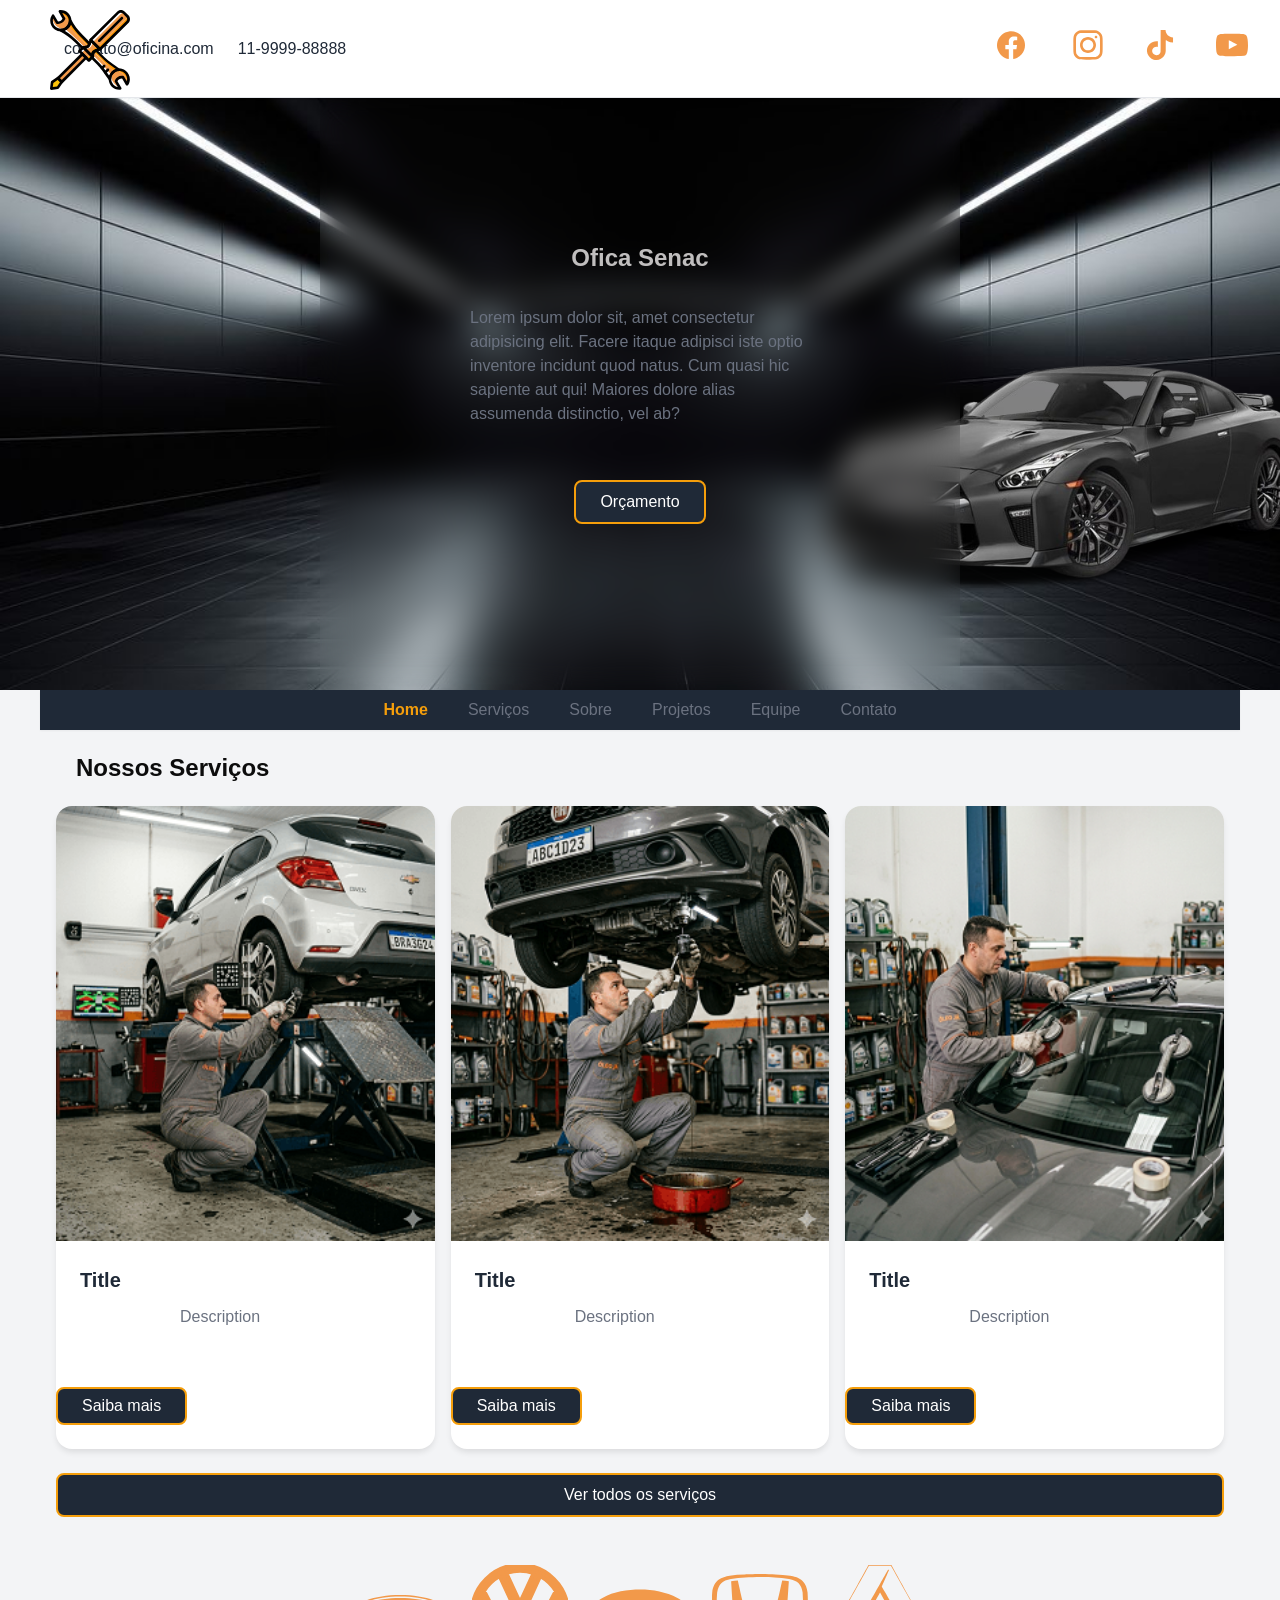
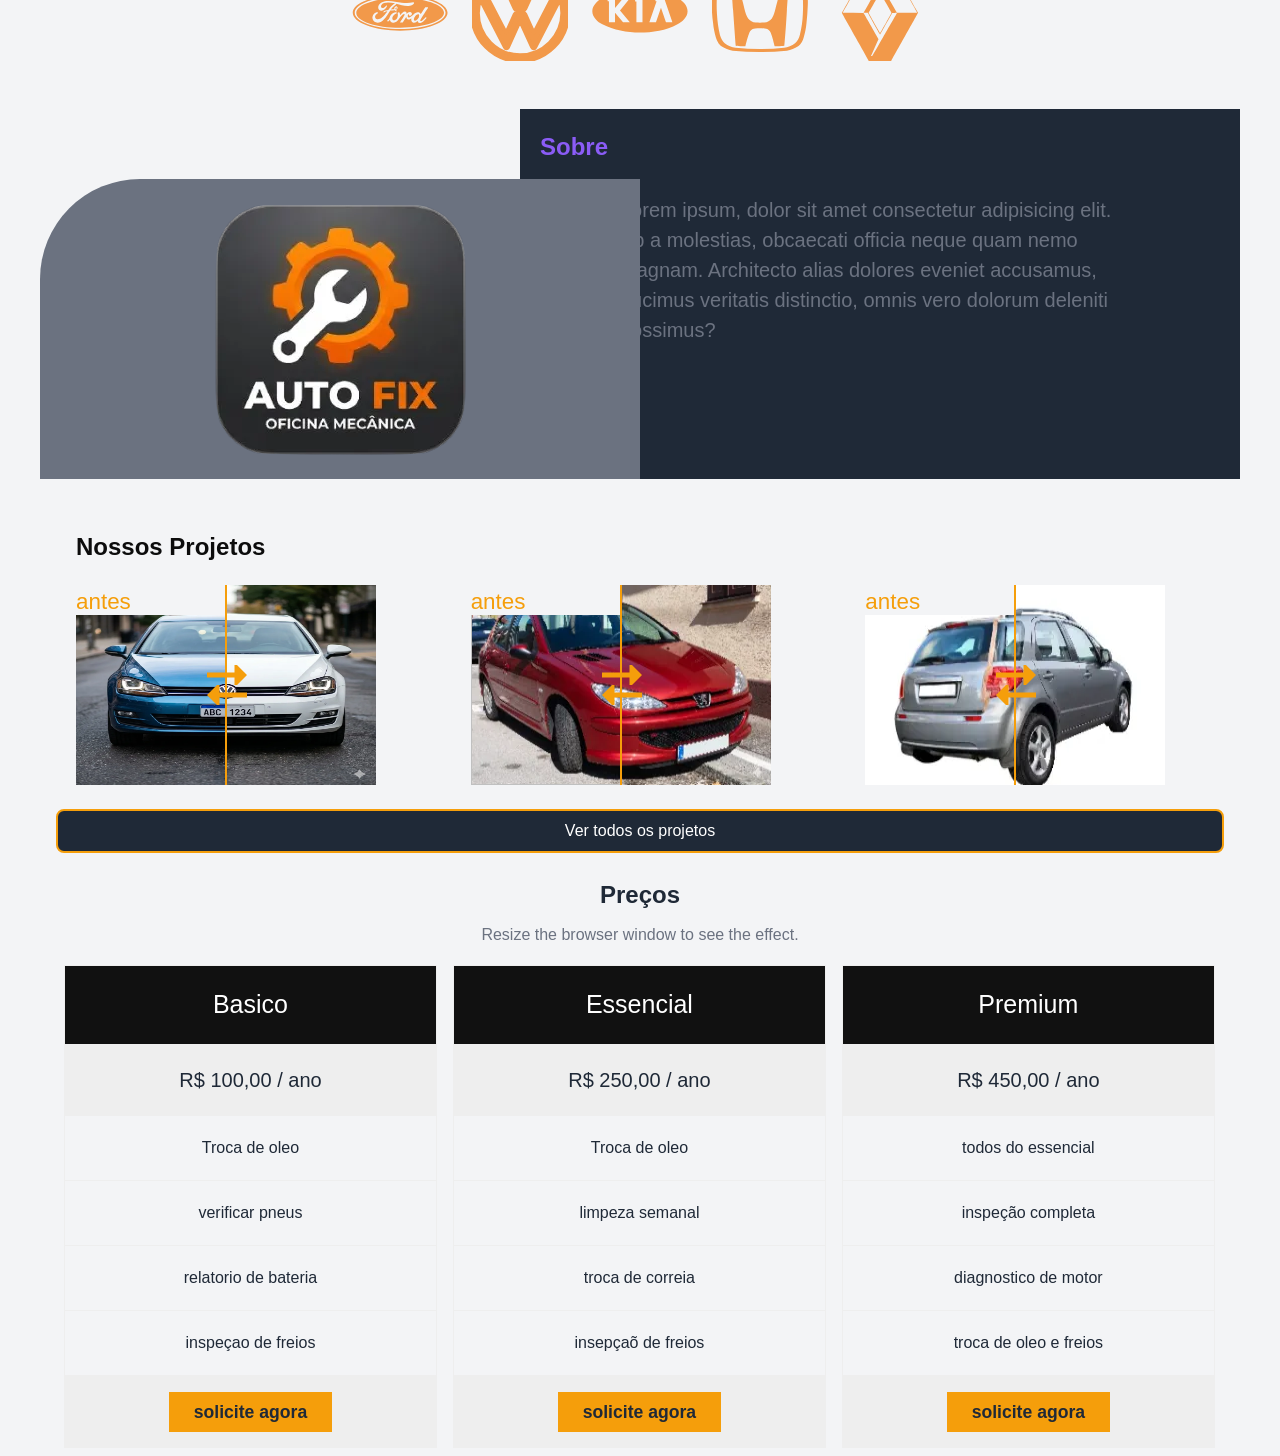
==== commit 4643f41e: "feat:add seção preços e atualizamos o css para preços" ====
--- a/index.html
+++ b/index.html
@@ -87,7 +87,7 @@
         </section>
         <section class="bem-container revelar" id="sobre">
             <div class="sobre-img">
-                <img src="assets/imagens/logo/logo.webp" alt="Imagem da Marca da oficina">
+                <img src="assets/imagens/logo.webp" alt="Imagem da Marca da oficina">
             </div>
             <div class="sobre-descricao">
                 <h2 class="bem-titulo-h2 bem-text-secondary">Sobre</h2>
@@ -127,6 +127,50 @@
                 </div>
                 <a href="projetos.html" class="bem-btn bem-btn--primary">Ver todos os projetos</a>
         </section>
+        <section class="bem-container revelar" id="mecanica geral"> 
+
+        </section>
+         <section class="bem-container revelar" id="precos">
+                        <h2 style="text-align:center">Preços</h2>
+        <p style="text-align:center">Resize the browser window to see the effect.</p>
+
+        <div class="columns">
+        <ul class="price">
+            <li class="header">Basico</li>
+            <li class="grey">R$ 100,00 / ano</li>
+            <li>Troca de oleo</li>
+            <li>verificar pneus</li>
+            <li>relatorio de bateria </li>
+            <li>inspeçao de freios</li>
+            <li class="grey"><a href="#" class="button">solicite agora</a></li>
+        </ul>
+        </div>
+
+        <div class="columns">
+        <ul class="price">
+            <li class="header" >Essencial</li>
+            <li class="grey">R$ 250,00 / ano</li>
+            <li>Troca de oleo</li>
+            <li>limpeza semanal</li>
+            <li>troca de correia</li>
+            <li>insepçaõ de freios</li>
+            <li class="grey"><a href="#" class="button">solicite agora</a></li>
+        </ul>
+        </div>
+
+        <div class="columns">
+        <ul class="price">
+            <li class="header">Premium</li>
+            <li class="grey">R$ 450,00 / ano</li>
+            <li>todos do essencial</li>
+            <li>inspeção completa</li>
+            <li>diagnostico de motor </li>
+            <li>troca de oleo e freios</li>
+            <li class="grey"><a href="#" class="button">solicite agora</a></li>
+        </ul>
+        </div>
+         </section>
+
         <section class="bem-container revelar" id="equipe">
 
         </section>
--- a/assets/css/microframework.css
+++ b/assets/css/microframework.css
@@ -564,6 +564,60 @@
   font-size: 1.4rem;
 }
 
+
 .img-comp-overlay{
   border-right: solid 2px var(--bem-terciary);
+}
+
+.columns {
+  float: left;
+  width: 33.3%;
+  padding: 8px;
+}
+
+.price {
+  list-style-type: none;
+  border: 1px solid #eee;
+  margin: 0;
+  padding: 0;
+  -webkit-transition: 0.3s;
+  transition: 0.3s;
+}
+
+.price:hover {
+  box-shadow: 0 8px 12px 0 rgba(0,0,0,0.2)
+}
+
+.price .header {
+  background-color: #111;
+  color: white;
+  font-size: 25px;
+}
+
+.price li {
+  border-bottom: 1px solid #eee;
+  padding: 20px;
+  text-align: center;
+}
+
+.price .grey {
+  background-color: #eee;
+  font-size: 20px;
+}
+
+.button {
+  background-color: var(--bem-terciary);
+  border: none;
+  color: var(--bem-text);
+  padding: 10px 25px;
+  text-align: center;
+  text-decoration: none;
+  font-size:1.1rem;
+  font-weight: 600;
+}
+
+@media only screen and (max-width: 600px) {
+  .columns {
+    width: 100%;
+  }
 }
--- a/assets/css/microframework.css
+++ b/assets/css/microframework.css
@@ -564,6 +564,60 @@
   font-size: 1.4rem;
 }
 
+
 .img-comp-overlay{
   border-right: solid 2px var(--bem-terciary);
+}
+
+.columns {
+  float: left;
+  width: 33.3%;
+  padding: 8px;
+}
+
+.price {
+  list-style-type: none;
+  border: 1px solid #eee;
+  margin: 0;
+  padding: 0;
+  -webkit-transition: 0.3s;
+  transition: 0.3s;
+}
+
+.price:hover {
+  box-shadow: 0 8px 12px 0 rgba(0,0,0,0.2)
+}
+
+.price .header {
+  background-color: #111;
+  color: white;
+  font-size: 25px;
+}
+
+.price li {
+  border-bottom: 1px solid #eee;
+  padding: 20px;
+  text-align: center;
+}
+
+.price .grey {
+  background-color: #eee;
+  font-size: 20px;
+}
+
+.button {
+  background-color: var(--bem-terciary);
+  border: none;
+  color: var(--bem-text);
+  padding: 10px 25px;
+  text-align: center;
+  text-decoration: none;
+  font-size:1.1rem;
+  font-weight: 600;
+}
+
+@media only screen and (max-width: 600px) {
+  .columns {
+    width: 100%;
+  }
 }
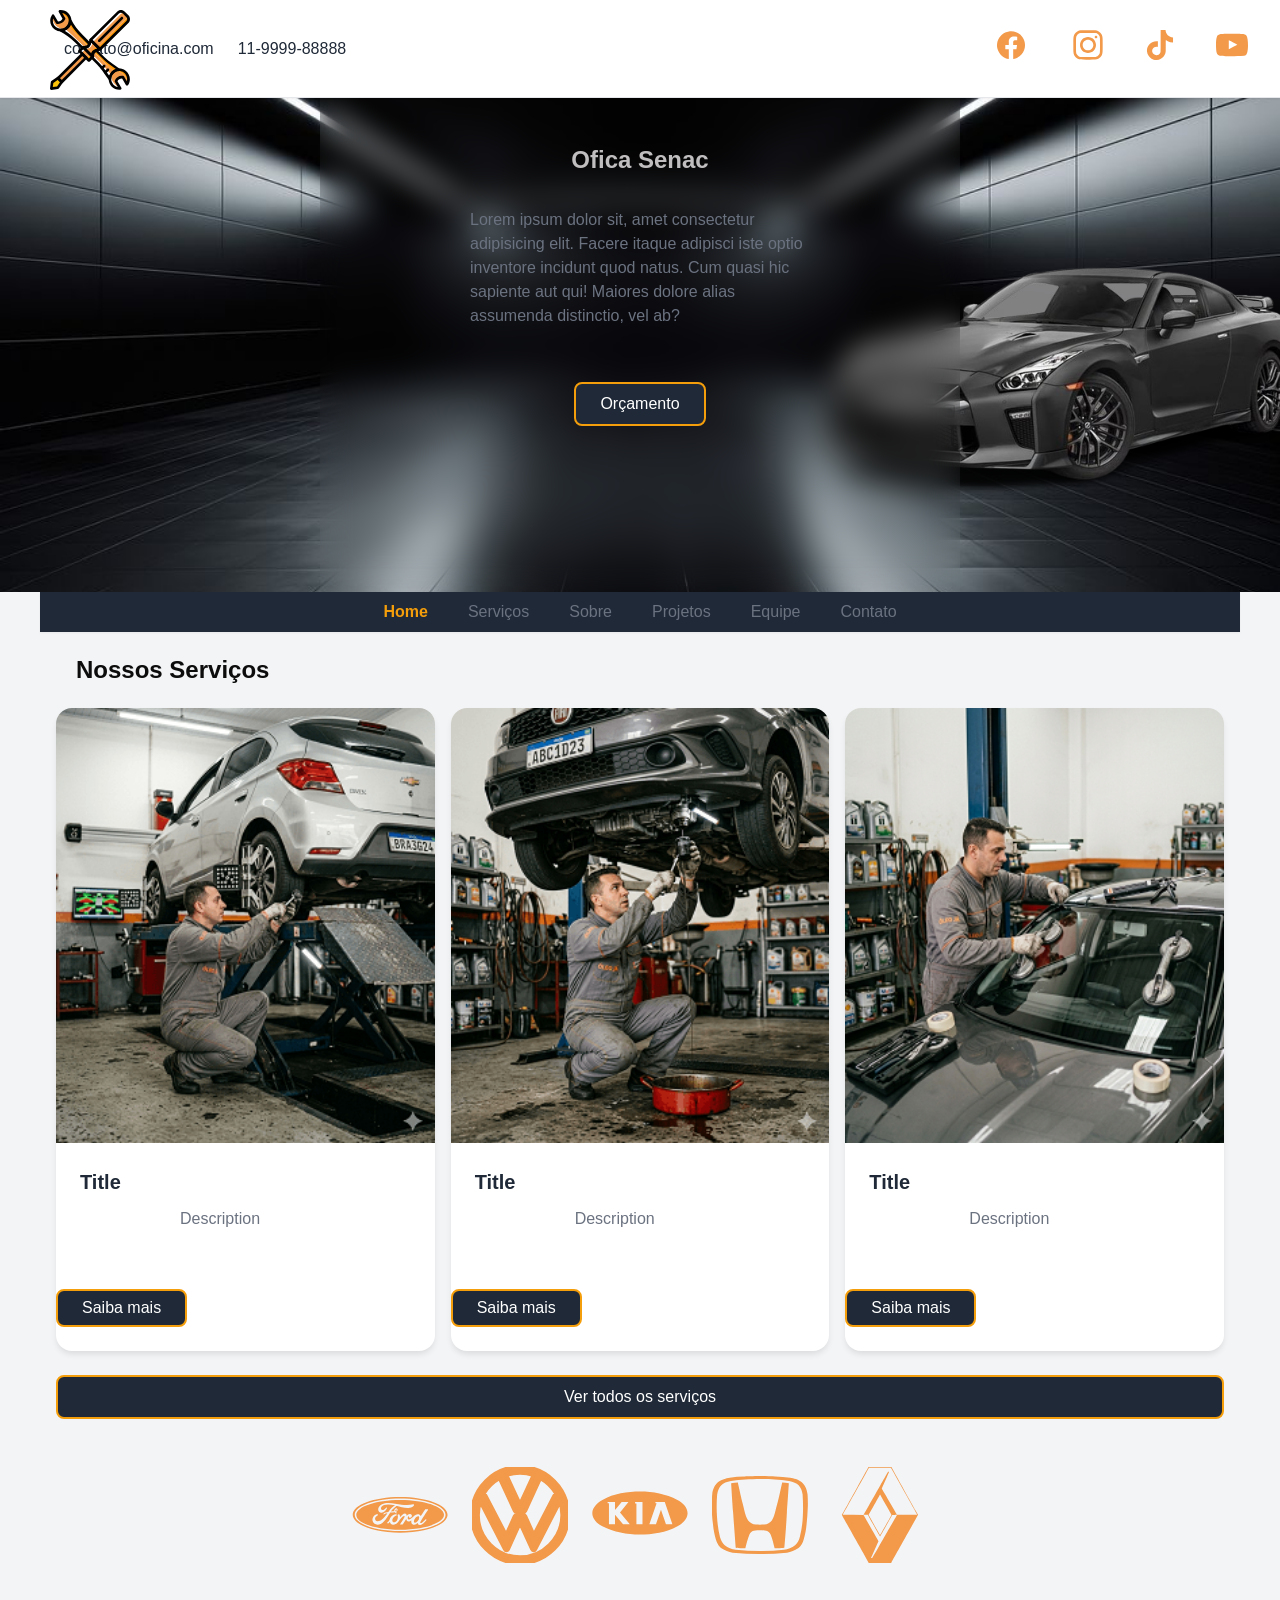
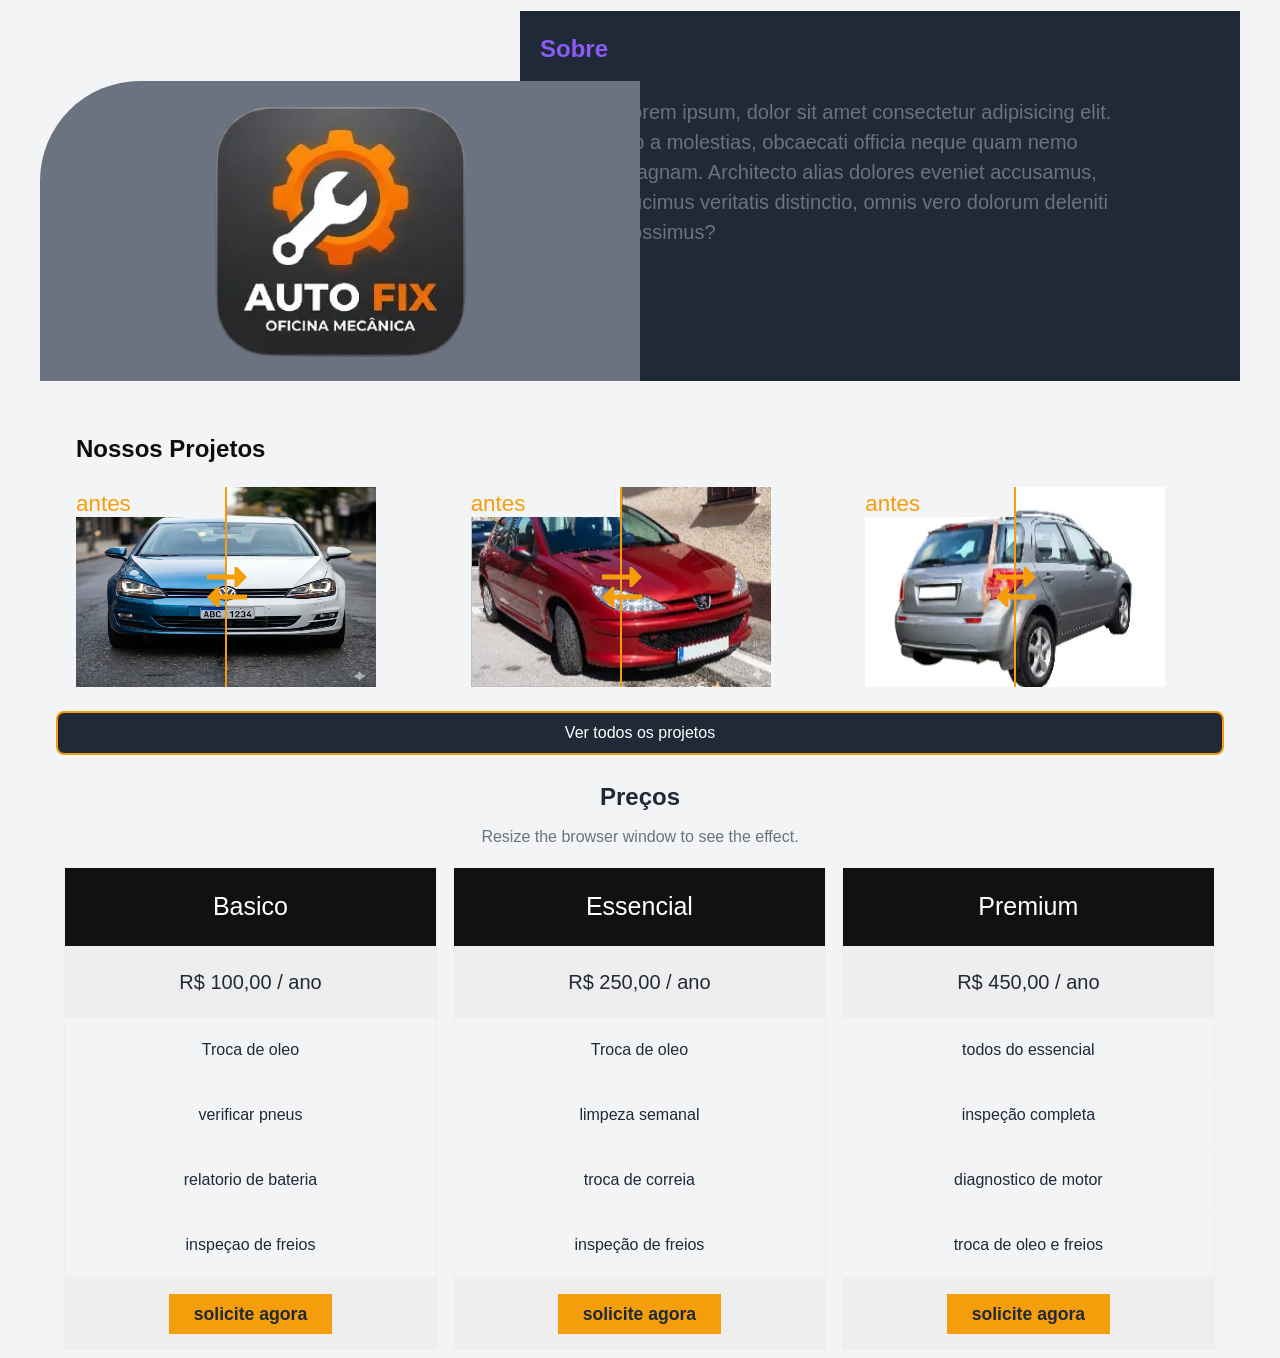
==== commit 5570af3b: "feat: Criação da seçao equipe pela IA" ====
--- a/index.html
+++ b/index.html
@@ -153,7 +153,7 @@
             <li>Troca de oleo</li>
             <li>limpeza semanal</li>
             <li>troca de correia</li>
-            <li>insepçaõ de freios</li>
+            <li>inspeção de freios</li>
             <li class="grey"><a href="#" class="button">solicite agora</a></li>
         </ul>
         </div>
--- a/assets/css/microframework.css
+++ b/assets/css/microframework.css
@@ -127,20 +127,6 @@
   height: 370px;
   color: var(--bem-light);
   background-color: var(--bem-dark);
-}
-.bem-navbar{
- display: flex;
-  align-items: center;
-  justify-content: space-around;
-  padding: var(--bem-spacing-md) var(--bem-spacing-lg);
-  box-shadow: var(--bem-shadow-sm);
-  transition: background .25s;
-  position: sticky;
-  top: 0;
-  background-color: var(--bem-dark);
-  color: var(--bem-dark);
-  z-index: 100;
-  width: 100%;
 }
 .bem-navbar--secundaria{
   display: flex;
@@ -376,7 +362,7 @@
   box-shadow:var(--bem-shadow-sm);
   border-bottom:1px solid var(--bem-border);
   transition:background .25s;
-  position:sticky; top:0; z-index:100;
+  position:fixed; top:0; z-index:100; width:100%;
 }
 .bem-navbar--dark{ background-color:var(--bem-dark);color:#fff }
 .bem-navbar__brand{ font-size:1.5rem;font-weight:700;text-decoration:none;color:inherit}
--- a/assets/css/microframework.css
+++ b/assets/css/microframework.css
@@ -127,20 +127,6 @@
   height: 370px;
   color: var(--bem-light);
   background-color: var(--bem-dark);
-}
-.bem-navbar{
- display: flex;
-  align-items: center;
-  justify-content: space-around;
-  padding: var(--bem-spacing-md) var(--bem-spacing-lg);
-  box-shadow: var(--bem-shadow-sm);
-  transition: background .25s;
-  position: sticky;
-  top: 0;
-  background-color: var(--bem-dark);
-  color: var(--bem-dark);
-  z-index: 100;
-  width: 100%;
 }
 .bem-navbar--secundaria{
   display: flex;
@@ -376,7 +362,7 @@
   box-shadow:var(--bem-shadow-sm);
   border-bottom:1px solid var(--bem-border);
   transition:background .25s;
-  position:sticky; top:0; z-index:100;
+  position:fixed; top:0; z-index:100; width:100%;
 }
 .bem-navbar--dark{ background-color:var(--bem-dark);color:#fff }
 .bem-navbar__brand{ font-size:1.5rem;font-weight:700;text-decoration:none;color:inherit}
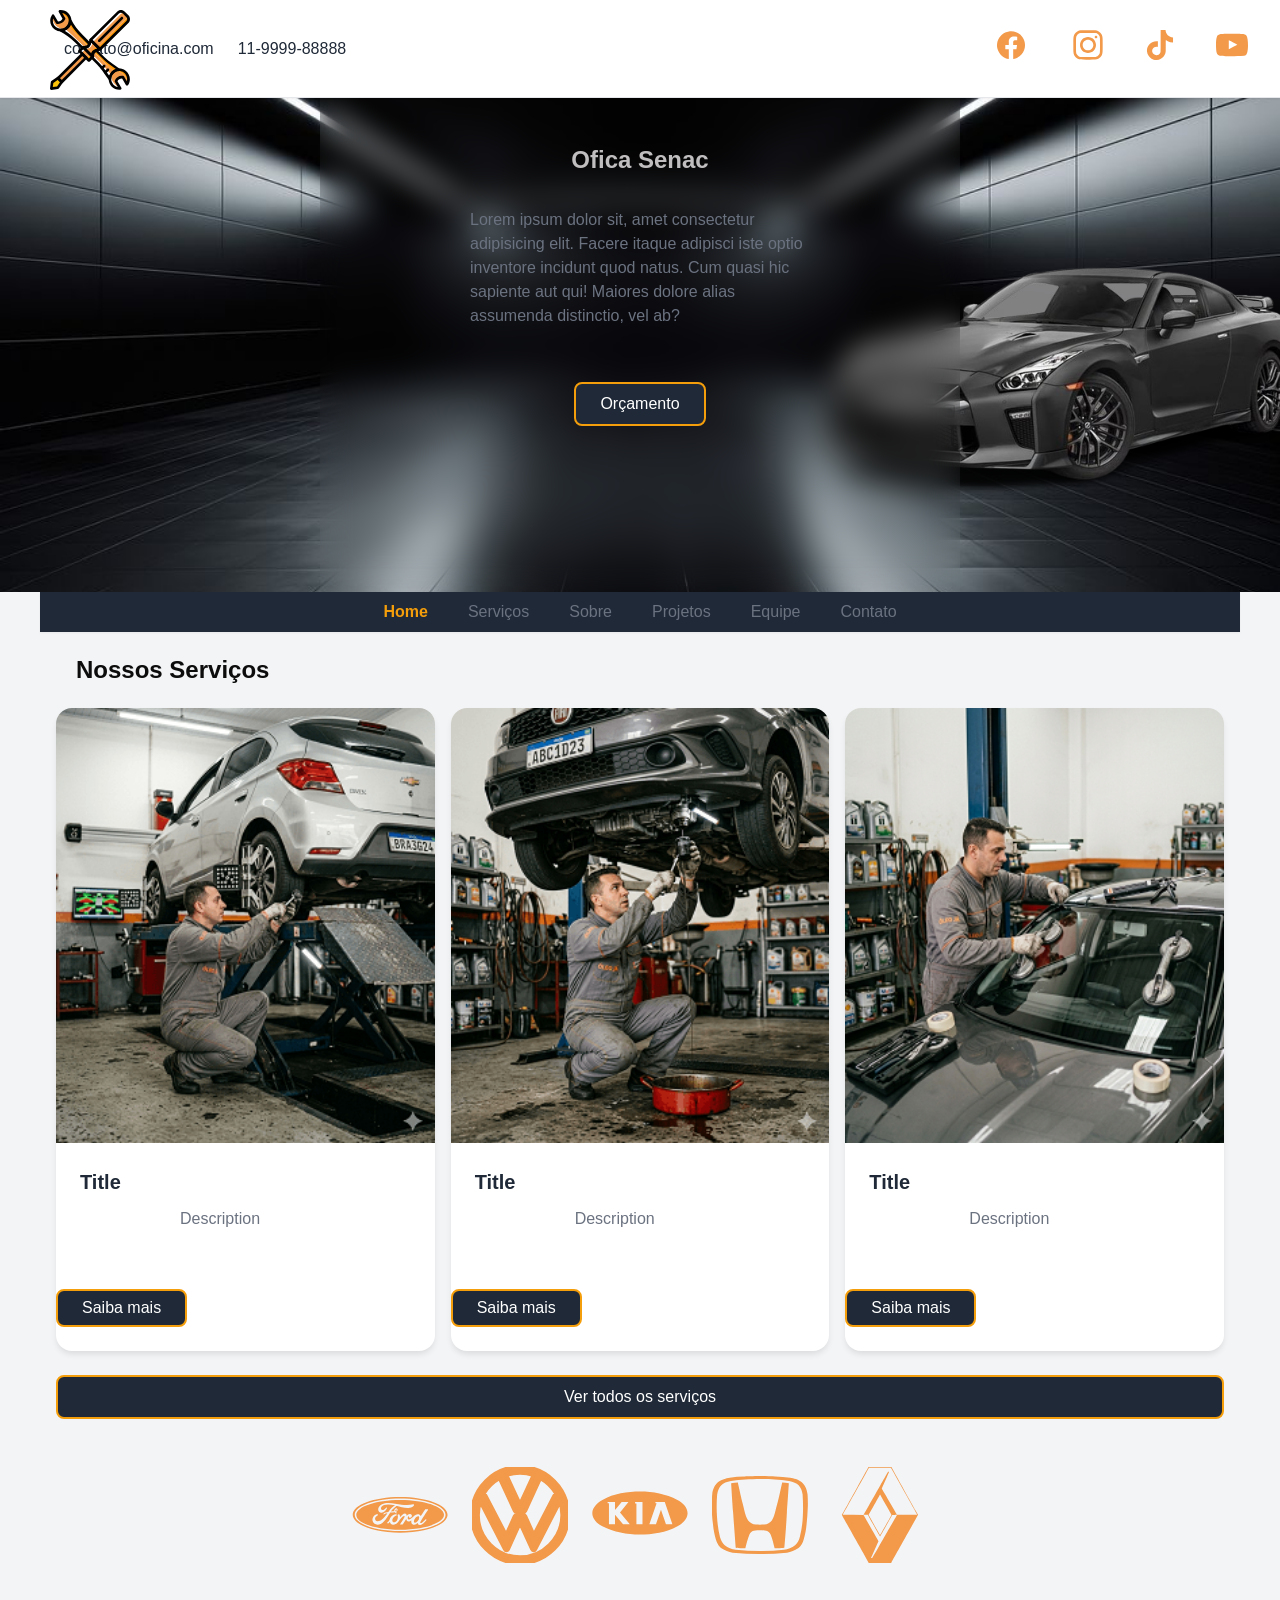
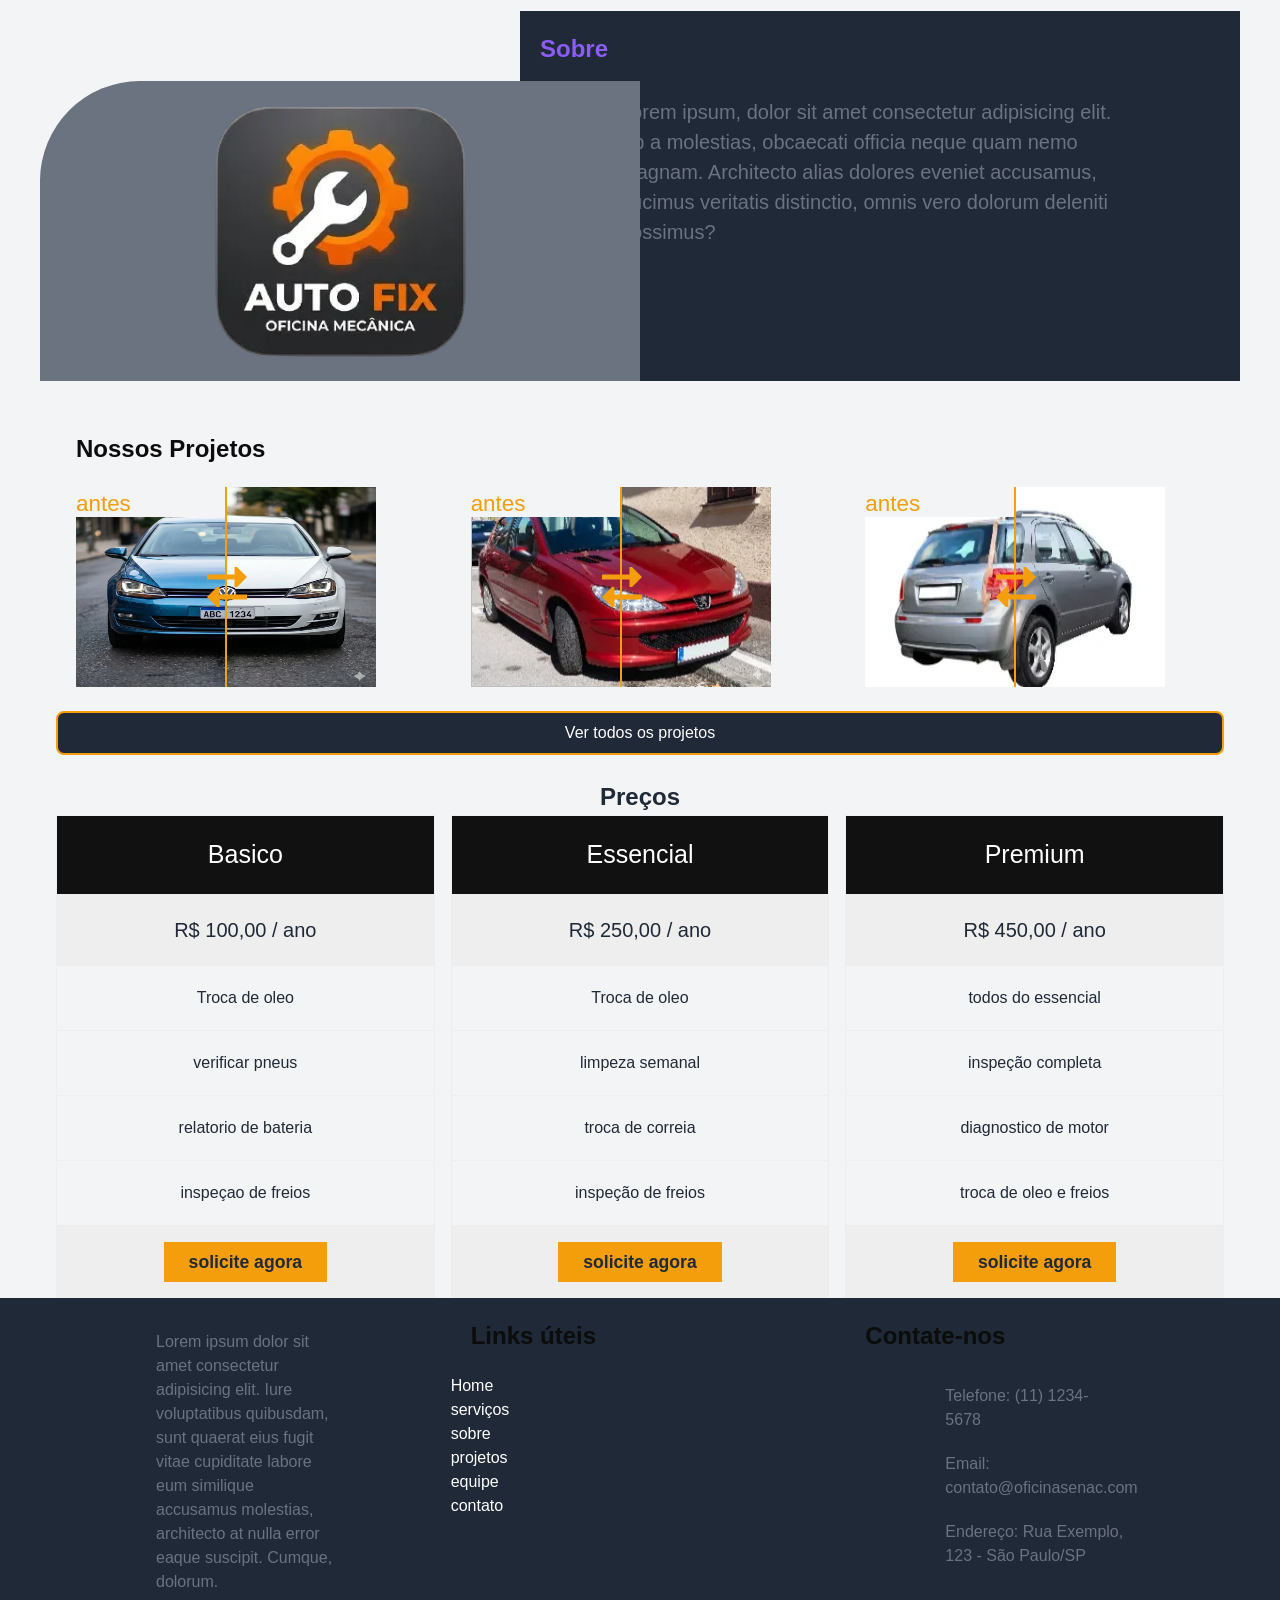
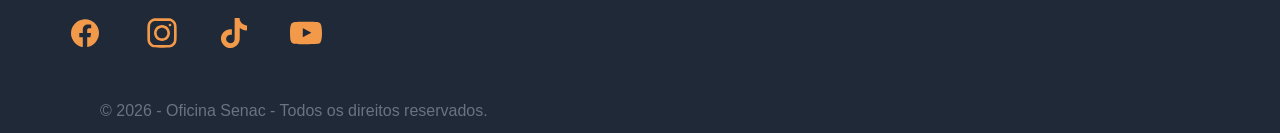
==== commit 7b2a2aad: "feat:salvando fotos do layout e footer" ====
--- a/index.html
+++ b/index.html
@@ -25,7 +25,7 @@
 <body class="bem-cursor">
     <div id="navbar-principal"></div>
     <main>
-        <section class="bem-hero">
+        <section class="bem-hero" id="hero">
             <div class="bem-hero__titulo">
                 <h1>Ofica Senac</h1>
                 <p>Lorem ipsum dolor sit, amet consectetur adipisicing elit. Facere itaque adipisci iste optio inventore incidunt quod natus. Cum quasi hic sapiente aut qui! Maiores dolore alias assumenda distinctio, vel ab?</p>
@@ -120,10 +120,7 @@
                         <div class="img-comp-img img-comp-overlay">
                             <img src="assets/imagens/imagem-projetos/batidalateral-1.webp" width="300" height="200">
                         </div>
-                    </div>
-                    
-                    
-                    
+                    </div>  
                 </div>
                 <a href="projetos.html" class="bem-btn bem-btn--primary">Ver todos os projetos</a>
         </section>
@@ -132,9 +129,7 @@
         </section>
          <section class="bem-container revelar" id="precos">
                         <h2 style="text-align:center">Preços</h2>
-        <p style="text-align:center">Resize the browser window to see the effect.</p>
-
-        <div class="columns">
+<div class="bem-grid-auto">
         <ul class="price">
             <li class="header">Basico</li>
             <li class="grey">R$ 100,00 / ano</li>
@@ -144,9 +139,7 @@
             <li>inspeçao de freios</li>
             <li class="grey"><a href="#" class="button">solicite agora</a></li>
         </ul>
-        </div>
-
-        <div class="columns">
+
         <ul class="price">
             <li class="header" >Essencial</li>
             <li class="grey">R$ 250,00 / ano</li>
@@ -156,9 +149,7 @@
             <li>inspeção de freios</li>
             <li class="grey"><a href="#" class="button">solicite agora</a></li>
         </ul>
-        </div>
-
-        <div class="columns">
+
         <ul class="price">
             <li class="header">Premium</li>
             <li class="grey">R$ 450,00 / ano</li>
@@ -168,19 +159,78 @@
             <li>troca de oleo e freios</li>
             <li class="grey"><a href="#" class="button">solicite agora</a></li>
         </ul>
+       
         </div>
          </section>
 
         <section class="bem-container revelar" id="equipe">
 
         </section>
+
         <section class="bem-container revelar" id="contato">
 
         </section>
      </main>
-     <footer>
-
-     </footer>
+
+    <footer id="footer-container">
+        <div class="bem-grid-auto bem-container">
+            <div class="footer-coluna">
+                <p class="bem-pt-xl">Lorem ipsum dolor sit amet consectetur adipisicing elit. Iure voluptatibus quibusdam, sunt quaerat eius fugit vitae cupiditate labore eum similique accusamus molestias, architecto at nulla error eaque suscipit. Cumque, dolorum.
+                    <ul class="bem-navbar__menu">
+                        <li class="bem-navbar__item">
+                            <a href="#" class="bem-navbar__link">
+                                <svg class="bem-icon-facebook" width="42px" height="42px" viewBox="0 0 24 24" fill="none" xmlns="http://www.w3.org/2000/svg"><g id="SVGRepo_bgCarrier" stroke-width="0"></g><g id="SVGRepo_tracerCarrier" stroke-linecap="round" stroke-linejoin="round"></g><g id="SVGRepo_iconCarrier"> <path d="M20 12.05C19.9813 10.5255 19.5273 9.03809 18.6915 7.76295C17.8557 6.48781 16.673 5.47804 15.2826 4.85257C13.8921 4.2271 12.3519 4.01198 10.8433 4.23253C9.33473 4.45309 7.92057 5.10013 6.7674 6.09748C5.61422 7.09482 4.77005 8.40092 4.3343 9.86195C3.89856 11.323 3.88938 12.8781 4.30786 14.3442C4.72634 15.8103 5.55504 17.1262 6.69637 18.1371C7.83769 19.148 9.24412 19.8117 10.75 20.05V14.38H8.75001V12.05H10.75V10.28C10.7037 9.86846 10.7483 9.45175 10.8807 9.05931C11.0131 8.66687 11.23 8.30827 11.5161 8.00882C11.8022 7.70936 12.1505 7.47635 12.5365 7.32624C12.9225 7.17612 13.3368 7.11255 13.75 7.14003C14.3498 7.14824 14.9482 7.20173 15.54 7.30003V9.30003H14.54C14.3676 9.27828 14.1924 9.29556 14.0276 9.35059C13.8627 9.40562 13.7123 9.49699 13.5875 9.61795C13.4627 9.73891 13.3667 9.88637 13.3066 10.0494C13.2464 10.2125 13.2237 10.387 13.24 10.56V12.07H15.46L15.1 14.4H13.25V20C15.1399 19.7011 16.8601 18.7347 18.0985 17.2761C19.3369 15.8175 20.0115 13.9634 20 12.05Z" fill="#f2994a"></path> </g></svg>
+                            </a>
+                        </li>
+                        <li class="bem-navbar__item">
+                            <a href="#" class="bem-navbar__link">
+                                <svg class="bem-icon-instagram" width="32px" height="32px" viewBox="0 0 24 24" fill="none" xmlns="http://www.w3.org/2000/svg"><g id="SVGRepo_bgCarrier" stroke-width="0"></g><g id="SVGRepo_tracerCarrier" stroke-linecap="round" stroke-linejoin="round"></g><g id="SVGRepo_iconCarrier"> <path fill-rule="evenodd" clip-rule="evenodd" d="M12 18C15.3137 18 18 15.3137 18 12C18 8.68629 15.3137 6 12 6C8.68629 6 6 8.68629 6 12C6 15.3137 8.68629 18 12 18ZM12 16C14.2091 16 16 14.2091 16 12C16 9.79086 14.2091 8 12 8C9.79086 8 8 9.79086 8 12C8 14.2091 9.79086 16 12 16Z" fill="#f2994a"></path> <path d="M18 5C17.4477 5 17 5.44772 17 6C17 6.55228 17.4477 7 18 7C18.5523 7 19 6.55228 19 6C19 5.44772 18.5523 5 18 5Z" fill="#f2994a"></path> <path fill-rule="evenodd" clip-rule="evenodd" d="M1.65396 4.27606C1 5.55953 1 7.23969 1 10.6V13.4C1 16.7603 1 18.4405 1.65396 19.7239C2.2292 20.8529 3.14708 21.7708 4.27606 22.346C5.55953 23 7.23969 23 10.6 23H13.4C16.7603 23 18.4405 23 19.7239 22.346C20.8529 21.7708 21.7708 20.8529 22.346 19.7239C23 18.4405 23 16.7603 23 13.4V10.6C23 7.23969 23 5.55953 22.346 4.27606C21.7708 3.14708 20.8529 2.2292 19.7239 1.65396C18.4405 1 16.7603 1 13.4 1H10.6C7.23969 1 5.55953 1 4.27606 1.65396C3.14708 2.2292 2.2292 3.14708 1.65396 4.27606ZM13.4 3H10.6C8.88684 3 7.72225 3.00156 6.82208 3.0751C5.94524 3.14674 5.49684 3.27659 5.18404 3.43597C4.43139 3.81947 3.81947 4.43139 3.43597 5.18404C3.27659 5.49684 3.14674 5.94524 3.0751 6.82208C3.00156 7.72225 3 8.88684 3 10.6V13.4C3 15.1132 3.00156 16.2777 3.0751 17.1779C3.14674 18.0548 3.27659 18.5032 3.43597 18.816C3.81947 19.5686 4.43139 20.1805 5.18404 20.564C5.49684 20.7234 5.94524 20.8533 6.82208 20.9249C7.72225 20.9984 8.88684 21 10.6 21H13.4C15.1132 21 16.2777 20.9984 17.1779 20.9249C18.0548 20.8533 18.5032 20.7234 18.816 20.564C19.5686 20.1805 20.1805 19.5686 20.564 18.816C20.7234 18.5032 20.8533 18.0548 20.9249 17.1779C20.9984 16.2777 21 15.1132 21 13.4V10.6C21 8.88684 20.9984 7.72225 20.9249 6.82208C20.8533 5.94524 20.7234 5.49684 20.564 5.18404C20.1805 4.43139 19.5686 3.81947 18.816 3.43597C18.5032 3.27659 18.0548 3.14674 17.1779 3.0751C16.2777 3.00156 15.1132 3 13.4 3Z" fill="#f2994a"></path> </g></svg>
+                            </a>
+                        </li>
+                        <li class="bem-navbar__item">
+                            <a href="#" class="bem-navbar__link">
+                                <svg class="bem-icon-tiktok" fill="#f2994a" width="32px" height="32px" viewBox="0 0 32 32" version="1.1" xmlns="http://www.w3.org/2000/svg"><g id="SVGRepo_bgCarrier" stroke-width="0"></g><g id="SVGRepo_tracerCarrier" stroke-linecap="round" stroke-linejoin="round"></g><g id="SVGRepo_iconCarrier"> <title>tiktok</title> <path d="M16.656 1.029c1.637-0.025 3.262-0.012 4.886-0.025 0.054 2.031 0.878 3.859 2.189 5.213l-0.002-0.002c1.411 1.271 3.247 2.095 5.271 2.235l0.028 0.002v5.036c-1.912-0.048-3.71-0.489-5.331-1.247l0.082 0.034c-0.784-0.377-1.447-0.764-2.077-1.196l0.052 0.034c-0.012 3.649 0.012 7.298-0.025 10.934-0.103 1.853-0.719 3.543-1.707 4.954l0.020-0.031c-1.652 2.366-4.328 3.919-7.371 4.011l-0.014 0c-0.123 0.006-0.268 0.009-0.414 0.009-1.73 0-3.347-0.482-4.725-1.319l0.040 0.023c-2.508-1.509-4.238-4.091-4.558-7.094l-0.004-0.041c-0.025-0.625-0.037-1.25-0.012-1.862 0.49-4.779 4.494-8.476 9.361-8.476 0.547 0 1.083 0.047 1.604 0.136l-0.056-0.008c0.025 1.849-0.050 3.699-0.050 5.548-0.423-0.153-0.911-0.242-1.42-0.242-1.868 0-3.457 1.194-4.045 2.861l-0.009 0.030c-0.133 0.427-0.21 0.918-0.21 1.426 0 0.206 0.013 0.41 0.037 0.61l-0.002-0.024c0.332 2.046 2.086 3.59 4.201 3.59 0.061 0 0.121-0.001 0.181-0.004l-0.009 0c1.463-0.044 2.733-0.831 3.451-1.994l0.010-0.018c0.267-0.372 0.45-0.822 0.511-1.311l0.001-0.014c0.125-2.237 0.075-4.461 0.087-6.698 0.012-5.036-0.012-10.060 0.025-15.083z"></path> </g></svg>                  </a>
+                        </li>
+                        <li class="bem-navbar__item">
+                            <a href="#" class="bem-navbar__link">
+                                <svg class="bem-icon-youtube" width="32px" height="32px" viewBox="0 -3 20 20" version="1.1" xmlns="http://www.w3.org/2000/svg" xmlns:xlink="http://www.w3.org/1999/xlink" fill="#f2994a"><g id="SVGRepo_bgCarrier" stroke-width="0"></g><g id="SVGRepo_tracerCarrier" stroke-linecap="round" stroke-linejoin="round"></g><g id="SVGRepo_iconCarrier"> <title>youtube [#168]</title> <desc>Created with Sketch.</desc> <defs> </defs> <g id="Page-1" stroke="none" stroke-width="1" fill="none" fill-rule="evenodd"> <g id="Dribbble-Light-Preview" transform="translate(-300.000000, -7442.000000)" fill="#f2994a"> <g id="icons" transform="translate(56.000000, 160.000000)"> <path d="M251.988432,7291.58588 L251.988432,7285.97425 C253.980638,7286.91168 255.523602,7287.8172 257.348463,7288.79353 C255.843351,7289.62824 253.980638,7290.56468 251.988432,7291.58588 M263.090998,7283.18289 C262.747343,7282.73013 262.161634,7282.37809 261.538073,7282.26141 C259.705243,7281.91336 248.270974,7281.91237 246.439141,7282.26141 C245.939097,7282.35515 245.493839,7282.58153 245.111335,7282.93357 C243.49964,7284.42947 244.004664,7292.45151 244.393145,7293.75096 C244.556505,7294.31342 244.767679,7294.71931 245.033639,7294.98558 C245.376298,7295.33761 245.845463,7295.57995 246.384355,7295.68865 C247.893451,7296.0008 255.668037,7296.17532 261.506198,7295.73552 C262.044094,7295.64178 262.520231,7295.39147 262.895762,7295.02447 C264.385932,7293.53455 264.28433,7285.06174 263.090998,7283.18289" id="youtube-[#168]"> </path> </g> </g> </g> </g></svg>
+                            </a>
+                        </li>
+                    </ul> 
+                </p>
+            </div>
+                <div class="footer-coluna">
+                    <h2 class="bem-titulo-h2">Links úteis</h2>
+                        <ul>
+                            <li>
+                                <a href="#index.html/#hero">Home</a>
+                            </li>
+                            <li>
+                                <a href="#index.html/#hero">serviços</a>
+                            </li>
+                            <li>
+                                <a href="#index.html/#hero">sobre</a>
+                            </li>
+                            <li>
+                                <a href="#index.html/#hero">projetos</a>
+                            </li>
+                            <li>
+                                <a href="#index.html/#hero">equipe</a>
+                            </li>
+                            <li>
+                                <a href="#index.html/#hero">contato</a>
+                            </li>
+                        </ul>
+                </div>
+                    <div class="footer-coluna">
+                        <h2 class="bem-titulo-h2">Contate-nos</h2>
+                        <p class="footer-texto">Telefone: (11) 1234-5678</p>
+                        <p class="footer-texto">Email: contato@oficinasenac.com</p>
+                        <p class="footer-texto">Endereço: Rua Exemplo, 123 - São Paulo/SP</p>
+                    </div>
+        </div>
+        <p class="footer-texto">&copy; 2026 - Oficina Senac - Todos os direitos reservados.</p>
+    </footer>
      <script src="assets/js/navbar.js"></script>
      <script src="assets/js/script.js"></script>
 </body>
--- a/assets/css/microframework.css
+++ b/assets/css/microframework.css
@@ -606,4 +606,8 @@
   .columns {
     width: 100%;
   }
+}
+#footer-container{
+  width: 100%;
+  background-color: var(--bem-dark);
 }
--- a/assets/css/microframework.css
+++ b/assets/css/microframework.css
@@ -606,4 +606,8 @@
   .columns {
     width: 100%;
   }
+}
+#footer-container{
+  width: 100%;
+  background-color: var(--bem-dark);
 }
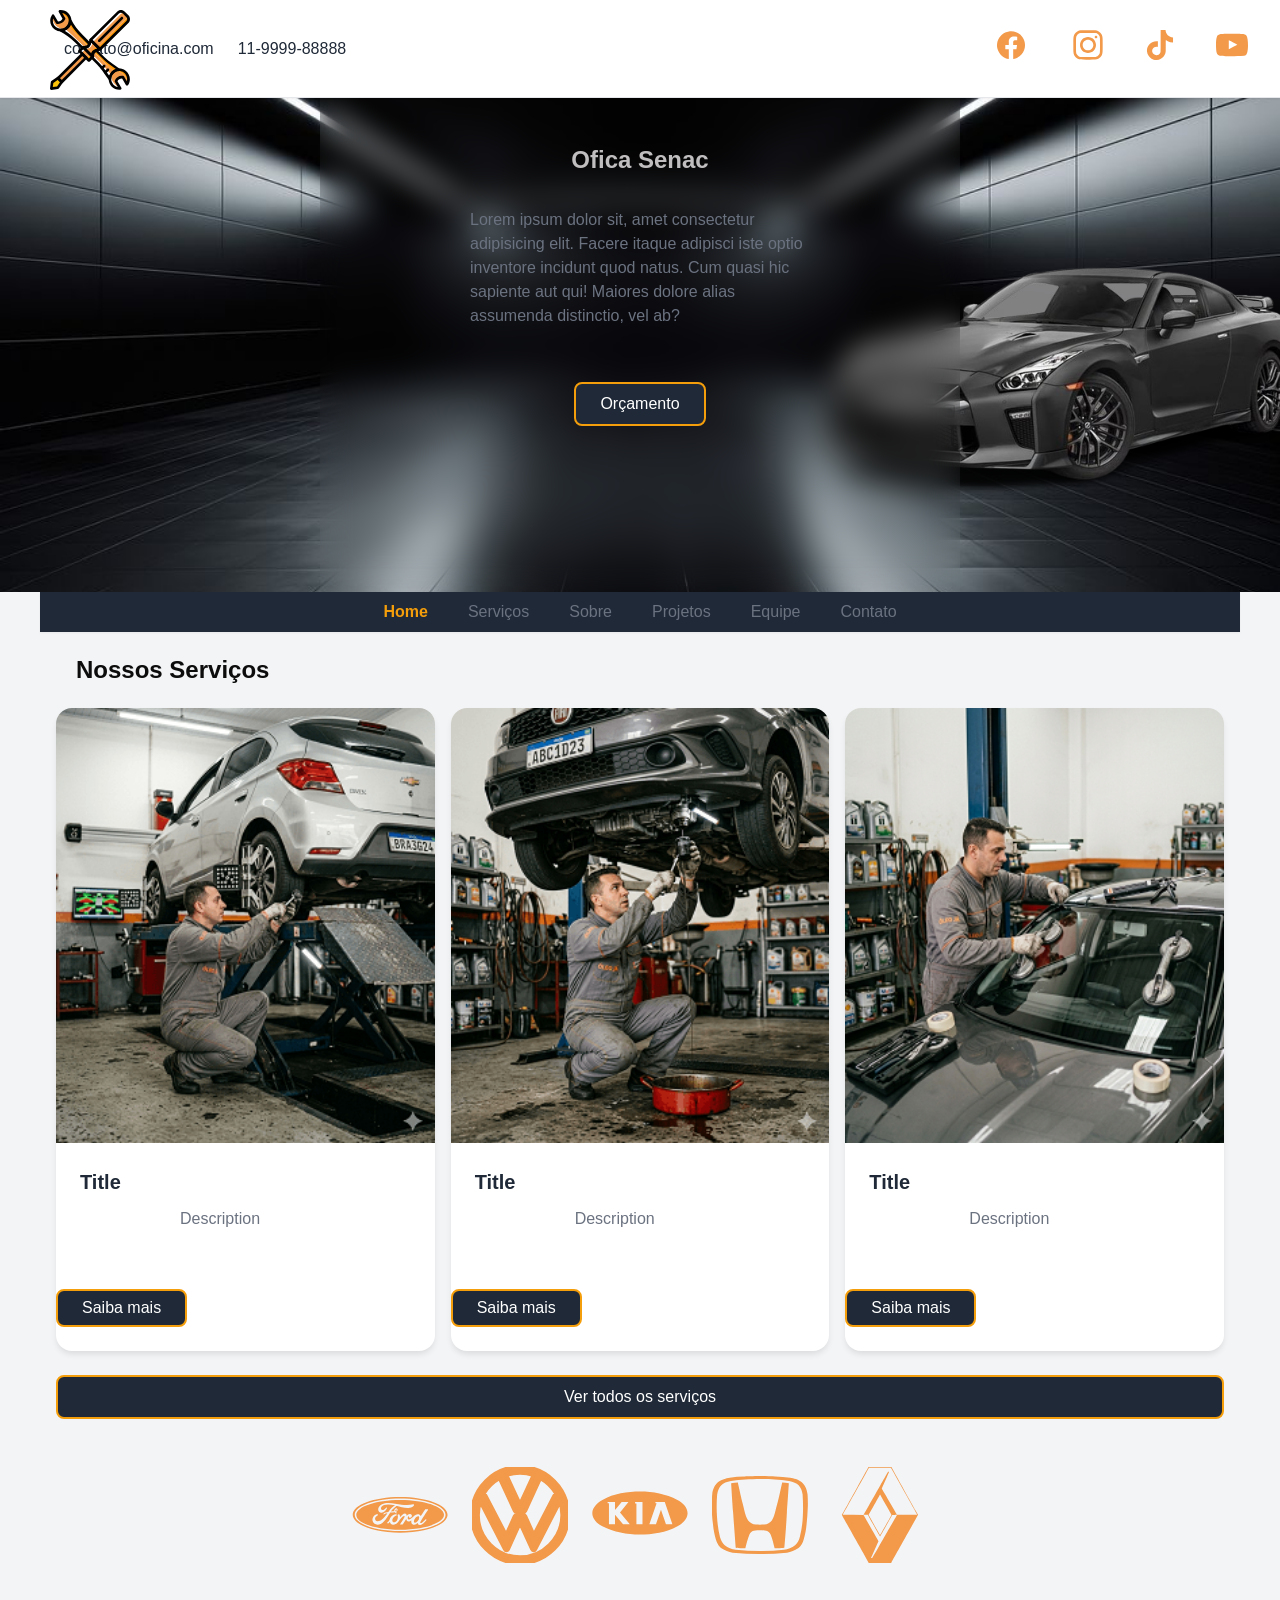
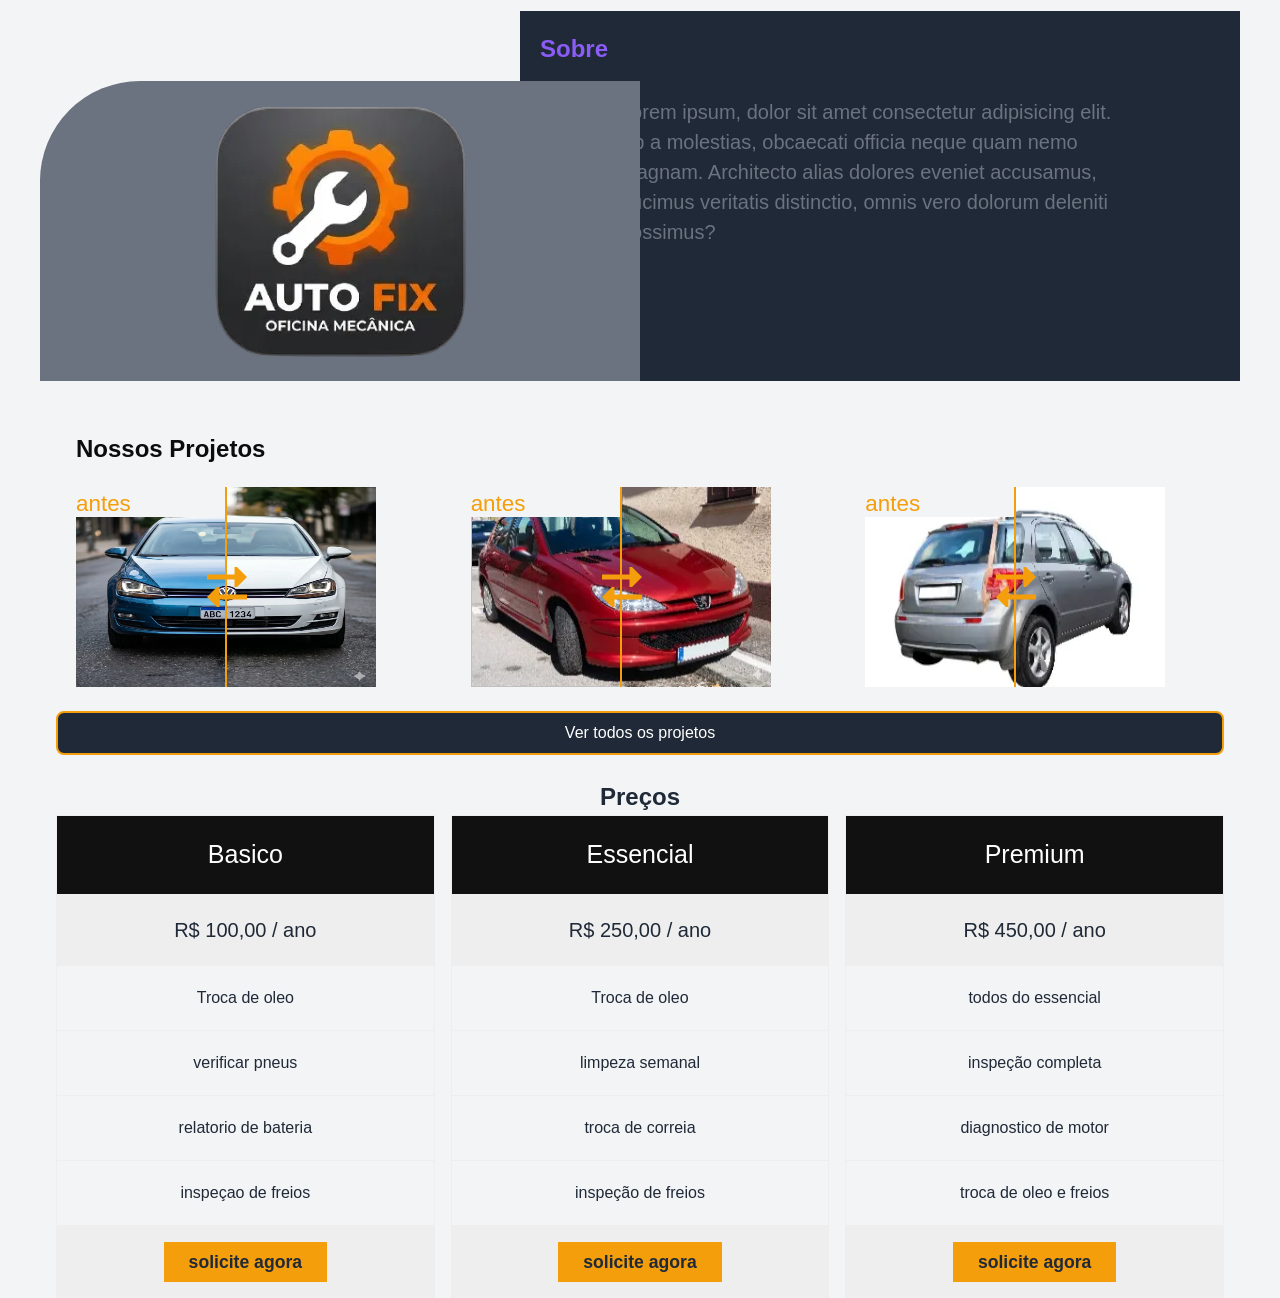
==== commit 83f65b48: "feat: add footer padronizado pelo javascript" ====
--- a/index.html
+++ b/index.html
@@ -172,65 +172,9 @@
         </section>
      </main>
 
-    <footer id="footer-container">
-        <div class="bem-grid-auto bem-container">
-            <div class="footer-coluna">
-                <p class="bem-pt-xl">Lorem ipsum dolor sit amet consectetur adipisicing elit. Iure voluptatibus quibusdam, sunt quaerat eius fugit vitae cupiditate labore eum similique accusamus molestias, architecto at nulla error eaque suscipit. Cumque, dolorum.
-                    <ul class="bem-navbar__menu">
-                        <li class="bem-navbar__item">
-                            <a href="#" class="bem-navbar__link">
-                                <svg class="bem-icon-facebook" width="42px" height="42px" viewBox="0 0 24 24" fill="none" xmlns="http://www.w3.org/2000/svg"><g id="SVGRepo_bgCarrier" stroke-width="0"></g><g id="SVGRepo_tracerCarrier" stroke-linecap="round" stroke-linejoin="round"></g><g id="SVGRepo_iconCarrier"> <path d="M20 12.05C19.9813 10.5255 19.5273 9.03809 18.6915 7.76295C17.8557 6.48781 16.673 5.47804 15.2826 4.85257C13.8921 4.2271 12.3519 4.01198 10.8433 4.23253C9.33473 4.45309 7.92057 5.10013 6.7674 6.09748C5.61422 7.09482 4.77005 8.40092 4.3343 9.86195C3.89856 11.323 3.88938 12.8781 4.30786 14.3442C4.72634 15.8103 5.55504 17.1262 6.69637 18.1371C7.83769 19.148 9.24412 19.8117 10.75 20.05V14.38H8.75001V12.05H10.75V10.28C10.7037 9.86846 10.7483 9.45175 10.8807 9.05931C11.0131 8.66687 11.23 8.30827 11.5161 8.00882C11.8022 7.70936 12.1505 7.47635 12.5365 7.32624C12.9225 7.17612 13.3368 7.11255 13.75 7.14003C14.3498 7.14824 14.9482 7.20173 15.54 7.30003V9.30003H14.54C14.3676 9.27828 14.1924 9.29556 14.0276 9.35059C13.8627 9.40562 13.7123 9.49699 13.5875 9.61795C13.4627 9.73891 13.3667 9.88637 13.3066 10.0494C13.2464 10.2125 13.2237 10.387 13.24 10.56V12.07H15.46L15.1 14.4H13.25V20C15.1399 19.7011 16.8601 18.7347 18.0985 17.2761C19.3369 15.8175 20.0115 13.9634 20 12.05Z" fill="#f2994a"></path> </g></svg>
-                            </a>
-                        </li>
-                        <li class="bem-navbar__item">
-                            <a href="#" class="bem-navbar__link">
-                                <svg class="bem-icon-instagram" width="32px" height="32px" viewBox="0 0 24 24" fill="none" xmlns="http://www.w3.org/2000/svg"><g id="SVGRepo_bgCarrier" stroke-width="0"></g><g id="SVGRepo_tracerCarrier" stroke-linecap="round" stroke-linejoin="round"></g><g id="SVGRepo_iconCarrier"> <path fill-rule="evenodd" clip-rule="evenodd" d="M12 18C15.3137 18 18 15.3137 18 12C18 8.68629 15.3137 6 12 6C8.68629 6 6 8.68629 6 12C6 15.3137 8.68629 18 12 18ZM12 16C14.2091 16 16 14.2091 16 12C16 9.79086 14.2091 8 12 8C9.79086 8 8 9.79086 8 12C8 14.2091 9.79086 16 12 16Z" fill="#f2994a"></path> <path d="M18 5C17.4477 5 17 5.44772 17 6C17 6.55228 17.4477 7 18 7C18.5523 7 19 6.55228 19 6C19 5.44772 18.5523 5 18 5Z" fill="#f2994a"></path> <path fill-rule="evenodd" clip-rule="evenodd" d="M1.65396 4.27606C1 5.55953 1 7.23969 1 10.6V13.4C1 16.7603 1 18.4405 1.65396 19.7239C2.2292 20.8529 3.14708 21.7708 4.27606 22.346C5.55953 23 7.23969 23 10.6 23H13.4C16.7603 23 18.4405 23 19.7239 22.346C20.8529 21.7708 21.7708 20.8529 22.346 19.7239C23 18.4405 23 16.7603 23 13.4V10.6C23 7.23969 23 5.55953 22.346 4.27606C21.7708 3.14708 20.8529 2.2292 19.7239 1.65396C18.4405 1 16.7603 1 13.4 1H10.6C7.23969 1 5.55953 1 4.27606 1.65396C3.14708 2.2292 2.2292 3.14708 1.65396 4.27606ZM13.4 3H10.6C8.88684 3 7.72225 3.00156 6.82208 3.0751C5.94524 3.14674 5.49684 3.27659 5.18404 3.43597C4.43139 3.81947 3.81947 4.43139 3.43597 5.18404C3.27659 5.49684 3.14674 5.94524 3.0751 6.82208C3.00156 7.72225 3 8.88684 3 10.6V13.4C3 15.1132 3.00156 16.2777 3.0751 17.1779C3.14674 18.0548 3.27659 18.5032 3.43597 18.816C3.81947 19.5686 4.43139 20.1805 5.18404 20.564C5.49684 20.7234 5.94524 20.8533 6.82208 20.9249C7.72225 20.9984 8.88684 21 10.6 21H13.4C15.1132 21 16.2777 20.9984 17.1779 20.9249C18.0548 20.8533 18.5032 20.7234 18.816 20.564C19.5686 20.1805 20.1805 19.5686 20.564 18.816C20.7234 18.5032 20.8533 18.0548 20.9249 17.1779C20.9984 16.2777 21 15.1132 21 13.4V10.6C21 8.88684 20.9984 7.72225 20.9249 6.82208C20.8533 5.94524 20.7234 5.49684 20.564 5.18404C20.1805 4.43139 19.5686 3.81947 18.816 3.43597C18.5032 3.27659 18.0548 3.14674 17.1779 3.0751C16.2777 3.00156 15.1132 3 13.4 3Z" fill="#f2994a"></path> </g></svg>
-                            </a>
-                        </li>
-                        <li class="bem-navbar__item">
-                            <a href="#" class="bem-navbar__link">
-                                <svg class="bem-icon-tiktok" fill="#f2994a" width="32px" height="32px" viewBox="0 0 32 32" version="1.1" xmlns="http://www.w3.org/2000/svg"><g id="SVGRepo_bgCarrier" stroke-width="0"></g><g id="SVGRepo_tracerCarrier" stroke-linecap="round" stroke-linejoin="round"></g><g id="SVGRepo_iconCarrier"> <title>tiktok</title> <path d="M16.656 1.029c1.637-0.025 3.262-0.012 4.886-0.025 0.054 2.031 0.878 3.859 2.189 5.213l-0.002-0.002c1.411 1.271 3.247 2.095 5.271 2.235l0.028 0.002v5.036c-1.912-0.048-3.71-0.489-5.331-1.247l0.082 0.034c-0.784-0.377-1.447-0.764-2.077-1.196l0.052 0.034c-0.012 3.649 0.012 7.298-0.025 10.934-0.103 1.853-0.719 3.543-1.707 4.954l0.020-0.031c-1.652 2.366-4.328 3.919-7.371 4.011l-0.014 0c-0.123 0.006-0.268 0.009-0.414 0.009-1.73 0-3.347-0.482-4.725-1.319l0.040 0.023c-2.508-1.509-4.238-4.091-4.558-7.094l-0.004-0.041c-0.025-0.625-0.037-1.25-0.012-1.862 0.49-4.779 4.494-8.476 9.361-8.476 0.547 0 1.083 0.047 1.604 0.136l-0.056-0.008c0.025 1.849-0.050 3.699-0.050 5.548-0.423-0.153-0.911-0.242-1.42-0.242-1.868 0-3.457 1.194-4.045 2.861l-0.009 0.030c-0.133 0.427-0.21 0.918-0.21 1.426 0 0.206 0.013 0.41 0.037 0.61l-0.002-0.024c0.332 2.046 2.086 3.59 4.201 3.59 0.061 0 0.121-0.001 0.181-0.004l-0.009 0c1.463-0.044 2.733-0.831 3.451-1.994l0.010-0.018c0.267-0.372 0.45-0.822 0.511-1.311l0.001-0.014c0.125-2.237 0.075-4.461 0.087-6.698 0.012-5.036-0.012-10.060 0.025-15.083z"></path> </g></svg>                  </a>
-                        </li>
-                        <li class="bem-navbar__item">
-                            <a href="#" class="bem-navbar__link">
-                                <svg class="bem-icon-youtube" width="32px" height="32px" viewBox="0 -3 20 20" version="1.1" xmlns="http://www.w3.org/2000/svg" xmlns:xlink="http://www.w3.org/1999/xlink" fill="#f2994a"><g id="SVGRepo_bgCarrier" stroke-width="0"></g><g id="SVGRepo_tracerCarrier" stroke-linecap="round" stroke-linejoin="round"></g><g id="SVGRepo_iconCarrier"> <title>youtube [#168]</title> <desc>Created with Sketch.</desc> <defs> </defs> <g id="Page-1" stroke="none" stroke-width="1" fill="none" fill-rule="evenodd"> <g id="Dribbble-Light-Preview" transform="translate(-300.000000, -7442.000000)" fill="#f2994a"> <g id="icons" transform="translate(56.000000, 160.000000)"> <path d="M251.988432,7291.58588 L251.988432,7285.97425 C253.980638,7286.91168 255.523602,7287.8172 257.348463,7288.79353 C255.843351,7289.62824 253.980638,7290.56468 251.988432,7291.58588 M263.090998,7283.18289 C262.747343,7282.73013 262.161634,7282.37809 261.538073,7282.26141 C259.705243,7281.91336 248.270974,7281.91237 246.439141,7282.26141 C245.939097,7282.35515 245.493839,7282.58153 245.111335,7282.93357 C243.49964,7284.42947 244.004664,7292.45151 244.393145,7293.75096 C244.556505,7294.31342 244.767679,7294.71931 245.033639,7294.98558 C245.376298,7295.33761 245.845463,7295.57995 246.384355,7295.68865 C247.893451,7296.0008 255.668037,7296.17532 261.506198,7295.73552 C262.044094,7295.64178 262.520231,7295.39147 262.895762,7295.02447 C264.385932,7293.53455 264.28433,7285.06174 263.090998,7283.18289" id="youtube-[#168]"> </path> </g> </g> </g> </g></svg>
-                            </a>
-                        </li>
-                    </ul> 
-                </p>
-            </div>
-                <div class="footer-coluna">
-                    <h2 class="bem-titulo-h2">Links úteis</h2>
-                        <ul>
-                            <li>
-                                <a href="#index.html/#hero">Home</a>
-                            </li>
-                            <li>
-                                <a href="#index.html/#hero">serviços</a>
-                            </li>
-                            <li>
-                                <a href="#index.html/#hero">sobre</a>
-                            </li>
-                            <li>
-                                <a href="#index.html/#hero">projetos</a>
-                            </li>
-                            <li>
-                                <a href="#index.html/#hero">equipe</a>
-                            </li>
-                            <li>
-                                <a href="#index.html/#hero">contato</a>
-                            </li>
-                        </ul>
-                </div>
-                    <div class="footer-coluna">
-                        <h2 class="bem-titulo-h2">Contate-nos</h2>
-                        <p class="footer-texto">Telefone: (11) 1234-5678</p>
-                        <p class="footer-texto">Email: contato@oficinasenac.com</p>
-                        <p class="footer-texto">Endereço: Rua Exemplo, 123 - São Paulo/SP</p>
-                    </div>
-        </div>
-        <p class="footer-texto">&copy; 2026 - Oficina Senac - Todos os direitos reservados.</p>
-    </footer>
+    <footer id="footer-container"></footer>
+    <script src="assets/js/footer.js"></script>
+
      <script src="assets/js/navbar.js"></script>
      <script src="assets/js/script.js"></script>
 </body>
--- a/assets/css/microframework.css
+++ b/assets/css/microframework.css
@@ -610,4 +610,17 @@
 #footer-container{
   width: 100%;
   background-color: var(--bem-dark);
+  display: flex;
+  flex-direction: column;
+  justify-content: center;
+  align-items: center;
+  gap: 15px;
+}
+.bem-navbar__footer{
+  list-style: none;
+  display: flex; 
+  flex-direction: column;
+  justify-content: center;
+  align-items: center;
+  gap: 15px;
 }
--- a/assets/css/microframework.css
+++ b/assets/css/microframework.css
@@ -610,4 +610,17 @@
 #footer-container{
   width: 100%;
   background-color: var(--bem-dark);
+  display: flex;
+  flex-direction: column;
+  justify-content: center;
+  align-items: center;
+  gap: 15px;
+}
+.bem-navbar__footer{
+  list-style: none;
+  display: flex; 
+  flex-direction: column;
+  justify-content: center;
+  align-items: center;
+  gap: 15px;
 }
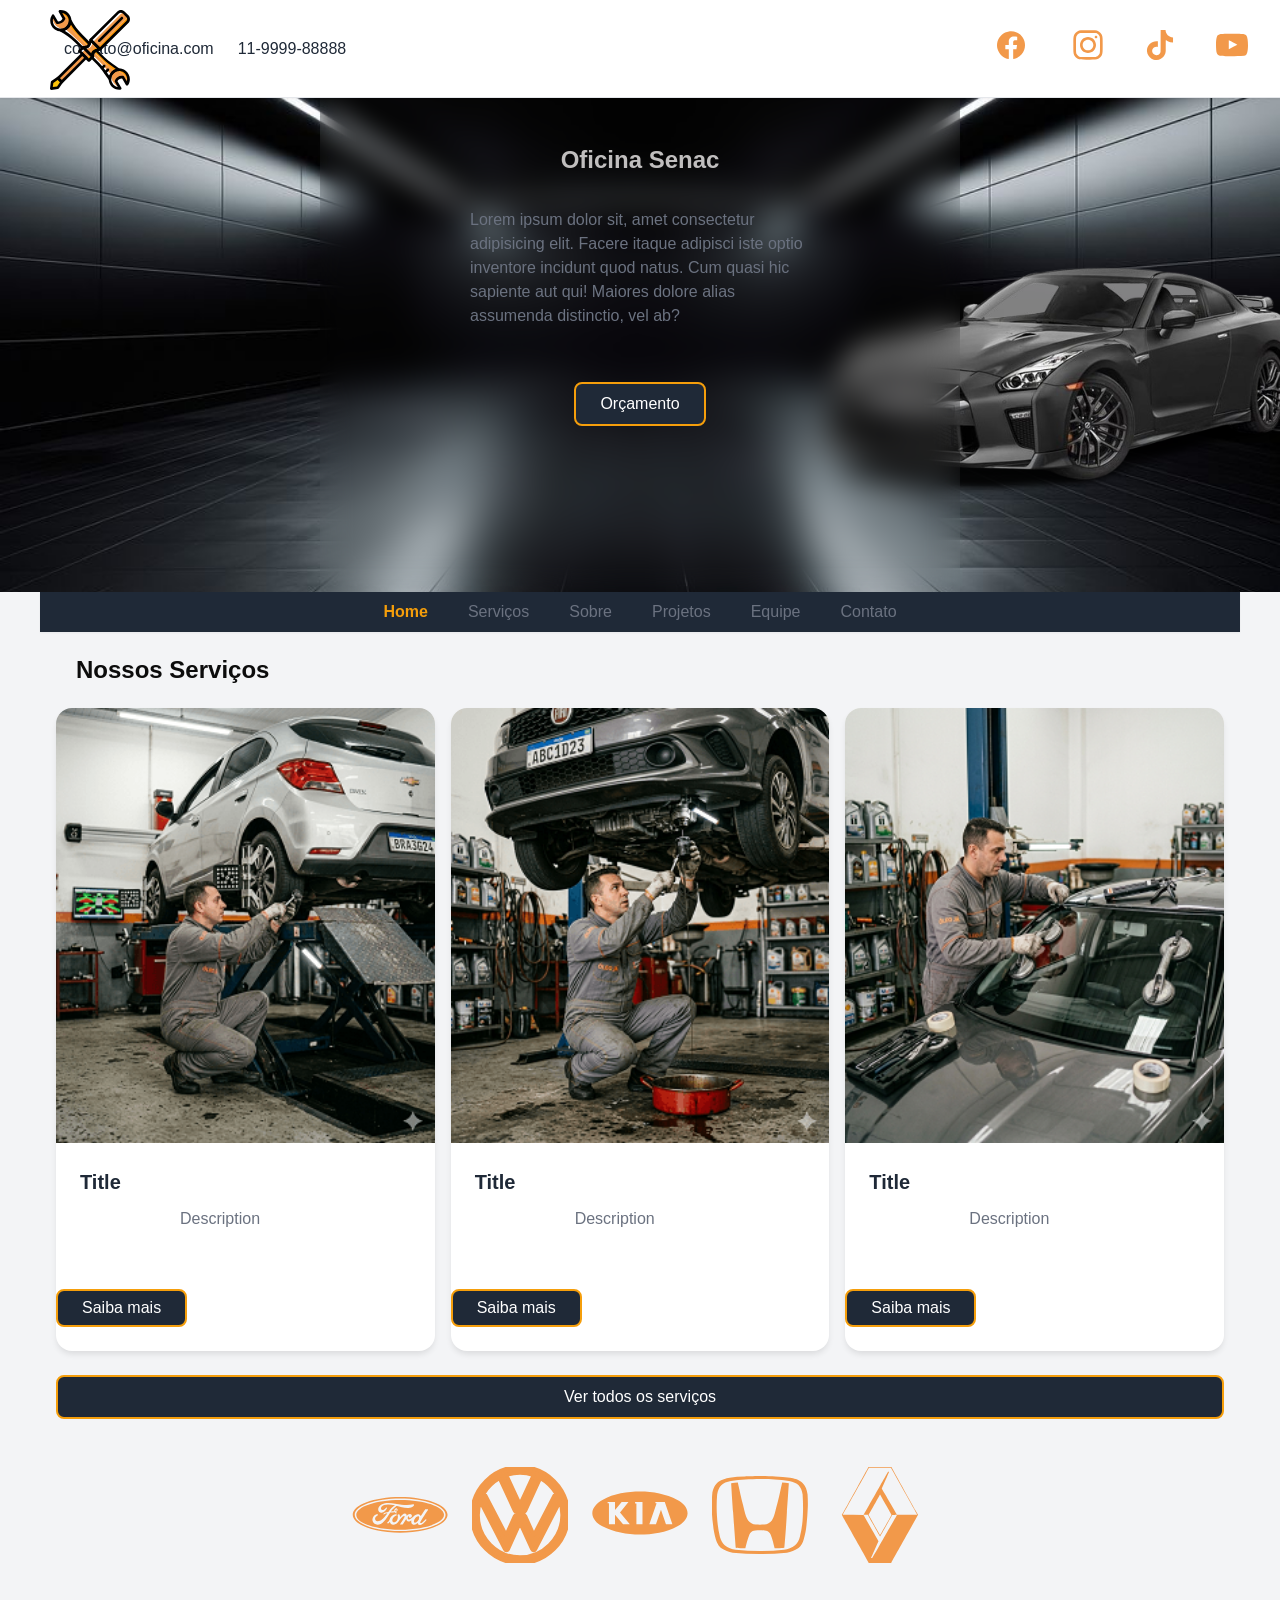
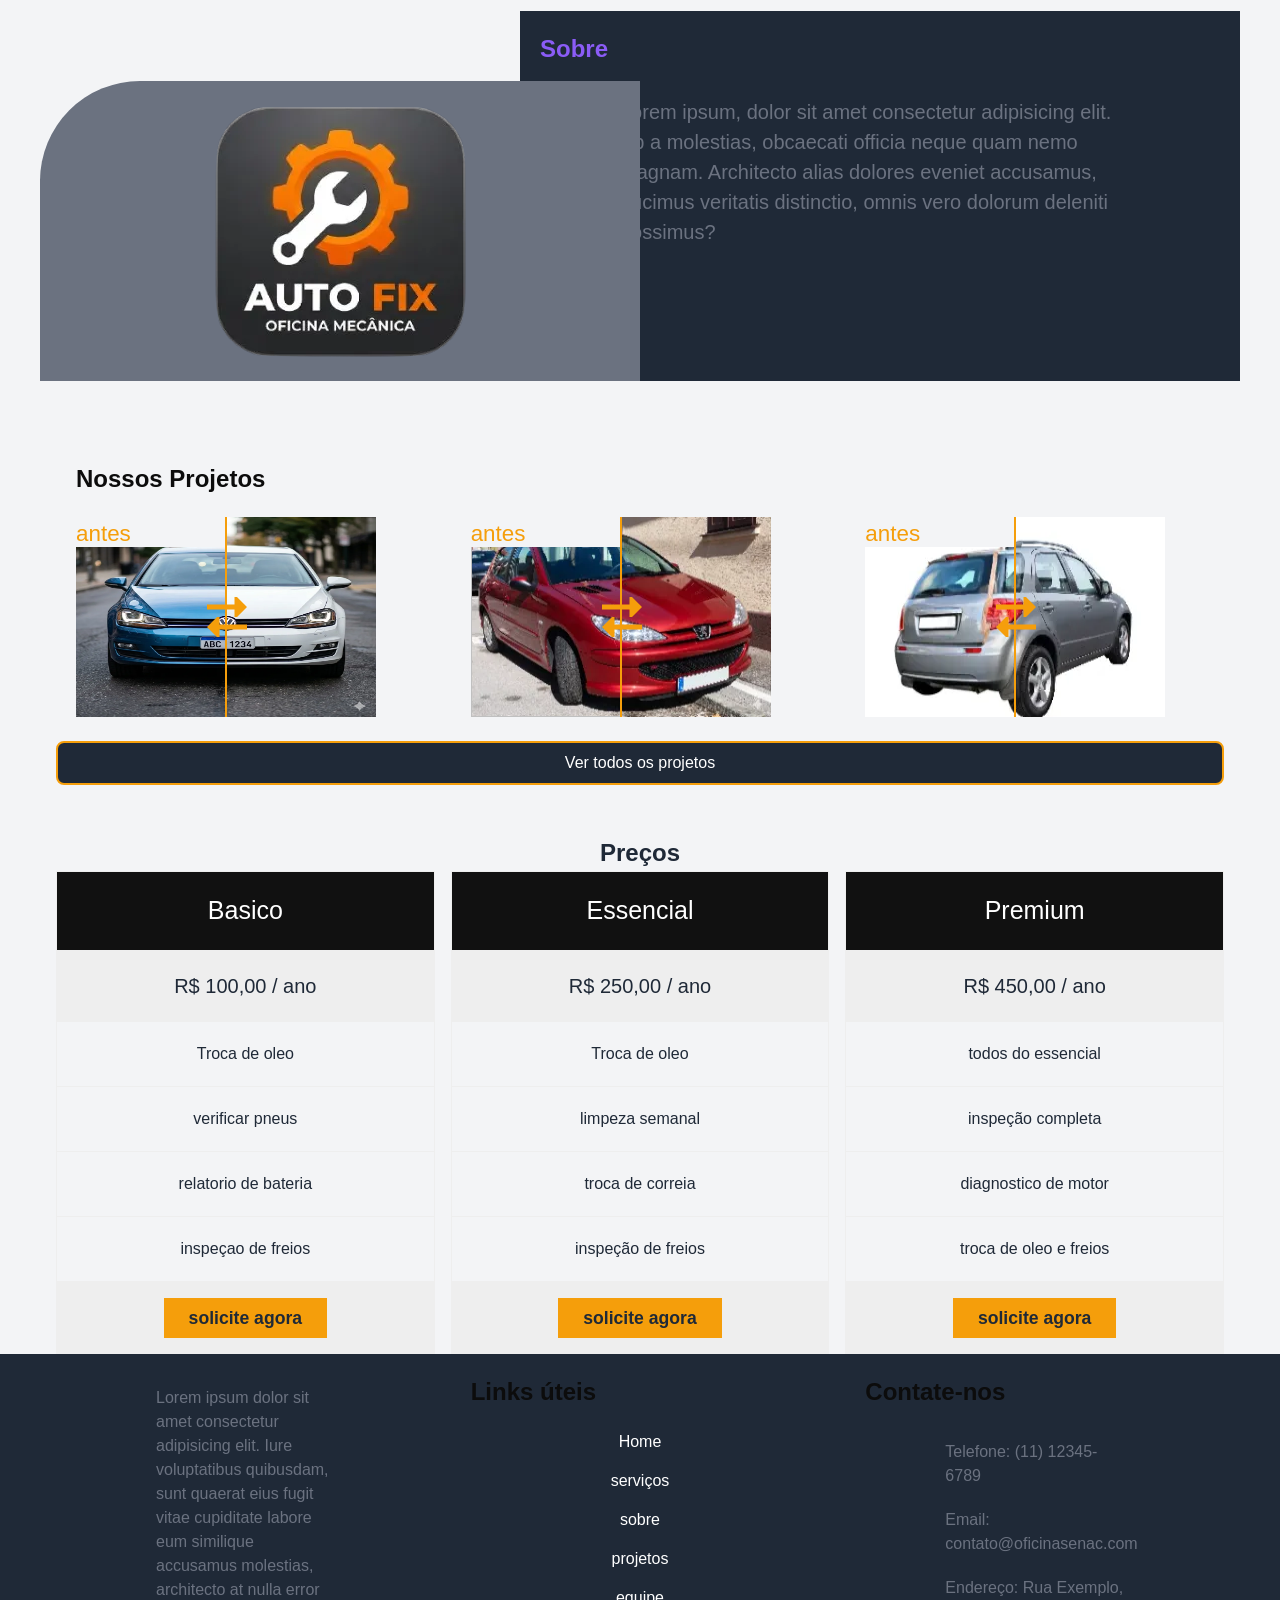
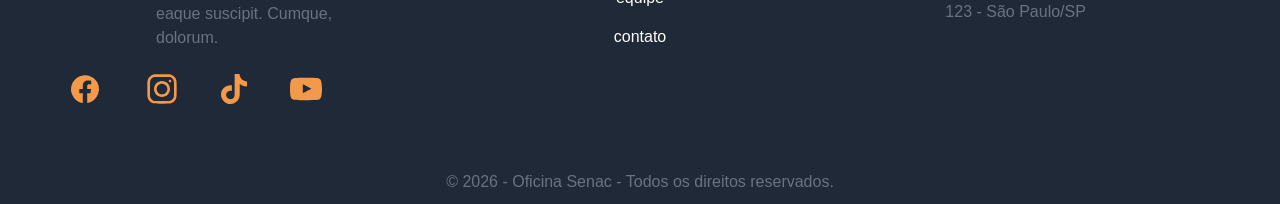
==== commit 7d3ab819: "feat:  add a seçao faq e pag externa" ====
--- a/index.html
+++ b/index.html
@@ -23,11 +23,11 @@
     </noscript>
 </head>
 <body class="bem-cursor">
-    <div id="navbar-principal"></div>
+    <div id="navbar-principal" class="bem-navbar"></div>
     <main>
         <section class="bem-hero" id="hero">
             <div class="bem-hero__titulo">
-                <h1>Ofica Senac</h1>
+                <h1>Oficina Senac</h1>
                 <p>Lorem ipsum dolor sit, amet consectetur adipisicing elit. Facere itaque adipisci iste optio inventore incidunt quod natus. Cum quasi hic sapiente aut qui! Maiores dolore alias assumenda distinctio, vel ab?</p>
                 <a href="#contato" class="bem-btn bem-btn--primary">
                     Orçamento
@@ -38,7 +38,7 @@
             class="bem-hero_imagem"
             >
         </section>
-        <div id="navbar-secundaria"></div>
+        <div id="navbar-secundaria" class="bem-navbar--secundaria bem-container"></div>
         <!-- adcionar mais seções para ter scroll e a position styck-->
         <section class="bem-container revelar" id="servicos">
             <h2 class="bem-titulo-h2">Nossos Serviços</h2>
--- a/assets/css/microframework.css
+++ b/assets/css/microframework.css
@@ -488,29 +488,27 @@
     font-size: 1.5rem;
   }
 }
+#servico{
+  margin: 50px auto;
+}
 #projetos{
-  position: relative;
+  margin: 50px auto;
 }
 .img-comp-container {
   position: relative;
   height: 200px; /*should be the same height as the images*/
   margin: 0 20px;
-  
-
-}
-
+}
 .img-comp-img {
   position: absolute;
   width: auto;
   height: auto;
   overflow: hidden;
 }
-
 .img-comp-img img {
   display: block;
   vertical-align: middle;
 }
-
 .img-comp-slider {
   position: absolute;
   z-index: 9;
@@ -550,10 +548,10 @@
   font-size: 1.4rem;
 }
 
-
 .img-comp-overlay{
   border-right: solid 2px var(--bem-terciary);
 }
+
 
 .columns {
   float: left;
--- a/assets/css/microframework.css
+++ b/assets/css/microframework.css
@@ -488,29 +488,27 @@
     font-size: 1.5rem;
   }
 }
+#servico{
+  margin: 50px auto;
+}
 #projetos{
-  position: relative;
+  margin: 50px auto;
 }
 .img-comp-container {
   position: relative;
   height: 200px; /*should be the same height as the images*/
   margin: 0 20px;
-  
-
-}
-
+}
 .img-comp-img {
   position: absolute;
   width: auto;
   height: auto;
   overflow: hidden;
 }
-
 .img-comp-img img {
   display: block;
   vertical-align: middle;
 }
-
 .img-comp-slider {
   position: absolute;
   z-index: 9;
@@ -550,10 +548,10 @@
   font-size: 1.4rem;
 }
 
-
 .img-comp-overlay{
   border-right: solid 2px var(--bem-terciary);
 }
+
 
 .columns {
   float: left;
